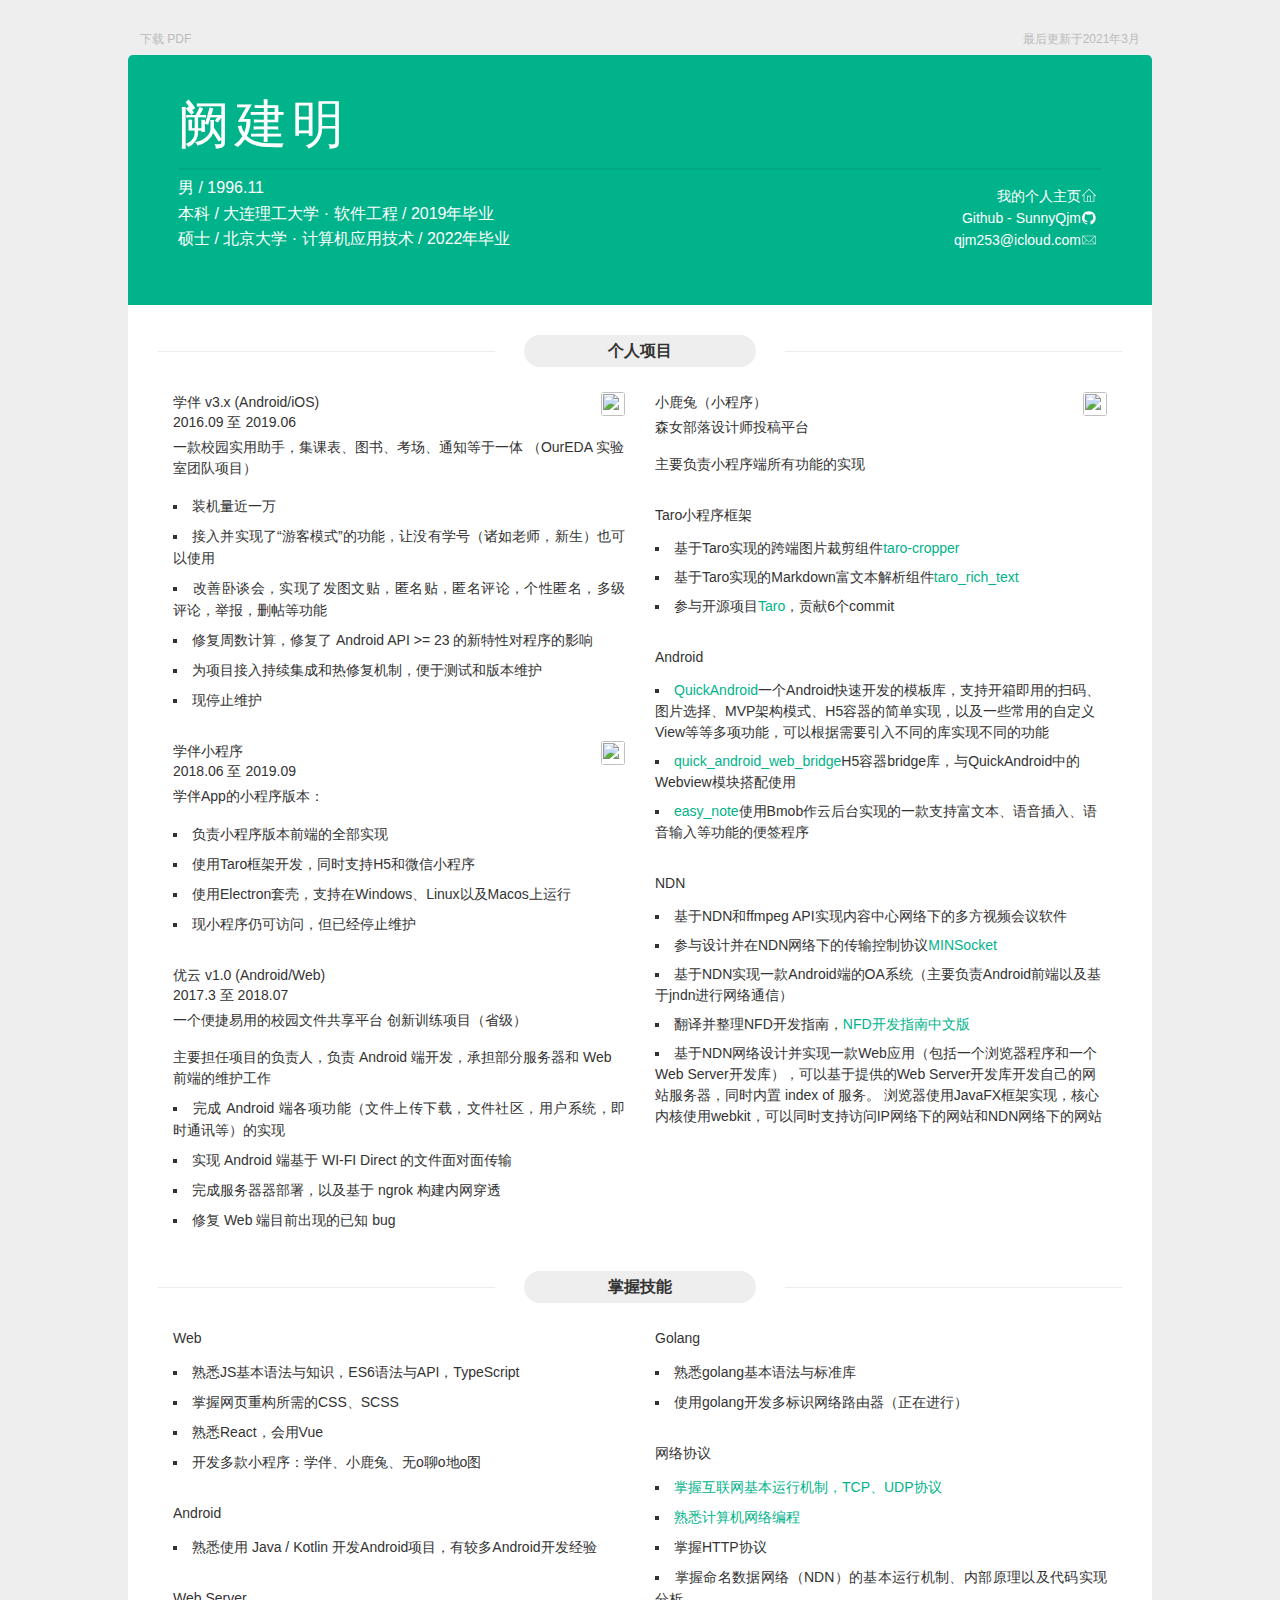
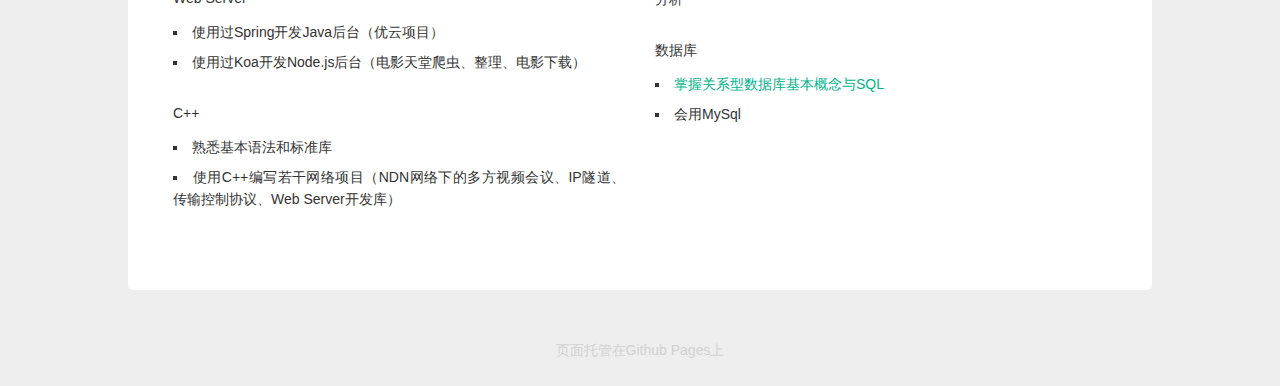
==== docs/index.html @ 73af2433 "update" ====
<!DOCTYPE html><html><head><meta charset="utf-8"><meta http-equiv="X-UA-Compatible" content="IE=edge"><meta name="viewport" content="width=device-width, initial-scale=1"><title>简历 | 阙建明</title><style rel="stylesheet">a,abbr,acronym,address,applet,article,aside,audio,b,big,blockquote,body,canvas,caption,center,cite,code,dd,del,details,dfn,div,dl,dt,em,embed,fieldset,figcaption,figure,footer,form,h1,h2,h3,h4,h5,h6,header,hgroup,html,i,iframe,img,ins,kbd,label,legend,li,mark,menu,nav,object,ol,output,p,pre,q,ruby,s,samp,section,small,span,strike,strong,sub,summary,sup,table,tbody,td,tfoot,th,thead,time,tr,tt,u,ul,var,video{margin:0;padding:0;border:0;font:inherit;font-size:100%;vertical-align:baseline}html{line-height:1}ol,ul{list-style:none}table{border-collapse:collapse;border-spacing:0}caption,td,th{text-align:left;font-weight:400;vertical-align:middle}blockquote,q{quotes:none}blockquote:after,blockquote:before,q:after,q:before{content:"";content:none}a img{border:none}elements-of-type(html5-block){display:block}*{-webkit-box-sizing:border-box;-moz-box-sizing:border-box;box-sizing:border-box;user-select:none}body{color:#333;font-size:14px;line-height:1.5;font-family:Helvetica Neue,Helvetica,Arial,Microsoft YaHei,sans-serif;-webkit-font-smoothing:antialiased;-webkit-text-size-adjust:none;background-color:#eee;overflow:auto;padding-top:5px}@media screen and (max-width:1024px){body{padding-top:0}}a{text-decoration:none;color:#00b38a;-webkit-transition:all .2s ease-in-out;-moz-transition:all .2s ease-in-out;-o-transition:all .2s ease-in-out;transition:all .2s ease-in-out}.last-modified{position:absolute;top:30px;left:50%;width:1000px;color:#bbb;margin-left:-500px;font-size:12px;text-align:right}@media screen and (max-width:1024px){.last-modified{display:none}}@media print{.last-modified{display:none}}.download-pdf{position:absolute;top:30px;left:50%;color:#bbb;margin-left:-500px;font-size:12px;text-align:right}@media screen and (max-width:1024px){.download-pdf{display:none}}@media print{.download-pdf{display:none}}.content{position:relative;width:1024px;margin:50px auto;-webkit-border-radius:5px;-moz-border-radius:5px;-ms-border-radius:5px;-o-border-radius:5px;border-radius:5px;background-color:#fff;overflow:hidden}@media screen and (max-width:1024px){.content{width:100%;margin:0;-webkit-border-radius:0;-moz-border-radius:0;-ms-border-radius:0;-o-border-radius:0;border-radius:0}}.content-hd{width:100%;padding:30px 50px;color:#fff;background-color:#00b38a;overflow:hidden}@media screen and (max-width:720px){.content-hd{padding:25px 30px}}@media print{.content-hd{color:#000;background-color:#fff}}.content-hd .title{width:100%;border-bottom:2px solid #00a982;font-size:52px;font-weight:300;overflow:hidden;padding-bottom:5px;margin-bottom:5px}.content-hd .contact,.content-hd .info,.content-hd .job,.content-hd .name{width:50%}@media screen and (max-width:720px){.content-hd .contact,.content-hd .info,.content-hd .job,.content-hd .name{width:100%;text-align:center}}.content-hd .name{float:left}.content-hd .name h1{font-family:Lucida Grande,Hiragino Sans GB,Hiragino Sans GB W3,Helvetica Neue,Helvetica,Arial,Microsoft YaHei,sans-serif;font-weight:500;letter-spacing:5px}@media screen and (max-width:720px){.content-hd .name h1{letter-spacing:0;line-height:1.25;margin-top:10px}}.content-hd .name h1 small{font-weight:400;letter-spacing:0;font-size:24px;padding-left:10px}@media screen and (max-width:720px){.content-hd .name h1 small{display:block;padding-left:0;font-size:20px;line-height:1}}.content-hd .job{float:right;text-align:right}@media screen and (max-width:720px){.content-hd .job{text-align:center}}.content-hd .job h2{display:inline-block;font-size:24px}@media screen and (max-width:720px){.content-hd .job h2{border-top:1px solid #00a982;margin:5px auto 0;padding:10px}}.content-hd .info{float:left;line-height:1.6;font-size:16px}.content-hd .contact{float:right;line-height:1.6;font-size:16px;text-align:right;padding-right:5px}.content-hd .contact ul{margin:8px 0 4px}@media screen and (max-width:720px){.content-hd .contact ul{text-align:center;margin:16px 0 0}}.content-hd .contact ul>li{height:22px}@media screen and (max-width:720px){.content-hd .contact ul>li{display:inline-block}}.content-hd .contact ul>li>a{color:#fff;font-family:Lucida Grande,Hiragino Sans GB,Hiragino Sans GB W3,Helvetica Neue,Helvetica,Arial,Microsoft YaHei,sans-serif;font-size:14px;line-height:22px}@media print{.content-hd .contact ul>li>a{color:#000}}.content-hd .contact ul>li>a:hover{color:#e8e8e8}@media screen and (max-width:720px){.content-hd .contact ul>li>a .contact-link{display:none}}.content-hd .contact ul>li>a .iconfont{fill:#fff;vertical-align:text-top}@media screen and (max-width:720px){.content-hd .contact ul>li>a .iconfont{margin:5px 8px}}.content-bd{width:100%;min-height:200px;padding:20px 30px 50px;overflow:hidden}@media screen and (max-width:720px){.content-bd{padding:20px 20px 50px}}.content-bd .content-left,.content-bd .content-right{width:50%}@media screen and (max-width:1024px){.content-bd .content-left,.content-bd .content-right{width:100%}}.content-bd .content-left{float:left}.content-bd .content-right{float:right}.content-bd section{overflow:hidden;padding:10px 15px}.content-bd .section-hd{position:relative;height:32px;margin:10px auto 5px;overflow:hidden}.content-bd .section-bd{overflow:hidden}.content-bd .section-bd ul li{margin-top:8px;list-style:square inside}.content-bd .section-bd .item{margin-bottom:20px}.content-bd .section-title-l,.content-bd .section-title-r{position:absolute;top:50%;display:inline-block;width:35%;height:0;vertical-align:middle;border-top:1px solid #ededed}.content-bd .section-title-l{left:0}.content-bd .section-title-r{right:0}.content-bd .section-title{position:relative;z-index:1;width:24%;min-width:100px;margin:0 auto;padding:4px 10px;-webkit-border-radius:32px;-moz-border-radius:32px;-ms-border-radius:32px;-o-border-radius:32px;border-radius:32px;font-size:16px;font-weight:700;text-align:center;background-color:#eee}.content-bd .section-list{padding:10px 0 5px}.content-bd .item-hd{position:relative;padding:10px 0 5px;line-height:20px;overflow:hidden;font-weight:500;min-height:30px}.content-bd .item-hd .item-time{display:inline-block;float:left;width:25%}@media screen and (max-width:720px){.content-bd .item-hd .item-time{width:100%;margin-bottom:5px}}.content-bd .item-hd .item-more{position:absolute;top:10px;right:0}.content-bd .item-hd .item-name{float:left}.content-bd .item-bd{margin-bottom:5px}.content-bd .item-des{margin-bottom:16px}.content-bd .section-content{text-align:justify;word-break:break-all;line-height:22px}.content-bd .section-content em{display:inline-block;font-family:Menlo,Helvetica Neue,Helvetica,Arial,Microsoft YaHei,sans-serif;font-size:12px;line-height:14px;border:1px solid #d1d1d1;-webkit-border-radius:3px;-moz-border-radius:3px;-ms-border-radius:3px;-o-border-radius:3px;border-radius:3px;margin:2px;padding:0 3px;background-color:#f7f7f7}.content-bd .section-content strong{font-family:Helvetica Neue,Helvetica,Arial,Microsoft YaHei,sans-serif;font-size:12px;line-height:14px;border:1px solid #f3f3f3;-webkit-border-radius:3px;-moz-border-radius:3px;-ms-border-radius:3px;-o-border-radius:3px;border-radius:3px;font-weight:500;color:#444;margin:2px;padding:0 3px;background-color:#f6f6f6}.content-bd .practice .item-time{width:100%}.btn{display:inline-block;padding:0 5px;border:1px solid #00b38a;border-radius:3px;color:#00b38a;font-family:Menlo,Helvetica Neue,Helvetica,Arial,Microsoft YaHei,sans-serif;font-size:14px;line-height:18px;text-align:center}.btn:hover{color:#fff;background-color:#00b38a}.github-footer{text-align:center}.github-footer .footer-link{display:inline-block;color:#d1d1d1;margin-bottom:25px}@media screen and (max-width:1024px){.github-footer .footer-link{margin-top:25px}}@media print{.github-footer{display:none}}.skill{width:100%;padding:0!important}.link-icon{display:inline-block;width:24px;height:24px;position:absolute;right:0;top:10px;border-radius:3px}.link-icon svg{width:100%;height:100%}</style><base target="_blank"></head><body><p class="last-modified">最后更新于2021年3月</p><a class="download-pdf" href="https://resume.qjm253.cn/resume.pdf">下载 PDF</a><main class="content"><header class="content-hd"><section class="title"><div class="name"><h1>阙建明</h1></div></section><section class="info"><ul><li>男 / 1996.11</li><li>本科 / 大连理工大学 · 软件工程 / 2019年毕业</li><li>硕士 / 北京大学 · 计算机应用技术 / 2022年毕业</li></ul></section><section class="contact"><ul><li><a href="https://qjm253.cn"><span class="contact-link">我的个人主页</span><span class="iconfont"><svg width="16px" height="16px" viewBox="0 0 1024 1024"><path d="M512 42.581333l-469.333333 469.333333 31.146667 31.146667L170.666667 446.250667l0 438.186667 682.666667 0L853.333333 446.208l96.853333 96.896 31.146667-31.146667L512 42.581333zM426.666667 841.770667l0-298.666667 170.666667 0 0 298.666667L426.666667 841.770667zM810.666667 841.770667l-170.666667 0 0-341.333333L384 500.437333l0 341.333333L213.333333 841.770667 213.333333 403.584l298.666667-298.666667 298.666667 298.666667L810.666667 841.770667z"></path></svg></span></a></li><li><a href="https://github.com/SunnyQjm"><span class="contact-link">Github - SunnyQjm</span><span class="iconfont"><svg width="16px" height="16px" viewBox="0 0 1024 1024"><path d="M941.714 512q0 143.433-83.712 258.011t-216.283 158.574q-15.433 2.853-22.565-3.986t-7.131-17.152v-120.576q0-55.442-29.696-81.152 32.585-3.438 58.587-10.277t53.723-22.272 46.299-37.998 30.281-60.014 11.703-86.016q0-69.157-45.129-117.723 21.138-52.005-4.571-116.553-16.018-5.157-46.299 6.29t-52.553 25.161l-21.723 13.714q-53.138-14.848-109.714-14.848t-109.714 14.848q-9.143-6.29-24.283-15.433t-47.726-22.016-49.152-7.717q-25.161 64.585-3.986 116.553-45.129 48.567-45.129 117.723 0 48.567 11.703 85.723t29.989 60.014 46.007 38.29 53.723 22.272 58.587 10.277q-22.857 20.553-28.014 58.843-11.995 5.705-25.71 8.558t-32.585 2.853-37.413-12.288-31.707-35.73q-10.862-18.286-27.721-29.696t-28.27-13.714l-11.447-1.719q-11.995 0-16.567 2.56t-2.853 6.583 5.157 8.009 7.424 6.839l3.986 2.853q12.581 5.705 24.869 21.723t17.993 29.147l5.705 13.129q7.424 21.723 25.161 35.145t38.29 17.152 39.717 3.986 31.707-2.011l13.129-2.304q0 21.723 0.293 50.871t0.293 30.866q0 10.277-7.424 17.152t-22.857 3.986q-132.571-43.995-216.283-158.574t-83.712-258.011q0-119.442 58.843-220.27t159.707-159.707 220.27-58.843 220.27 58.843 159.707 159.707 58.843 220.27z"></path></svg></span></a></li><li><a href="mailto:qjm253@icloud.com"><span class="contact-link">qjm253@icloud.com</span><span class="iconfont"><svg width="16px" height="16px" viewBox="0 0 1024 1024"><path d="M903.808 239.04l-818.304 0 0 545.92 852.992 0 0-545.92-34.688 0zM869.664 273.152l-329.536 329.536c-15.04 15.04-41.248 15.04-56.288 0l-329.6-329.536 715.392 0zM119.616 286.752l221.536 221.504-221.536 221.536 0-443.072zM146.848 750.848l218.464-218.432 94.432 94.4c13.952 13.952 32.512 21.664 52.256 21.664s38.304-7.712 52.256-21.664l94.432-94.432 218.432 218.432-730.304 0zM904.384 729.824l-221.536-221.568 221.536-221.568 0 443.136z"></path></svg></span></a></li><li></li></ul></section></header><div class="content-bd"><header class="section-hd"><span class="section-title-l"></span><h2 class="section-title">个人项目</h2><span class="section-title-r"></span></header><div class="content-left"><section class="practice"><div class="section-bd"><div class="item"><header class="item-hd"><h3 class="item-name">学伴 v3.x (Android/iOS)</h3><span class="item-time">2016.09 至 2019.06</span><img src="https://qjm253.cn/static/media/xueban_logo.59eda2dd.png" class="link-icon"></header><div class="item-bd"><p class="item-des">一款校园实用助手，集课表、图书、考场、通知等于一体 （OurEDA 实验室团队项目）</p><ul class="section-content"><li>装机量近一万</li><li>接入并实现了“游客模式”的功能，让没有学号（诸如老师，新生）也可以使用</li><li>改善卧谈会，实现了发图文贴，匿名贴，匿名评论，个性匿名，多级评论，举报，删帖等功能</li><li>修复周数计算，修复了 Android API &gt;= 23 的新特性对程序的影响</li><li>为项目接入持续集成和热修复机制，便于测试和版本维护</li><li>现停止维护</li></ul></div></div><div class="item"><header class="item-hd"><h3 class="item-name">学伴小程序</h3><span class="item-time">2018.06 至 2019.09</span><img src="https://qjm253.cn/static/media/xueban_logo.59eda2dd.png" class="link-icon"></header><div class="item-bd"><p class="item-des">学伴App的小程序版本：</p><ul class="section-content"><li>负责小程序版本前端的全部实现</li><li>使用Taro框架开发，同时支持H5和微信小程序</li><li>使用Electron套壳，支持在Windows、Linux以及Macos上运行</li><li>现小程序仍可访问，但已经停止维护</li></ul></div></div><div class="item"><header class="item-hd"><h3 class="item-name">优云 v1.0 (Android/Web)</h3><span class="item-time">2017.3 至 2018.07</span></header><div class="item-bd"><p class="item-des">一个便捷易用的校园文件共享平台 创新训练项目（省级）</p><p>主要担任项目的负责人，负责 Android 端开发，承担部分服务器和 Web 前端的维护工作</p><ul class="section-content"><li>完成 Android 端各项功能（文件上传下载，文件社区，用户系统，即时通讯等）的实现</li><li>实现 Android 端基于 WI-FI Direct 的文件面对面传输</li><li>完成服务器器部署，以及基于 ngrok 构建内网穿透</li><li>修复 Web 端目前出现的已知 bug</li></ul></div></div></div></section></div><div class="content-right"><section class="project"><div class="section-bd"><div class="item"><header class="item-hd"><h3 class="item-name">小鹿兔（小程序）</h3><img src="https://gitee.com/quejianming/pic-bed/raw/master/uPic/2021/03/02/logo-1614687604.png" class="link-icon"></header><div class="item-bd"><p class="item-des">森女部落设计师投稿平台</p><p>主要负责小程序端所有功能的实现</p></div></div><div class="item"><header class="item-hd"><span class="item-time">Taro小程序框架</span></header><div class="item-bd"><ul><li>基于Taro实现的跨端图片裁剪组件<a href="https://github.com/SunnyQjm/taro-cropper">taro-cropper</a></li><li>基于Taro实现的Markdown富文本解析组件<a href="https://github.com/SunnyQjm/taro_rich_text">taro_rich_text</a></li><li>参与开源项目<a href="https://github.com/NervJS/taro">Taro</a>，贡献6个commit</li></ul></div></div><div class="item"><header class="item-hd"><span class="item-time">Android</span></header><div class="item-bd"><ul><li><a href="https://github.com/SunnyQjm/quickandroid">QuickAndroid</a>一个Android快速开发的模板库，支持开箱即用的扫码、图片选择、MVP架构模式、H5容器的简单实现，以及一些常用的自定义View等等多项功能，可以根据需要引入不同的库实现不同的功能</li><li><a href="https://github.com/SunnyQjm/quick_android_web_bridge">quick_android_web_bridge</a>H5容器bridge库，与QuickAndroid中的Webview模块搭配使用</li><li><a href="https://github.com/SunnyQjm/easy_note">easy_note</a>使用Bmob作云后台实现的一款支持富文本、语音插入、语音输入等功能的便签程序</li></ul></div></div><div class="item"><header class="item-hd"><span class="item-time">NDN</span></header><div class="item-bd"><ul><li>基于NDN和ffmpeg API实现内容中心网络下的多方视频会议软件</li><li>参与设计并在NDN网络下的传输控制协议<a href="https://gitea.qjm253.cn/SunnyQjm/MINSocketStack_cpp">MINSocket</a></li><li>基于NDN实现一款Android端的OA系统（主要负责Android前端以及基于jndn进行网络通信）</li><li>翻译并整理NFD开发指南，<a href="https://sunnyqjm.github.io/nfd-developer-guide-zh/#/">NFD开发指南中文版</a></li><li>基于NDN网络设计并实现一款Web应用（包括一个浏览器程序和一个Web Server开发库），可以基于提供的Web Server开发库开发自己的网站服务器，同时内置 index of 服务。
                  浏览器使用JavaFX框架实现，核心内核使用webkit，可以同时支持访问IP网络下的网站和NDN网络下的网站</li></ul></div></div></div></section></div><section class="skill"><header class="section-hd"><span class="section-title-l"></span><h2 class="section-title">掌握技能</h2><span class="section-title-r"></span></header><div class="content-left"><section class="section-bd"><div class="item"><header class="item-hd"><span class="item-time">Web</span></header><div class="item-bd"><ul class="section-content"><li>熟悉JS基本语法与知识，ES6语法与API，TypeScript</li><li>掌握网页重构所需的CSS、SCSS</li><li>熟悉React，会用Vue</li><li>开发多款小程序：学伴、小鹿兔、无o聊o地o图</li></ul></div></div><div class="item"><header class="item-hd"><span class="item-time">Android</span></header><div class="item-bd"><ul class="section-content"><li>熟悉使用 Java / Kotlin 开发Android项目，有较多Android开发经验</li></ul></div></div><div class="item"><header class="item-hd"><span class="item-time">Web Server</span></header><div class="item-bd"><ul class="section-content"><li>使用过Spring开发Java后台（优云项目）</li><li>使用过Koa开发Node.js后台（电影天堂爬虫、整理、电影下载）</li></ul></div></div><div class="item"><header class="item-hd"><span class="item-time">C++</span></header><div class="item-bd"><ul class="section-content"><li>熟悉基本语法和标准库</li><li>使用C++编写若干网络项目（NDN网络下的多方视频会议、IP隧道、传输控制协议、Web Server开发库）</li></ul></div></div></section></div><div class="content-right"><section class="section-bd"><div class="item"><header class="item-hd"><span class="item-time">Golang</span></header><div class="item-bd"><ul class="section-content"><li>熟悉golang基本语法与标准库</li><li>使用golang开发多标识网络路由器（正在进行）</li></ul></div></div><div class="item"><header class="item-hd"><span class="item-time">网络协议</span></header><div class="item-bd"><ul class="section-content"><li><a href="https://sunnyqjm.github.io/tags/%E8%AE%A1%E7%AE%97%E6%9C%BA%E7%BD%91%E7%BB%9C/">掌握互联网基本运行机制，TCP、UDP协议</a></li><li><a href="https://sunnyqjm.github.io/tags/%E7%BD%91%E7%BB%9C%E7%BC%96%E7%A8%8B/">熟悉计算机网络编程</a></li><li>掌握HTTP协议</li><li>掌握命名数据网络（NDN）的基本运行机制、内部原理以及代码实现分析</li></ul></div></div><div class="item"><header class="item-hd"><span class="item-time">数据库</span></header><div class="item-bd"><ul class="section-content"><li><a href="https://sunnyqjm.github.io/tags/%E6%95%B0%E6%8D%AE%E5%BA%93/">掌握关系型数据库基本概念与SQL</a></li><li>会用MySql</li></ul></div></div></section></div></section></div></main><footer class="github-footer"><a class="footer-link" href="https://github.com/gwuhaolin/resume">页面托管在Github Pages上</a></footer></body></html>
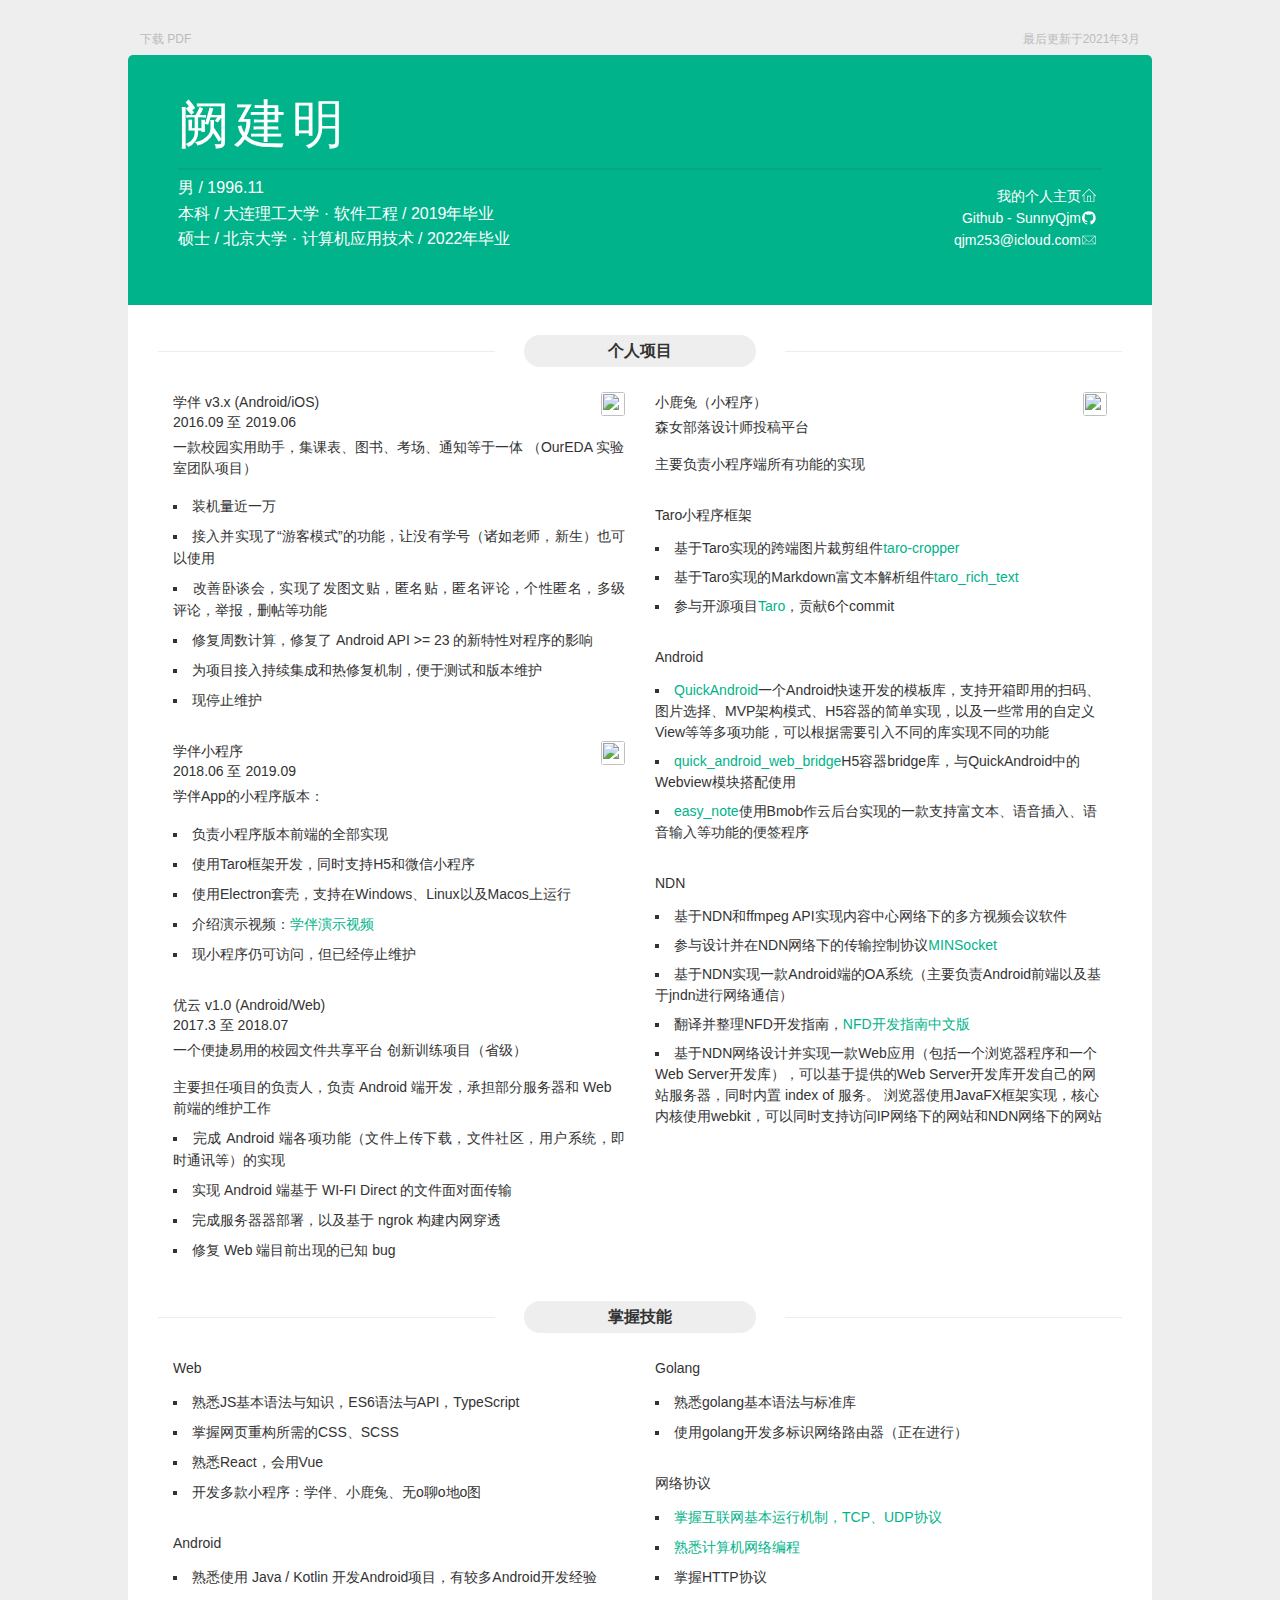
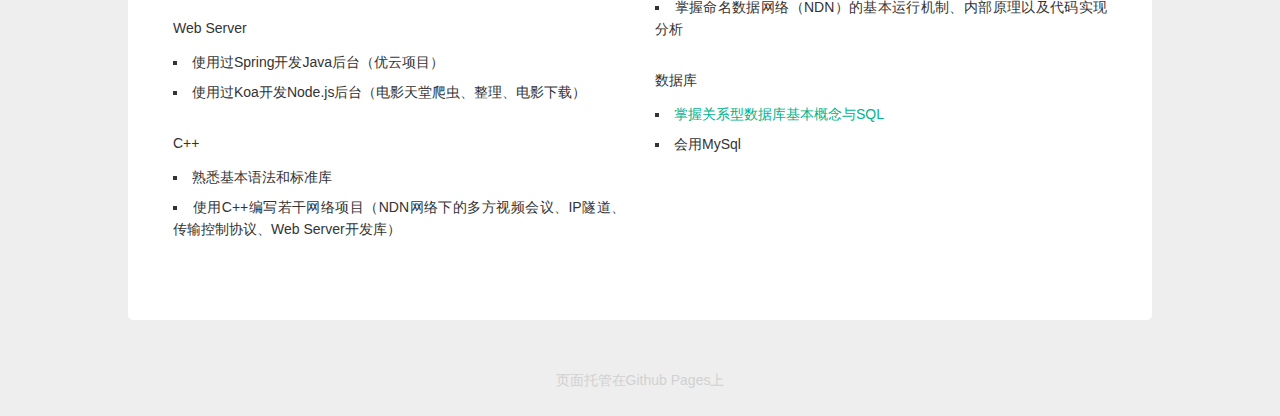
==== commit 82e34cd6: "update" ====
--- a/docs/index.html
+++ b/docs/index.html
@@ -1,2 +1,2 @@
-<!DOCTYPE html><html><head><meta charset="utf-8"><meta http-equiv="X-UA-Compatible" content="IE=edge"><meta name="viewport" content="width=device-width, initial-scale=1"><title>简历 | 阙建明</title><style rel="stylesheet">a,abbr,acronym,address,applet,article,aside,audio,b,big,blockquote,body,canvas,caption,center,cite,code,dd,del,details,dfn,div,dl,dt,em,embed,fieldset,figcaption,figure,footer,form,h1,h2,h3,h4,h5,h6,header,hgroup,html,i,iframe,img,ins,kbd,label,legend,li,mark,menu,nav,object,ol,output,p,pre,q,ruby,s,samp,section,small,span,strike,strong,sub,summary,sup,table,tbody,td,tfoot,th,thead,time,tr,tt,u,ul,var,video{margin:0;padding:0;border:0;font:inherit;font-size:100%;vertical-align:baseline}html{line-height:1}ol,ul{list-style:none}table{border-collapse:collapse;border-spacing:0}caption,td,th{text-align:left;font-weight:400;vertical-align:middle}blockquote,q{quotes:none}blockquote:after,blockquote:before,q:after,q:before{content:"";content:none}a img{border:none}elements-of-type(html5-block){display:block}*{-webkit-box-sizing:border-box;-moz-box-sizing:border-box;box-sizing:border-box;user-select:none}body{color:#333;font-size:14px;line-height:1.5;font-family:Helvetica Neue,Helvetica,Arial,Microsoft YaHei,sans-serif;-webkit-font-smoothing:antialiased;-webkit-text-size-adjust:none;background-color:#eee;overflow:auto;padding-top:5px}@media screen and (max-width:1024px){body{padding-top:0}}a{text-decoration:none;color:#00b38a;-webkit-transition:all .2s ease-in-out;-moz-transition:all .2s ease-in-out;-o-transition:all .2s ease-in-out;transition:all .2s ease-in-out}.last-modified{position:absolute;top:30px;left:50%;width:1000px;color:#bbb;margin-left:-500px;font-size:12px;text-align:right}@media screen and (max-width:1024px){.last-modified{display:none}}@media print{.last-modified{display:none}}.download-pdf{position:absolute;top:30px;left:50%;color:#bbb;margin-left:-500px;font-size:12px;text-align:right}@media screen and (max-width:1024px){.download-pdf{display:none}}@media print{.download-pdf{display:none}}.content{position:relative;width:1024px;margin:50px auto;-webkit-border-radius:5px;-moz-border-radius:5px;-ms-border-radius:5px;-o-border-radius:5px;border-radius:5px;background-color:#fff;overflow:hidden}@media screen and (max-width:1024px){.content{width:100%;margin:0;-webkit-border-radius:0;-moz-border-radius:0;-ms-border-radius:0;-o-border-radius:0;border-radius:0}}.content-hd{width:100%;padding:30px 50px;color:#fff;background-color:#00b38a;overflow:hidden}@media screen and (max-width:720px){.content-hd{padding:25px 30px}}@media print{.content-hd{color:#000;background-color:#fff}}.content-hd .title{width:100%;border-bottom:2px solid #00a982;font-size:52px;font-weight:300;overflow:hidden;padding-bottom:5px;margin-bottom:5px}.content-hd .contact,.content-hd .info,.content-hd .job,.content-hd .name{width:50%}@media screen and (max-width:720px){.content-hd .contact,.content-hd .info,.content-hd .job,.content-hd .name{width:100%;text-align:center}}.content-hd .name{float:left}.content-hd .name h1{font-family:Lucida Grande,Hiragino Sans GB,Hiragino Sans GB W3,Helvetica Neue,Helvetica,Arial,Microsoft YaHei,sans-serif;font-weight:500;letter-spacing:5px}@media screen and (max-width:720px){.content-hd .name h1{letter-spacing:0;line-height:1.25;margin-top:10px}}.content-hd .name h1 small{font-weight:400;letter-spacing:0;font-size:24px;padding-left:10px}@media screen and (max-width:720px){.content-hd .name h1 small{display:block;padding-left:0;font-size:20px;line-height:1}}.content-hd .job{float:right;text-align:right}@media screen and (max-width:720px){.content-hd .job{text-align:center}}.content-hd .job h2{display:inline-block;font-size:24px}@media screen and (max-width:720px){.content-hd .job h2{border-top:1px solid #00a982;margin:5px auto 0;padding:10px}}.content-hd .info{float:left;line-height:1.6;font-size:16px}.content-hd .contact{float:right;line-height:1.6;font-size:16px;text-align:right;padding-right:5px}.content-hd .contact ul{margin:8px 0 4px}@media screen and (max-width:720px){.content-hd .contact ul{text-align:center;margin:16px 0 0}}.content-hd .contact ul>li{height:22px}@media screen and (max-width:720px){.content-hd .contact ul>li{display:inline-block}}.content-hd .contact ul>li>a{color:#fff;font-family:Lucida Grande,Hiragino Sans GB,Hiragino Sans GB W3,Helvetica Neue,Helvetica,Arial,Microsoft YaHei,sans-serif;font-size:14px;line-height:22px}@media print{.content-hd .contact ul>li>a{color:#000}}.content-hd .contact ul>li>a:hover{color:#e8e8e8}@media screen and (max-width:720px){.content-hd .contact ul>li>a .contact-link{display:none}}.content-hd .contact ul>li>a .iconfont{fill:#fff;vertical-align:text-top}@media screen and (max-width:720px){.content-hd .contact ul>li>a .iconfont{margin:5px 8px}}.content-bd{width:100%;min-height:200px;padding:20px 30px 50px;overflow:hidden}@media screen and (max-width:720px){.content-bd{padding:20px 20px 50px}}.content-bd .content-left,.content-bd .content-right{width:50%}@media screen and (max-width:1024px){.content-bd .content-left,.content-bd .content-right{width:100%}}.content-bd .content-left{float:left}.content-bd .content-right{float:right}.content-bd section{overflow:hidden;padding:10px 15px}.content-bd .section-hd{position:relative;height:32px;margin:10px auto 5px;overflow:hidden}.content-bd .section-bd{overflow:hidden}.content-bd .section-bd ul li{margin-top:8px;list-style:square inside}.content-bd .section-bd .item{margin-bottom:20px}.content-bd .section-title-l,.content-bd .section-title-r{position:absolute;top:50%;display:inline-block;width:35%;height:0;vertical-align:middle;border-top:1px solid #ededed}.content-bd .section-title-l{left:0}.content-bd .section-title-r{right:0}.content-bd .section-title{position:relative;z-index:1;width:24%;min-width:100px;margin:0 auto;padding:4px 10px;-webkit-border-radius:32px;-moz-border-radius:32px;-ms-border-radius:32px;-o-border-radius:32px;border-radius:32px;font-size:16px;font-weight:700;text-align:center;background-color:#eee}.content-bd .section-list{padding:10px 0 5px}.content-bd .item-hd{position:relative;padding:10px 0 5px;line-height:20px;overflow:hidden;font-weight:500;min-height:30px}.content-bd .item-hd .item-time{display:inline-block;float:left;width:25%}@media screen and (max-width:720px){.content-bd .item-hd .item-time{width:100%;margin-bottom:5px}}.content-bd .item-hd .item-more{position:absolute;top:10px;right:0}.content-bd .item-hd .item-name{float:left}.content-bd .item-bd{margin-bottom:5px}.content-bd .item-des{margin-bottom:16px}.content-bd .section-content{text-align:justify;word-break:break-all;line-height:22px}.content-bd .section-content em{display:inline-block;font-family:Menlo,Helvetica Neue,Helvetica,Arial,Microsoft YaHei,sans-serif;font-size:12px;line-height:14px;border:1px solid #d1d1d1;-webkit-border-radius:3px;-moz-border-radius:3px;-ms-border-radius:3px;-o-border-radius:3px;border-radius:3px;margin:2px;padding:0 3px;background-color:#f7f7f7}.content-bd .section-content strong{font-family:Helvetica Neue,Helvetica,Arial,Microsoft YaHei,sans-serif;font-size:12px;line-height:14px;border:1px solid #f3f3f3;-webkit-border-radius:3px;-moz-border-radius:3px;-ms-border-radius:3px;-o-border-radius:3px;border-radius:3px;font-weight:500;color:#444;margin:2px;padding:0 3px;background-color:#f6f6f6}.content-bd .practice .item-time{width:100%}.btn{display:inline-block;padding:0 5px;border:1px solid #00b38a;border-radius:3px;color:#00b38a;font-family:Menlo,Helvetica Neue,Helvetica,Arial,Microsoft YaHei,sans-serif;font-size:14px;line-height:18px;text-align:center}.btn:hover{color:#fff;background-color:#00b38a}.github-footer{text-align:center}.github-footer .footer-link{display:inline-block;color:#d1d1d1;margin-bottom:25px}@media screen and (max-width:1024px){.github-footer .footer-link{margin-top:25px}}@media print{.github-footer{display:none}}.skill{width:100%;padding:0!important}.link-icon{display:inline-block;width:24px;height:24px;position:absolute;right:0;top:10px;border-radius:3px}.link-icon svg{width:100%;height:100%}</style><base target="_blank"></head><body><p class="last-modified">最后更新于2021年3月</p><a class="download-pdf" href="https://resume.qjm253.cn/resume.pdf">下载 PDF</a><main class="content"><header class="content-hd"><section class="title"><div class="name"><h1>阙建明</h1></div></section><section class="info"><ul><li>男 / 1996.11</li><li>本科 / 大连理工大学 · 软件工程 / 2019年毕业</li><li>硕士 / 北京大学 · 计算机应用技术 / 2022年毕业</li></ul></section><section class="contact"><ul><li><a href="https://qjm253.cn"><span class="contact-link">我的个人主页</span><span class="iconfont"><svg width="16px" height="16px" viewBox="0 0 1024 1024"><path d="M512 42.581333l-469.333333 469.333333 31.146667 31.146667L170.666667 446.250667l0 438.186667 682.666667 0L853.333333 446.208l96.853333 96.896 31.146667-31.146667L512 42.581333zM426.666667 841.770667l0-298.666667 170.666667 0 0 298.666667L426.666667 841.770667zM810.666667 841.770667l-170.666667 0 0-341.333333L384 500.437333l0 341.333333L213.333333 841.770667 213.333333 403.584l298.666667-298.666667 298.666667 298.666667L810.666667 841.770667z"></path></svg></span></a></li><li><a href="https://github.com/SunnyQjm"><span class="contact-link">Github - SunnyQjm</span><span class="iconfont"><svg width="16px" height="16px" viewBox="0 0 1024 1024"><path d="M941.714 512q0 143.433-83.712 258.011t-216.283 158.574q-15.433 2.853-22.565-3.986t-7.131-17.152v-120.576q0-55.442-29.696-81.152 32.585-3.438 58.587-10.277t53.723-22.272 46.299-37.998 30.281-60.014 11.703-86.016q0-69.157-45.129-117.723 21.138-52.005-4.571-116.553-16.018-5.157-46.299 6.29t-52.553 25.161l-21.723 13.714q-53.138-14.848-109.714-14.848t-109.714 14.848q-9.143-6.29-24.283-15.433t-47.726-22.016-49.152-7.717q-25.161 64.585-3.986 116.553-45.129 48.567-45.129 117.723 0 48.567 11.703 85.723t29.989 60.014 46.007 38.29 53.723 22.272 58.587 10.277q-22.857 20.553-28.014 58.843-11.995 5.705-25.71 8.558t-32.585 2.853-37.413-12.288-31.707-35.73q-10.862-18.286-27.721-29.696t-28.27-13.714l-11.447-1.719q-11.995 0-16.567 2.56t-2.853 6.583 5.157 8.009 7.424 6.839l3.986 2.853q12.581 5.705 24.869 21.723t17.993 29.147l5.705 13.129q7.424 21.723 25.161 35.145t38.29 17.152 39.717 3.986 31.707-2.011l13.129-2.304q0 21.723 0.293 50.871t0.293 30.866q0 10.277-7.424 17.152t-22.857 3.986q-132.571-43.995-216.283-158.574t-83.712-258.011q0-119.442 58.843-220.27t159.707-159.707 220.27-58.843 220.27 58.843 159.707 159.707 58.843 220.27z"></path></svg></span></a></li><li><a href="mailto:qjm253@icloud.com"><span class="contact-link">qjm253@icloud.com</span><span class="iconfont"><svg width="16px" height="16px" viewBox="0 0 1024 1024"><path d="M903.808 239.04l-818.304 0 0 545.92 852.992 0 0-545.92-34.688 0zM869.664 273.152l-329.536 329.536c-15.04 15.04-41.248 15.04-56.288 0l-329.6-329.536 715.392 0zM119.616 286.752l221.536 221.504-221.536 221.536 0-443.072zM146.848 750.848l218.464-218.432 94.432 94.4c13.952 13.952 32.512 21.664 52.256 21.664s38.304-7.712 52.256-21.664l94.432-94.432 218.432 218.432-730.304 0zM904.384 729.824l-221.536-221.568 221.536-221.568 0 443.136z"></path></svg></span></a></li><li></li></ul></section></header><div class="content-bd"><header class="section-hd"><span class="section-title-l"></span><h2 class="section-title">个人项目</h2><span class="section-title-r"></span></header><div class="content-left"><section class="practice"><div class="section-bd"><div class="item"><header class="item-hd"><h3 class="item-name">学伴 v3.x (Android/iOS)</h3><span class="item-time">2016.09 至 2019.06</span><img src="https://qjm253.cn/static/media/xueban_logo.59eda2dd.png" class="link-icon"></header><div class="item-bd"><p class="item-des">一款校园实用助手，集课表、图书、考场、通知等于一体 （OurEDA 实验室团队项目）</p><ul class="section-content"><li>装机量近一万</li><li>接入并实现了“游客模式”的功能，让没有学号（诸如老师，新生）也可以使用</li><li>改善卧谈会，实现了发图文贴，匿名贴，匿名评论，个性匿名，多级评论，举报，删帖等功能</li><li>修复周数计算，修复了 Android API &gt;= 23 的新特性对程序的影响</li><li>为项目接入持续集成和热修复机制，便于测试和版本维护</li><li>现停止维护</li></ul></div></div><div class="item"><header class="item-hd"><h3 class="item-name">学伴小程序</h3><span class="item-time">2018.06 至 2019.09</span><img src="https://qjm253.cn/static/media/xueban_logo.59eda2dd.png" class="link-icon"></header><div class="item-bd"><p class="item-des">学伴App的小程序版本：</p><ul class="section-content"><li>负责小程序版本前端的全部实现</li><li>使用Taro框架开发，同时支持H5和微信小程序</li><li>使用Electron套壳，支持在Windows、Linux以及Macos上运行</li><li>现小程序仍可访问，但已经停止维护</li></ul></div></div><div class="item"><header class="item-hd"><h3 class="item-name">优云 v1.0 (Android/Web)</h3><span class="item-time">2017.3 至 2018.07</span></header><div class="item-bd"><p class="item-des">一个便捷易用的校园文件共享平台 创新训练项目（省级）</p><p>主要担任项目的负责人，负责 Android 端开发，承担部分服务器和 Web 前端的维护工作</p><ul class="section-content"><li>完成 Android 端各项功能（文件上传下载，文件社区，用户系统，即时通讯等）的实现</li><li>实现 Android 端基于 WI-FI Direct 的文件面对面传输</li><li>完成服务器器部署，以及基于 ngrok 构建内网穿透</li><li>修复 Web 端目前出现的已知 bug</li></ul></div></div></div></section></div><div class="content-right"><section class="project"><div class="section-bd"><div class="item"><header class="item-hd"><h3 class="item-name">小鹿兔（小程序）</h3><img src="https://gitee.com/quejianming/pic-bed/raw/master/uPic/2021/03/02/logo-1614687604.png" class="link-icon"></header><div class="item-bd"><p class="item-des">森女部落设计师投稿平台</p><p>主要负责小程序端所有功能的实现</p></div></div><div class="item"><header class="item-hd"><span class="item-time">Taro小程序框架</span></header><div class="item-bd"><ul><li>基于Taro实现的跨端图片裁剪组件<a href="https://github.com/SunnyQjm/taro-cropper">taro-cropper</a></li><li>基于Taro实现的Markdown富文本解析组件<a href="https://github.com/SunnyQjm/taro_rich_text">taro_rich_text</a></li><li>参与开源项目<a href="https://github.com/NervJS/taro">Taro</a>，贡献6个commit</li></ul></div></div><div class="item"><header class="item-hd"><span class="item-time">Android</span></header><div class="item-bd"><ul><li><a href="https://github.com/SunnyQjm/quickandroid">QuickAndroid</a>一个Android快速开发的模板库，支持开箱即用的扫码、图片选择、MVP架构模式、H5容器的简单实现，以及一些常用的自定义View等等多项功能，可以根据需要引入不同的库实现不同的功能</li><li><a href="https://github.com/SunnyQjm/quick_android_web_bridge">quick_android_web_bridge</a>H5容器bridge库，与QuickAndroid中的Webview模块搭配使用</li><li><a href="https://github.com/SunnyQjm/easy_note">easy_note</a>使用Bmob作云后台实现的一款支持富文本、语音插入、语音输入等功能的便签程序</li></ul></div></div><div class="item"><header class="item-hd"><span class="item-time">NDN</span></header><div class="item-bd"><ul><li>基于NDN和ffmpeg API实现内容中心网络下的多方视频会议软件</li><li>参与设计并在NDN网络下的传输控制协议<a href="https://gitea.qjm253.cn/SunnyQjm/MINSocketStack_cpp">MINSocket</a></li><li>基于NDN实现一款Android端的OA系统（主要负责Android前端以及基于jndn进行网络通信）</li><li>翻译并整理NFD开发指南，<a href="https://sunnyqjm.github.io/nfd-developer-guide-zh/#/">NFD开发指南中文版</a></li><li>基于NDN网络设计并实现一款Web应用（包括一个浏览器程序和一个Web Server开发库），可以基于提供的Web Server开发库开发自己的网站服务器，同时内置 index of 服务。
+<!DOCTYPE html><html><head><meta charset="utf-8"><meta http-equiv="X-UA-Compatible" content="IE=edge"><meta name="viewport" content="width=device-width, initial-scale=1"><title>简历 | 阙建明</title><style rel="stylesheet">a,abbr,acronym,address,applet,article,aside,audio,b,big,blockquote,body,canvas,caption,center,cite,code,dd,del,details,dfn,div,dl,dt,em,embed,fieldset,figcaption,figure,footer,form,h1,h2,h3,h4,h5,h6,header,hgroup,html,i,iframe,img,ins,kbd,label,legend,li,mark,menu,nav,object,ol,output,p,pre,q,ruby,s,samp,section,small,span,strike,strong,sub,summary,sup,table,tbody,td,tfoot,th,thead,time,tr,tt,u,ul,var,video{margin:0;padding:0;border:0;font:inherit;font-size:100%;vertical-align:baseline}html{line-height:1}ol,ul{list-style:none}table{border-collapse:collapse;border-spacing:0}caption,td,th{text-align:left;font-weight:400;vertical-align:middle}blockquote,q{quotes:none}blockquote:after,blockquote:before,q:after,q:before{content:"";content:none}a img{border:none}elements-of-type(html5-block){display:block}*{-webkit-box-sizing:border-box;-moz-box-sizing:border-box;box-sizing:border-box;user-select:none}body{color:#333;font-size:14px;line-height:1.5;font-family:Helvetica Neue,Helvetica,Arial,Microsoft YaHei,sans-serif;-webkit-font-smoothing:antialiased;-webkit-text-size-adjust:none;background-color:#eee;overflow:auto;padding-top:5px}@media screen and (max-width:1024px){body{padding-top:0}}a{text-decoration:none;color:#00b38a;-webkit-transition:all .2s ease-in-out;-moz-transition:all .2s ease-in-out;-o-transition:all .2s ease-in-out;transition:all .2s ease-in-out}.last-modified{position:absolute;top:30px;left:50%;width:1000px;color:#bbb;margin-left:-500px;font-size:12px;text-align:right}@media screen and (max-width:1024px){.last-modified{display:none}}@media print{.last-modified{display:none}}.download-pdf{position:absolute;top:30px;left:50%;color:#bbb;margin-left:-500px;font-size:12px;text-align:right}@media screen and (max-width:1024px){.download-pdf{display:none}}@media print{.download-pdf{display:none}}.content{position:relative;width:1024px;margin:50px auto;-webkit-border-radius:5px;-moz-border-radius:5px;-ms-border-radius:5px;-o-border-radius:5px;border-radius:5px;background-color:#fff;overflow:hidden}@media screen and (max-width:1024px){.content{width:100%;margin:0;-webkit-border-radius:0;-moz-border-radius:0;-ms-border-radius:0;-o-border-radius:0;border-radius:0}}.content-hd{width:100%;padding:30px 50px;color:#fff;background-color:#00b38a;overflow:hidden}@media screen and (max-width:720px){.content-hd{padding:25px 30px}}@media print{.content-hd{color:#000;background-color:#fff}}.content-hd .title{width:100%;border-bottom:2px solid #00a982;font-size:52px;font-weight:300;overflow:hidden;padding-bottom:5px;margin-bottom:5px}.content-hd .contact,.content-hd .info,.content-hd .job,.content-hd .name{width:50%}@media screen and (max-width:720px){.content-hd .contact,.content-hd .info,.content-hd .job,.content-hd .name{width:100%;text-align:center}}.content-hd .name{float:left}.content-hd .name h1{font-family:Lucida Grande,Hiragino Sans GB,Hiragino Sans GB W3,Helvetica Neue,Helvetica,Arial,Microsoft YaHei,sans-serif;font-weight:500;letter-spacing:5px}@media screen and (max-width:720px){.content-hd .name h1{letter-spacing:0;line-height:1.25;margin-top:10px}}.content-hd .name h1 small{font-weight:400;letter-spacing:0;font-size:24px;padding-left:10px}@media screen and (max-width:720px){.content-hd .name h1 small{display:block;padding-left:0;font-size:20px;line-height:1}}.content-hd .job{float:right;text-align:right}@media screen and (max-width:720px){.content-hd .job{text-align:center}}.content-hd .job h2{display:inline-block;font-size:24px}@media screen and (max-width:720px){.content-hd .job h2{border-top:1px solid #00a982;margin:5px auto 0;padding:10px}}.content-hd .info{float:left;line-height:1.6;font-size:16px}.content-hd .contact{float:right;line-height:1.6;font-size:16px;text-align:right;padding-right:5px}.content-hd .contact ul{margin:8px 0 4px}@media screen and (max-width:720px){.content-hd .contact ul{text-align:center;margin:16px 0 0}}.content-hd .contact ul>li{height:22px}@media screen and (max-width:720px){.content-hd .contact ul>li{display:inline-block}}.content-hd .contact ul>li>a{color:#fff;font-family:Lucida Grande,Hiragino Sans GB,Hiragino Sans GB W3,Helvetica Neue,Helvetica,Arial,Microsoft YaHei,sans-serif;font-size:14px;line-height:22px}@media print{.content-hd .contact ul>li>a{color:#000}}.content-hd .contact ul>li>a:hover{color:#e8e8e8}@media screen and (max-width:720px){.content-hd .contact ul>li>a .contact-link{display:none}}.content-hd .contact ul>li>a .iconfont{fill:#fff;vertical-align:text-top}@media screen and (max-width:720px){.content-hd .contact ul>li>a .iconfont{margin:5px 8px}}.content-bd{width:100%;min-height:200px;padding:20px 30px 50px;overflow:hidden}@media screen and (max-width:720px){.content-bd{padding:20px 20px 50px}}.content-bd .content-left,.content-bd .content-right{width:50%}@media screen and (max-width:1024px){.content-bd .content-left,.content-bd .content-right{width:100%}}.content-bd .content-left{float:left}.content-bd .content-right{float:right}.content-bd section{overflow:hidden;padding:10px 15px}.content-bd .section-hd{position:relative;height:32px;margin:10px auto 5px;overflow:hidden}.content-bd .section-bd{overflow:hidden}.content-bd .section-bd ul li{margin-top:8px;list-style:square inside}.content-bd .section-bd .item{margin-bottom:20px}.content-bd .section-title-l,.content-bd .section-title-r{position:absolute;top:50%;display:inline-block;width:35%;height:0;vertical-align:middle;border-top:1px solid #ededed}.content-bd .section-title-l{left:0}.content-bd .section-title-r{right:0}.content-bd .section-title{position:relative;z-index:1;width:24%;min-width:100px;margin:0 auto;padding:4px 10px;-webkit-border-radius:32px;-moz-border-radius:32px;-ms-border-radius:32px;-o-border-radius:32px;border-radius:32px;font-size:16px;font-weight:700;text-align:center;background-color:#eee}.content-bd .section-list{padding:10px 0 5px}.content-bd .item-hd{position:relative;padding:10px 0 5px;line-height:20px;overflow:hidden;font-weight:500;min-height:30px}.content-bd .item-hd .item-time{display:inline-block;float:left;width:25%}@media screen and (max-width:720px){.content-bd .item-hd .item-time{width:100%;margin-bottom:5px}}.content-bd .item-hd .item-more{position:absolute;top:10px;right:0}.content-bd .item-hd .item-name{float:left}.content-bd .item-bd{margin-bottom:5px}.content-bd .item-des{margin-bottom:16px}.content-bd .section-content{text-align:justify;word-break:break-all;line-height:22px}.content-bd .section-content em{display:inline-block;font-family:Menlo,Helvetica Neue,Helvetica,Arial,Microsoft YaHei,sans-serif;font-size:12px;line-height:14px;border:1px solid #d1d1d1;-webkit-border-radius:3px;-moz-border-radius:3px;-ms-border-radius:3px;-o-border-radius:3px;border-radius:3px;margin:2px;padding:0 3px;background-color:#f7f7f7}.content-bd .section-content strong{font-family:Helvetica Neue,Helvetica,Arial,Microsoft YaHei,sans-serif;font-size:12px;line-height:14px;border:1px solid #f3f3f3;-webkit-border-radius:3px;-moz-border-radius:3px;-ms-border-radius:3px;-o-border-radius:3px;border-radius:3px;font-weight:500;color:#444;margin:2px;padding:0 3px;background-color:#f6f6f6}.content-bd .practice .item-time{width:100%}.btn{display:inline-block;padding:0 5px;border:1px solid #00b38a;border-radius:3px;color:#00b38a;font-family:Menlo,Helvetica Neue,Helvetica,Arial,Microsoft YaHei,sans-serif;font-size:14px;line-height:18px;text-align:center}.btn:hover{color:#fff;background-color:#00b38a}.github-footer{text-align:center}.github-footer .footer-link{display:inline-block;color:#d1d1d1;margin-bottom:25px}@media screen and (max-width:1024px){.github-footer .footer-link{margin-top:25px}}@media print{.github-footer{display:none}}.skill{width:100%;padding:0!important}.link-icon{display:inline-block;width:24px;height:24px;position:absolute;right:0;top:10px;border-radius:3px}.link-icon svg{width:100%;height:100%}</style><base target="_blank"></head><body><p class="last-modified">最后更新于2021年3月</p><a class="download-pdf" href="https://resume.qjm253.cn/resume.pdf">下载 PDF</a><main class="content"><header class="content-hd"><section class="title"><div class="name"><h1>阙建明</h1></div></section><section class="info"><ul><li>男 / 1996.11</li><li>本科 / 大连理工大学 · 软件工程 / 2019年毕业</li><li>硕士 / 北京大学 · 计算机应用技术 / 2022年毕业</li></ul></section><section class="contact"><ul><li><a href="https://qjm253.cn"><span class="contact-link">我的个人主页</span><span class="iconfont"><svg width="16px" height="16px" viewBox="0 0 1024 1024"><path d="M512 42.581333l-469.333333 469.333333 31.146667 31.146667L170.666667 446.250667l0 438.186667 682.666667 0L853.333333 446.208l96.853333 96.896 31.146667-31.146667L512 42.581333zM426.666667 841.770667l0-298.666667 170.666667 0 0 298.666667L426.666667 841.770667zM810.666667 841.770667l-170.666667 0 0-341.333333L384 500.437333l0 341.333333L213.333333 841.770667 213.333333 403.584l298.666667-298.666667 298.666667 298.666667L810.666667 841.770667z"></path></svg></span></a></li><li><a href="https://github.com/SunnyQjm"><span class="contact-link">Github - SunnyQjm</span><span class="iconfont"><svg width="16px" height="16px" viewBox="0 0 1024 1024"><path d="M941.714 512q0 143.433-83.712 258.011t-216.283 158.574q-15.433 2.853-22.565-3.986t-7.131-17.152v-120.576q0-55.442-29.696-81.152 32.585-3.438 58.587-10.277t53.723-22.272 46.299-37.998 30.281-60.014 11.703-86.016q0-69.157-45.129-117.723 21.138-52.005-4.571-116.553-16.018-5.157-46.299 6.29t-52.553 25.161l-21.723 13.714q-53.138-14.848-109.714-14.848t-109.714 14.848q-9.143-6.29-24.283-15.433t-47.726-22.016-49.152-7.717q-25.161 64.585-3.986 116.553-45.129 48.567-45.129 117.723 0 48.567 11.703 85.723t29.989 60.014 46.007 38.29 53.723 22.272 58.587 10.277q-22.857 20.553-28.014 58.843-11.995 5.705-25.71 8.558t-32.585 2.853-37.413-12.288-31.707-35.73q-10.862-18.286-27.721-29.696t-28.27-13.714l-11.447-1.719q-11.995 0-16.567 2.56t-2.853 6.583 5.157 8.009 7.424 6.839l3.986 2.853q12.581 5.705 24.869 21.723t17.993 29.147l5.705 13.129q7.424 21.723 25.161 35.145t38.29 17.152 39.717 3.986 31.707-2.011l13.129-2.304q0 21.723 0.293 50.871t0.293 30.866q0 10.277-7.424 17.152t-22.857 3.986q-132.571-43.995-216.283-158.574t-83.712-258.011q0-119.442 58.843-220.27t159.707-159.707 220.27-58.843 220.27 58.843 159.707 159.707 58.843 220.27z"></path></svg></span></a></li><li><a href="mailto:qjm253@icloud.com"><span class="contact-link">qjm253@icloud.com</span><span class="iconfont"><svg width="16px" height="16px" viewBox="0 0 1024 1024"><path d="M903.808 239.04l-818.304 0 0 545.92 852.992 0 0-545.92-34.688 0zM869.664 273.152l-329.536 329.536c-15.04 15.04-41.248 15.04-56.288 0l-329.6-329.536 715.392 0zM119.616 286.752l221.536 221.504-221.536 221.536 0-443.072zM146.848 750.848l218.464-218.432 94.432 94.4c13.952 13.952 32.512 21.664 52.256 21.664s38.304-7.712 52.256-21.664l94.432-94.432 218.432 218.432-730.304 0zM904.384 729.824l-221.536-221.568 221.536-221.568 0 443.136z"></path></svg></span></a></li><li></li></ul></section></header><div class="content-bd"><header class="section-hd"><span class="section-title-l"></span><h2 class="section-title">个人项目</h2><span class="section-title-r"></span></header><div class="content-left"><section class="practice"><div class="section-bd"><div class="item"><header class="item-hd"><h3 class="item-name">学伴 v3.x (Android/iOS)</h3><span class="item-time">2016.09 至 2019.06</span><img src="https://qjm253.cn/static/media/xueban_logo.59eda2dd.png" class="link-icon"></header><div class="item-bd"><p class="item-des">一款校园实用助手，集课表、图书、考场、通知等于一体 （OurEDA 实验室团队项目）</p><ul class="section-content"><li>装机量近一万</li><li>接入并实现了“游客模式”的功能，让没有学号（诸如老师，新生）也可以使用</li><li>改善卧谈会，实现了发图文贴，匿名贴，匿名评论，个性匿名，多级评论，举报，删帖等功能</li><li>修复周数计算，修复了 Android API &gt;= 23 的新特性对程序的影响</li><li>为项目接入持续集成和热修复机制，便于测试和版本维护</li><li>现停止维护</li></ul></div></div><div class="item"><header class="item-hd"><h3 class="item-name">学伴小程序</h3><span class="item-time">2018.06 至 2019.09</span><img src="https://qjm253.cn/static/media/xueban_logo.59eda2dd.png" class="link-icon"></header><div class="item-bd"><p class="item-des">学伴App的小程序版本：</p><ul class="section-content"><li>负责小程序版本前端的全部实现</li><li>使用Taro框架开发，同时支持H5和微信小程序</li><li>使用Electron套壳，支持在Windows、Linux以及Macos上运行</li><li>介绍演示视频：<a href="https://www.bilibili.com/video/BV1nv411h7uP/">学伴演示视频</a></li><li>现小程序仍可访问，但已经停止维护</li></ul></div></div><div class="item"><header class="item-hd"><h3 class="item-name">优云 v1.0 (Android/Web)</h3><span class="item-time">2017.3 至 2018.07</span></header><div class="item-bd"><p class="item-des">一个便捷易用的校园文件共享平台 创新训练项目（省级）</p><p>主要担任项目的负责人，负责 Android 端开发，承担部分服务器和 Web 前端的维护工作</p><ul class="section-content"><li>完成 Android 端各项功能（文件上传下载，文件社区，用户系统，即时通讯等）的实现</li><li>实现 Android 端基于 WI-FI Direct 的文件面对面传输</li><li>完成服务器器部署，以及基于 ngrok 构建内网穿透</li><li>修复 Web 端目前出现的已知 bug</li></ul></div></div></div></section></div><div class="content-right"><section class="project"><div class="section-bd"><div class="item"><header class="item-hd"><h3 class="item-name">小鹿兔（小程序）</h3><img src="https://gitee.com/quejianming/pic-bed/raw/master/uPic/2021/03/02/logo-1614687604.png" class="link-icon"></header><div class="item-bd"><p class="item-des">森女部落设计师投稿平台</p><p>主要负责小程序端所有功能的实现</p></div></div><div class="item"><header class="item-hd"><span class="item-time">Taro小程序框架</span></header><div class="item-bd"><ul><li>基于Taro实现的跨端图片裁剪组件<a href="https://github.com/SunnyQjm/taro-cropper">taro-cropper</a></li><li>基于Taro实现的Markdown富文本解析组件<a href="https://github.com/SunnyQjm/taro_rich_text">taro_rich_text</a></li><li>参与开源项目<a href="https://github.com/NervJS/taro">Taro</a>，贡献6个commit</li></ul></div></div><div class="item"><header class="item-hd"><span class="item-time">Android</span></header><div class="item-bd"><ul><li><a href="https://github.com/SunnyQjm/quickandroid">QuickAndroid</a>一个Android快速开发的模板库，支持开箱即用的扫码、图片选择、MVP架构模式、H5容器的简单实现，以及一些常用的自定义View等等多项功能，可以根据需要引入不同的库实现不同的功能</li><li><a href="https://github.com/SunnyQjm/quick_android_web_bridge">quick_android_web_bridge</a>H5容器bridge库，与QuickAndroid中的Webview模块搭配使用</li><li><a href="https://github.com/SunnyQjm/easy_note">easy_note</a>使用Bmob作云后台实现的一款支持富文本、语音插入、语音输入等功能的便签程序</li></ul></div></div><div class="item"><header class="item-hd"><span class="item-time">NDN</span></header><div class="item-bd"><ul><li>基于NDN和ffmpeg API实现内容中心网络下的多方视频会议软件</li><li>参与设计并在NDN网络下的传输控制协议<a href="https://gitea.qjm253.cn/SunnyQjm/MINSocketStack_cpp">MINSocket</a></li><li>基于NDN实现一款Android端的OA系统（主要负责Android前端以及基于jndn进行网络通信）</li><li>翻译并整理NFD开发指南，<a href="https://sunnyqjm.github.io/nfd-developer-guide-zh/#/">NFD开发指南中文版</a></li><li>基于NDN网络设计并实现一款Web应用（包括一个浏览器程序和一个Web Server开发库），可以基于提供的Web Server开发库开发自己的网站服务器，同时内置 index of 服务。
                   浏览器使用JavaFX框架实现，核心内核使用webkit，可以同时支持访问IP网络下的网站和NDN网络下的网站</li></ul></div></div></div></section></div><section class="skill"><header class="section-hd"><span class="section-title-l"></span><h2 class="section-title">掌握技能</h2><span class="section-title-r"></span></header><div class="content-left"><section class="section-bd"><div class="item"><header class="item-hd"><span class="item-time">Web</span></header><div class="item-bd"><ul class="section-content"><li>熟悉JS基本语法与知识，ES6语法与API，TypeScript</li><li>掌握网页重构所需的CSS、SCSS</li><li>熟悉React，会用Vue</li><li>开发多款小程序：学伴、小鹿兔、无o聊o地o图</li></ul></div></div><div class="item"><header class="item-hd"><span class="item-time">Android</span></header><div class="item-bd"><ul class="section-content"><li>熟悉使用 Java / Kotlin 开发Android项目，有较多Android开发经验</li></ul></div></div><div class="item"><header class="item-hd"><span class="item-time">Web Server</span></header><div class="item-bd"><ul class="section-content"><li>使用过Spring开发Java后台（优云项目）</li><li>使用过Koa开发Node.js后台（电影天堂爬虫、整理、电影下载）</li></ul></div></div><div class="item"><header class="item-hd"><span class="item-time">C++</span></header><div class="item-bd"><ul class="section-content"><li>熟悉基本语法和标准库</li><li>使用C++编写若干网络项目（NDN网络下的多方视频会议、IP隧道、传输控制协议、Web Server开发库）</li></ul></div></div></section></div><div class="content-right"><section class="section-bd"><div class="item"><header class="item-hd"><span class="item-time">Golang</span></header><div class="item-bd"><ul class="section-content"><li>熟悉golang基本语法与标准库</li><li>使用golang开发多标识网络路由器（正在进行）</li></ul></div></div><div class="item"><header class="item-hd"><span class="item-time">网络协议</span></header><div class="item-bd"><ul class="section-content"><li><a href="https://sunnyqjm.github.io/tags/%E8%AE%A1%E7%AE%97%E6%9C%BA%E7%BD%91%E7%BB%9C/">掌握互联网基本运行机制，TCP、UDP协议</a></li><li><a href="https://sunnyqjm.github.io/tags/%E7%BD%91%E7%BB%9C%E7%BC%96%E7%A8%8B/">熟悉计算机网络编程</a></li><li>掌握HTTP协议</li><li>掌握命名数据网络（NDN）的基本运行机制、内部原理以及代码实现分析</li></ul></div></div><div class="item"><header class="item-hd"><span class="item-time">数据库</span></header><div class="item-bd"><ul class="section-content"><li><a href="https://sunnyqjm.github.io/tags/%E6%95%B0%E6%8D%AE%E5%BA%93/">掌握关系型数据库基本概念与SQL</a></li><li>会用MySql</li></ul></div></div></section></div></section></div></main><footer class="github-footer"><a class="footer-link" href="https://github.com/gwuhaolin/resume">页面托管在Github Pages上</a></footer></body></html>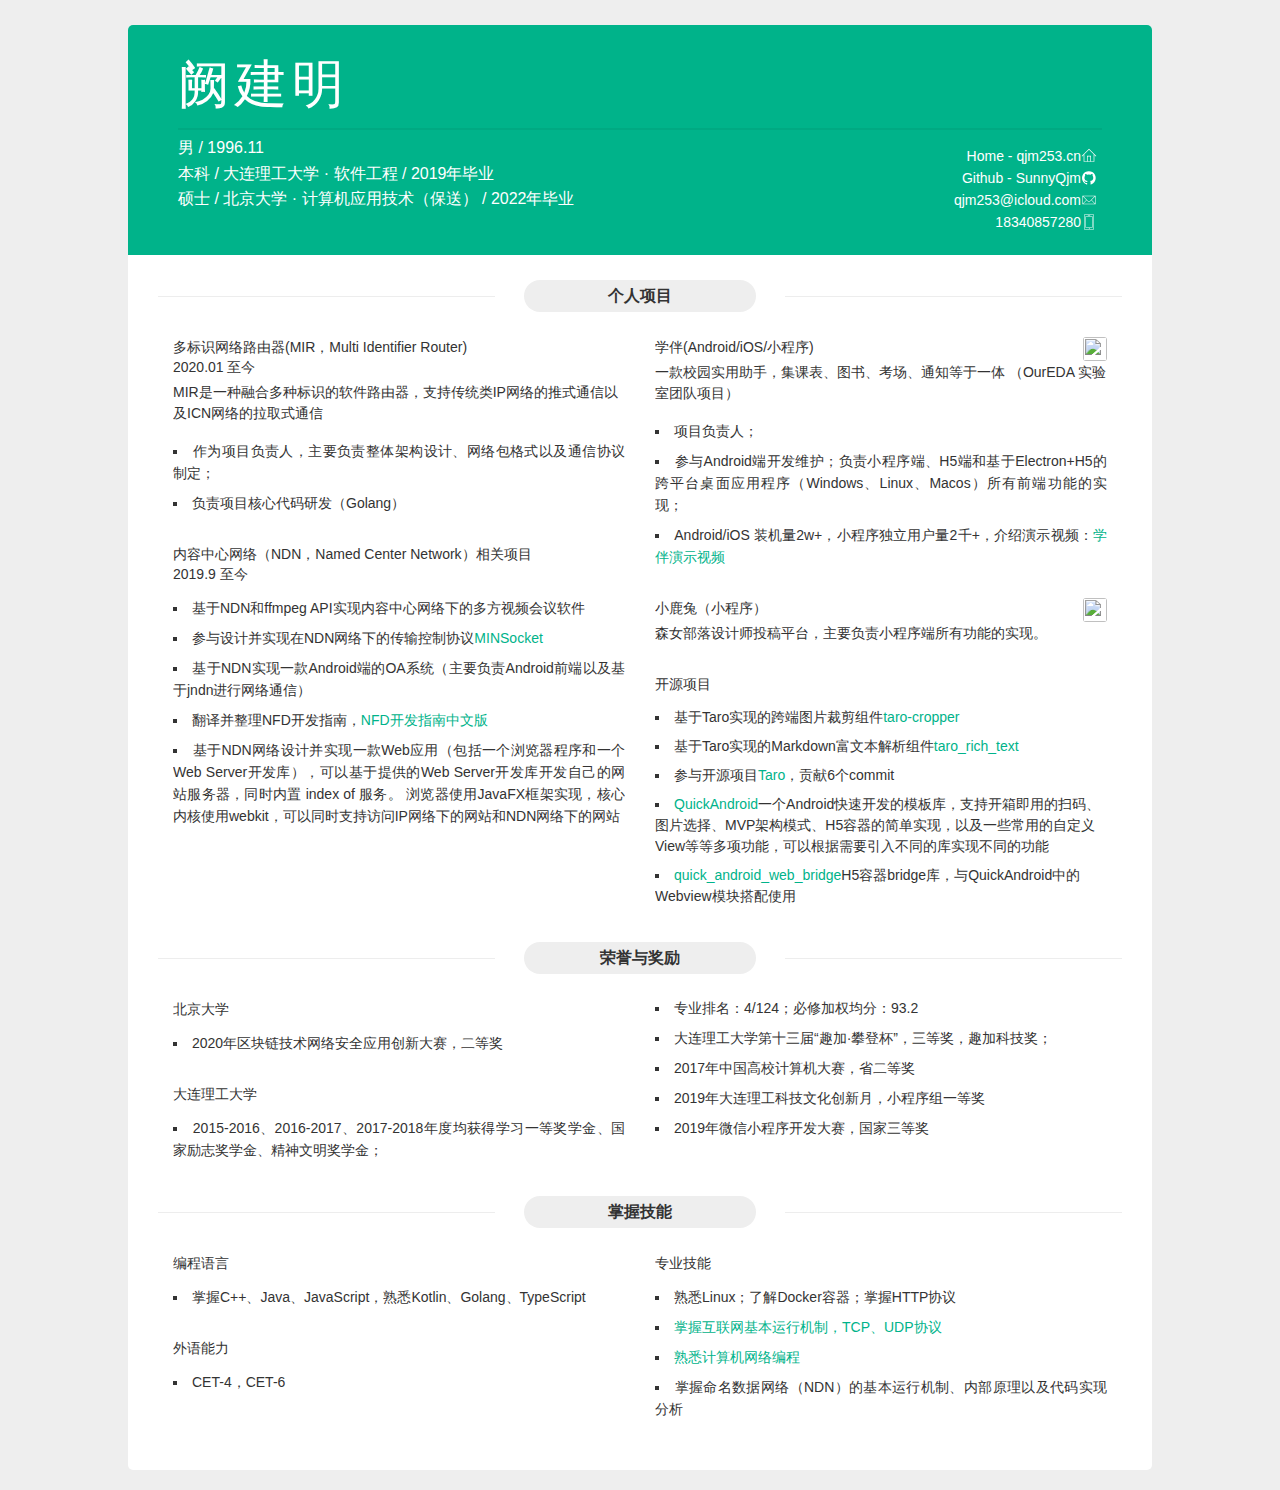
==== commit f7c5ddc9: "modify: 修改简历" ====
--- a/docs/index.html
+++ b/docs/index.html
@@ -1,2 +1,2 @@
-<!DOCTYPE html><html><head><meta charset="utf-8"><meta http-equiv="X-UA-Compatible" content="IE=edge"><meta name="viewport" content="width=device-width, initial-scale=1"><title>简历 | 阙建明</title><style rel="stylesheet">a,abbr,acronym,address,applet,article,aside,audio,b,big,blockquote,body,canvas,caption,center,cite,code,dd,del,details,dfn,div,dl,dt,em,embed,fieldset,figcaption,figure,footer,form,h1,h2,h3,h4,h5,h6,header,hgroup,html,i,iframe,img,ins,kbd,label,legend,li,mark,menu,nav,object,ol,output,p,pre,q,ruby,s,samp,section,small,span,strike,strong,sub,summary,sup,table,tbody,td,tfoot,th,thead,time,tr,tt,u,ul,var,video{margin:0;padding:0;border:0;font:inherit;font-size:100%;vertical-align:baseline}html{line-height:1}ol,ul{list-style:none}table{border-collapse:collapse;border-spacing:0}caption,td,th{text-align:left;font-weight:400;vertical-align:middle}blockquote,q{quotes:none}blockquote:after,blockquote:before,q:after,q:before{content:"";content:none}a img{border:none}elements-of-type(html5-block){display:block}*{-webkit-box-sizing:border-box;-moz-box-sizing:border-box;box-sizing:border-box;user-select:none}body{color:#333;font-size:14px;line-height:1.5;font-family:Helvetica Neue,Helvetica,Arial,Microsoft YaHei,sans-serif;-webkit-font-smoothing:antialiased;-webkit-text-size-adjust:none;background-color:#eee;overflow:auto;padding-top:5px}@media screen and (max-width:1024px){body{padding-top:0}}a{text-decoration:none;color:#00b38a;-webkit-transition:all .2s ease-in-out;-moz-transition:all .2s ease-in-out;-o-transition:all .2s ease-in-out;transition:all .2s ease-in-out}.last-modified{position:absolute;top:30px;left:50%;width:1000px;color:#bbb;margin-left:-500px;font-size:12px;text-align:right}@media screen and (max-width:1024px){.last-modified{display:none}}@media print{.last-modified{display:none}}.download-pdf{position:absolute;top:30px;left:50%;color:#bbb;margin-left:-500px;font-size:12px;text-align:right}@media screen and (max-width:1024px){.download-pdf{display:none}}@media print{.download-pdf{display:none}}.content{position:relative;width:1024px;margin:50px auto;-webkit-border-radius:5px;-moz-border-radius:5px;-ms-border-radius:5px;-o-border-radius:5px;border-radius:5px;background-color:#fff;overflow:hidden}@media screen and (max-width:1024px){.content{width:100%;margin:0;-webkit-border-radius:0;-moz-border-radius:0;-ms-border-radius:0;-o-border-radius:0;border-radius:0}}.content-hd{width:100%;padding:30px 50px;color:#fff;background-color:#00b38a;overflow:hidden}@media screen and (max-width:720px){.content-hd{padding:25px 30px}}@media print{.content-hd{color:#000;background-color:#fff}}.content-hd .title{width:100%;border-bottom:2px solid #00a982;font-size:52px;font-weight:300;overflow:hidden;padding-bottom:5px;margin-bottom:5px}.content-hd .contact,.content-hd .info,.content-hd .job,.content-hd .name{width:50%}@media screen and (max-width:720px){.content-hd .contact,.content-hd .info,.content-hd .job,.content-hd .name{width:100%;text-align:center}}.content-hd .name{float:left}.content-hd .name h1{font-family:Lucida Grande,Hiragino Sans GB,Hiragino Sans GB W3,Helvetica Neue,Helvetica,Arial,Microsoft YaHei,sans-serif;font-weight:500;letter-spacing:5px}@media screen and (max-width:720px){.content-hd .name h1{letter-spacing:0;line-height:1.25;margin-top:10px}}.content-hd .name h1 small{font-weight:400;letter-spacing:0;font-size:24px;padding-left:10px}@media screen and (max-width:720px){.content-hd .name h1 small{display:block;padding-left:0;font-size:20px;line-height:1}}.content-hd .job{float:right;text-align:right}@media screen and (max-width:720px){.content-hd .job{text-align:center}}.content-hd .job h2{display:inline-block;font-size:24px}@media screen and (max-width:720px){.content-hd .job h2{border-top:1px solid #00a982;margin:5px auto 0;padding:10px}}.content-hd .info{float:left;line-height:1.6;font-size:16px}.content-hd .contact{float:right;line-height:1.6;font-size:16px;text-align:right;padding-right:5px}.content-hd .contact ul{margin:8px 0 4px}@media screen and (max-width:720px){.content-hd .contact ul{text-align:center;margin:16px 0 0}}.content-hd .contact ul>li{height:22px}@media screen and (max-width:720px){.content-hd .contact ul>li{display:inline-block}}.content-hd .contact ul>li>a{color:#fff;font-family:Lucida Grande,Hiragino Sans GB,Hiragino Sans GB W3,Helvetica Neue,Helvetica,Arial,Microsoft YaHei,sans-serif;font-size:14px;line-height:22px}@media print{.content-hd .contact ul>li>a{color:#000}}.content-hd .contact ul>li>a:hover{color:#e8e8e8}@media screen and (max-width:720px){.content-hd .contact ul>li>a .contact-link{display:none}}.content-hd .contact ul>li>a .iconfont{fill:#fff;vertical-align:text-top}@media screen and (max-width:720px){.content-hd .contact ul>li>a .iconfont{margin:5px 8px}}.content-bd{width:100%;min-height:200px;padding:20px 30px 50px;overflow:hidden}@media screen and (max-width:720px){.content-bd{padding:20px 20px 50px}}.content-bd .content-left,.content-bd .content-right{width:50%}@media screen and (max-width:1024px){.content-bd .content-left,.content-bd .content-right{width:100%}}.content-bd .content-left{float:left}.content-bd .content-right{float:right}.content-bd section{overflow:hidden;padding:10px 15px}.content-bd .section-hd{position:relative;height:32px;margin:10px auto 5px;overflow:hidden}.content-bd .section-bd{overflow:hidden}.content-bd .section-bd ul li{margin-top:8px;list-style:square inside}.content-bd .section-bd .item{margin-bottom:20px}.content-bd .section-title-l,.content-bd .section-title-r{position:absolute;top:50%;display:inline-block;width:35%;height:0;vertical-align:middle;border-top:1px solid #ededed}.content-bd .section-title-l{left:0}.content-bd .section-title-r{right:0}.content-bd .section-title{position:relative;z-index:1;width:24%;min-width:100px;margin:0 auto;padding:4px 10px;-webkit-border-radius:32px;-moz-border-radius:32px;-ms-border-radius:32px;-o-border-radius:32px;border-radius:32px;font-size:16px;font-weight:700;text-align:center;background-color:#eee}.content-bd .section-list{padding:10px 0 5px}.content-bd .item-hd{position:relative;padding:10px 0 5px;line-height:20px;overflow:hidden;font-weight:500;min-height:30px}.content-bd .item-hd .item-time{display:inline-block;float:left;width:25%}@media screen and (max-width:720px){.content-bd .item-hd .item-time{width:100%;margin-bottom:5px}}.content-bd .item-hd .item-more{position:absolute;top:10px;right:0}.content-bd .item-hd .item-name{float:left}.content-bd .item-bd{margin-bottom:5px}.content-bd .item-des{margin-bottom:16px}.content-bd .section-content{text-align:justify;word-break:break-all;line-height:22px}.content-bd .section-content em{display:inline-block;font-family:Menlo,Helvetica Neue,Helvetica,Arial,Microsoft YaHei,sans-serif;font-size:12px;line-height:14px;border:1px solid #d1d1d1;-webkit-border-radius:3px;-moz-border-radius:3px;-ms-border-radius:3px;-o-border-radius:3px;border-radius:3px;margin:2px;padding:0 3px;background-color:#f7f7f7}.content-bd .section-content strong{font-family:Helvetica Neue,Helvetica,Arial,Microsoft YaHei,sans-serif;font-size:12px;line-height:14px;border:1px solid #f3f3f3;-webkit-border-radius:3px;-moz-border-radius:3px;-ms-border-radius:3px;-o-border-radius:3px;border-radius:3px;font-weight:500;color:#444;margin:2px;padding:0 3px;background-color:#f6f6f6}.content-bd .practice .item-time{width:100%}.btn{display:inline-block;padding:0 5px;border:1px solid #00b38a;border-radius:3px;color:#00b38a;font-family:Menlo,Helvetica Neue,Helvetica,Arial,Microsoft YaHei,sans-serif;font-size:14px;line-height:18px;text-align:center}.btn:hover{color:#fff;background-color:#00b38a}.github-footer{text-align:center}.github-footer .footer-link{display:inline-block;color:#d1d1d1;margin-bottom:25px}@media screen and (max-width:1024px){.github-footer .footer-link{margin-top:25px}}@media print{.github-footer{display:none}}.skill{width:100%;padding:0!important}.link-icon{display:inline-block;width:24px;height:24px;position:absolute;right:0;top:10px;border-radius:3px}.link-icon svg{width:100%;height:100%}</style><base target="_blank"></head><body><p class="last-modified">最后更新于2021年3月</p><a class="download-pdf" href="https://resume.qjm253.cn/resume.pdf">下载 PDF</a><main class="content"><header class="content-hd"><section class="title"><div class="name"><h1>阙建明</h1></div></section><section class="info"><ul><li>男 / 1996.11</li><li>本科 / 大连理工大学 · 软件工程 / 2019年毕业</li><li>硕士 / 北京大学 · 计算机应用技术 / 2022年毕业</li></ul></section><section class="contact"><ul><li><a href="https://qjm253.cn"><span class="contact-link">我的个人主页</span><span class="iconfont"><svg width="16px" height="16px" viewBox="0 0 1024 1024"><path d="M512 42.581333l-469.333333 469.333333 31.146667 31.146667L170.666667 446.250667l0 438.186667 682.666667 0L853.333333 446.208l96.853333 96.896 31.146667-31.146667L512 42.581333zM426.666667 841.770667l0-298.666667 170.666667 0 0 298.666667L426.666667 841.770667zM810.666667 841.770667l-170.666667 0 0-341.333333L384 500.437333l0 341.333333L213.333333 841.770667 213.333333 403.584l298.666667-298.666667 298.666667 298.666667L810.666667 841.770667z"></path></svg></span></a></li><li><a href="https://github.com/SunnyQjm"><span class="contact-link">Github - SunnyQjm</span><span class="iconfont"><svg width="16px" height="16px" viewBox="0 0 1024 1024"><path d="M941.714 512q0 143.433-83.712 258.011t-216.283 158.574q-15.433 2.853-22.565-3.986t-7.131-17.152v-120.576q0-55.442-29.696-81.152 32.585-3.438 58.587-10.277t53.723-22.272 46.299-37.998 30.281-60.014 11.703-86.016q0-69.157-45.129-117.723 21.138-52.005-4.571-116.553-16.018-5.157-46.299 6.29t-52.553 25.161l-21.723 13.714q-53.138-14.848-109.714-14.848t-109.714 14.848q-9.143-6.29-24.283-15.433t-47.726-22.016-49.152-7.717q-25.161 64.585-3.986 116.553-45.129 48.567-45.129 117.723 0 48.567 11.703 85.723t29.989 60.014 46.007 38.29 53.723 22.272 58.587 10.277q-22.857 20.553-28.014 58.843-11.995 5.705-25.71 8.558t-32.585 2.853-37.413-12.288-31.707-35.73q-10.862-18.286-27.721-29.696t-28.27-13.714l-11.447-1.719q-11.995 0-16.567 2.56t-2.853 6.583 5.157 8.009 7.424 6.839l3.986 2.853q12.581 5.705 24.869 21.723t17.993 29.147l5.705 13.129q7.424 21.723 25.161 35.145t38.29 17.152 39.717 3.986 31.707-2.011l13.129-2.304q0 21.723 0.293 50.871t0.293 30.866q0 10.277-7.424 17.152t-22.857 3.986q-132.571-43.995-216.283-158.574t-83.712-258.011q0-119.442 58.843-220.27t159.707-159.707 220.27-58.843 220.27 58.843 159.707 159.707 58.843 220.27z"></path></svg></span></a></li><li><a href="mailto:qjm253@icloud.com"><span class="contact-link">qjm253@icloud.com</span><span class="iconfont"><svg width="16px" height="16px" viewBox="0 0 1024 1024"><path d="M903.808 239.04l-818.304 0 0 545.92 852.992 0 0-545.92-34.688 0zM869.664 273.152l-329.536 329.536c-15.04 15.04-41.248 15.04-56.288 0l-329.6-329.536 715.392 0zM119.616 286.752l221.536 221.504-221.536 221.536 0-443.072zM146.848 750.848l218.464-218.432 94.432 94.4c13.952 13.952 32.512 21.664 52.256 21.664s38.304-7.712 52.256-21.664l94.432-94.432 218.432 218.432-730.304 0zM904.384 729.824l-221.536-221.568 221.536-221.568 0 443.136z"></path></svg></span></a></li><li></li></ul></section></header><div class="content-bd"><header class="section-hd"><span class="section-title-l"></span><h2 class="section-title">个人项目</h2><span class="section-title-r"></span></header><div class="content-left"><section class="practice"><div class="section-bd"><div class="item"><header class="item-hd"><h3 class="item-name">学伴 v3.x (Android/iOS)</h3><span class="item-time">2016.09 至 2019.06</span><img src="https://qjm253.cn/static/media/xueban_logo.59eda2dd.png" class="link-icon"></header><div class="item-bd"><p class="item-des">一款校园实用助手，集课表、图书、考场、通知等于一体 （OurEDA 实验室团队项目）</p><ul class="section-content"><li>装机量近一万</li><li>接入并实现了“游客模式”的功能，让没有学号（诸如老师，新生）也可以使用</li><li>改善卧谈会，实现了发图文贴，匿名贴，匿名评论，个性匿名，多级评论，举报，删帖等功能</li><li>修复周数计算，修复了 Android API &gt;= 23 的新特性对程序的影响</li><li>为项目接入持续集成和热修复机制，便于测试和版本维护</li><li>现停止维护</li></ul></div></div><div class="item"><header class="item-hd"><h3 class="item-name">学伴小程序</h3><span class="item-time">2018.06 至 2019.09</span><img src="https://qjm253.cn/static/media/xueban_logo.59eda2dd.png" class="link-icon"></header><div class="item-bd"><p class="item-des">学伴App的小程序版本：</p><ul class="section-content"><li>负责小程序版本前端的全部实现</li><li>使用Taro框架开发，同时支持H5和微信小程序</li><li>使用Electron套壳，支持在Windows、Linux以及Macos上运行</li><li>介绍演示视频：<a href="https://www.bilibili.com/video/BV1nv411h7uP/">学伴演示视频</a></li><li>现小程序仍可访问，但已经停止维护</li></ul></div></div><div class="item"><header class="item-hd"><h3 class="item-name">优云 v1.0 (Android/Web)</h3><span class="item-time">2017.3 至 2018.07</span></header><div class="item-bd"><p class="item-des">一个便捷易用的校园文件共享平台 创新训练项目（省级）</p><p>主要担任项目的负责人，负责 Android 端开发，承担部分服务器和 Web 前端的维护工作</p><ul class="section-content"><li>完成 Android 端各项功能（文件上传下载，文件社区，用户系统，即时通讯等）的实现</li><li>实现 Android 端基于 WI-FI Direct 的文件面对面传输</li><li>完成服务器器部署，以及基于 ngrok 构建内网穿透</li><li>修复 Web 端目前出现的已知 bug</li></ul></div></div></div></section></div><div class="content-right"><section class="project"><div class="section-bd"><div class="item"><header class="item-hd"><h3 class="item-name">小鹿兔（小程序）</h3><img src="https://gitee.com/quejianming/pic-bed/raw/master/uPic/2021/03/02/logo-1614687604.png" class="link-icon"></header><div class="item-bd"><p class="item-des">森女部落设计师投稿平台</p><p>主要负责小程序端所有功能的实现</p></div></div><div class="item"><header class="item-hd"><span class="item-time">Taro小程序框架</span></header><div class="item-bd"><ul><li>基于Taro实现的跨端图片裁剪组件<a href="https://github.com/SunnyQjm/taro-cropper">taro-cropper</a></li><li>基于Taro实现的Markdown富文本解析组件<a href="https://github.com/SunnyQjm/taro_rich_text">taro_rich_text</a></li><li>参与开源项目<a href="https://github.com/NervJS/taro">Taro</a>，贡献6个commit</li></ul></div></div><div class="item"><header class="item-hd"><span class="item-time">Android</span></header><div class="item-bd"><ul><li><a href="https://github.com/SunnyQjm/quickandroid">QuickAndroid</a>一个Android快速开发的模板库，支持开箱即用的扫码、图片选择、MVP架构模式、H5容器的简单实现，以及一些常用的自定义View等等多项功能，可以根据需要引入不同的库实现不同的功能</li><li><a href="https://github.com/SunnyQjm/quick_android_web_bridge">quick_android_web_bridge</a>H5容器bridge库，与QuickAndroid中的Webview模块搭配使用</li><li><a href="https://github.com/SunnyQjm/easy_note">easy_note</a>使用Bmob作云后台实现的一款支持富文本、语音插入、语音输入等功能的便签程序</li></ul></div></div><div class="item"><header class="item-hd"><span class="item-time">NDN</span></header><div class="item-bd"><ul><li>基于NDN和ffmpeg API实现内容中心网络下的多方视频会议软件</li><li>参与设计并在NDN网络下的传输控制协议<a href="https://gitea.qjm253.cn/SunnyQjm/MINSocketStack_cpp">MINSocket</a></li><li>基于NDN实现一款Android端的OA系统（主要负责Android前端以及基于jndn进行网络通信）</li><li>翻译并整理NFD开发指南，<a href="https://sunnyqjm.github.io/nfd-developer-guide-zh/#/">NFD开发指南中文版</a></li><li>基于NDN网络设计并实现一款Web应用（包括一个浏览器程序和一个Web Server开发库），可以基于提供的Web Server开发库开发自己的网站服务器，同时内置 index of 服务。
-                  浏览器使用JavaFX框架实现，核心内核使用webkit，可以同时支持访问IP网络下的网站和NDN网络下的网站</li></ul></div></div></div></section></div><section class="skill"><header class="section-hd"><span class="section-title-l"></span><h2 class="section-title">掌握技能</h2><span class="section-title-r"></span></header><div class="content-left"><section class="section-bd"><div class="item"><header class="item-hd"><span class="item-time">Web</span></header><div class="item-bd"><ul class="section-content"><li>熟悉JS基本语法与知识，ES6语法与API，TypeScript</li><li>掌握网页重构所需的CSS、SCSS</li><li>熟悉React，会用Vue</li><li>开发多款小程序：学伴、小鹿兔、无o聊o地o图</li></ul></div></div><div class="item"><header class="item-hd"><span class="item-time">Android</span></header><div class="item-bd"><ul class="section-content"><li>熟悉使用 Java / Kotlin 开发Android项目，有较多Android开发经验</li></ul></div></div><div class="item"><header class="item-hd"><span class="item-time">Web Server</span></header><div class="item-bd"><ul class="section-content"><li>使用过Spring开发Java后台（优云项目）</li><li>使用过Koa开发Node.js后台（电影天堂爬虫、整理、电影下载）</li></ul></div></div><div class="item"><header class="item-hd"><span class="item-time">C++</span></header><div class="item-bd"><ul class="section-content"><li>熟悉基本语法和标准库</li><li>使用C++编写若干网络项目（NDN网络下的多方视频会议、IP隧道、传输控制协议、Web Server开发库）</li></ul></div></div></section></div><div class="content-right"><section class="section-bd"><div class="item"><header class="item-hd"><span class="item-time">Golang</span></header><div class="item-bd"><ul class="section-content"><li>熟悉golang基本语法与标准库</li><li>使用golang开发多标识网络路由器（正在进行）</li></ul></div></div><div class="item"><header class="item-hd"><span class="item-time">网络协议</span></header><div class="item-bd"><ul class="section-content"><li><a href="https://sunnyqjm.github.io/tags/%E8%AE%A1%E7%AE%97%E6%9C%BA%E7%BD%91%E7%BB%9C/">掌握互联网基本运行机制，TCP、UDP协议</a></li><li><a href="https://sunnyqjm.github.io/tags/%E7%BD%91%E7%BB%9C%E7%BC%96%E7%A8%8B/">熟悉计算机网络编程</a></li><li>掌握HTTP协议</li><li>掌握命名数据网络（NDN）的基本运行机制、内部原理以及代码实现分析</li></ul></div></div><div class="item"><header class="item-hd"><span class="item-time">数据库</span></header><div class="item-bd"><ul class="section-content"><li><a href="https://sunnyqjm.github.io/tags/%E6%95%B0%E6%8D%AE%E5%BA%93/">掌握关系型数据库基本概念与SQL</a></li><li>会用MySql</li></ul></div></div></section></div></section></div></main><footer class="github-footer"><a class="footer-link" href="https://github.com/gwuhaolin/resume">页面托管在Github Pages上</a></footer></body></html>+<!DOCTYPE html><html><head><meta charset="utf-8"><meta http-equiv="X-UA-Compatible" content="IE=edge"><meta name="viewport" content="width=device-width, initial-scale=1"><title>简历 | 阙建明</title><style rel="stylesheet">a,abbr,acronym,address,applet,article,aside,audio,b,big,blockquote,body,canvas,caption,center,cite,code,dd,del,details,dfn,div,dl,dt,em,embed,fieldset,figcaption,figure,footer,form,h1,h2,h3,h4,h5,h6,header,hgroup,html,i,iframe,img,ins,kbd,label,legend,li,mark,menu,nav,object,ol,output,p,pre,q,ruby,s,samp,section,small,span,strike,strong,sub,summary,sup,table,tbody,td,tfoot,th,thead,time,tr,tt,u,ul,var,video{margin:0;padding:0;border:0;font:inherit;font-size:100%;vertical-align:baseline}html{line-height:1}ol,ul{list-style:none}table{border-collapse:collapse;border-spacing:0}caption,td,th{text-align:left;font-weight:400;vertical-align:middle}blockquote,q{quotes:none}blockquote:after,blockquote:before,q:after,q:before{content:"";content:none}a img{border:none}elements-of-type(html5-block){display:block}*{-webkit-box-sizing:border-box;-moz-box-sizing:border-box;box-sizing:border-box;user-select:none}body{color:#333;font-size:14px;line-height:1.5;font-family:Helvetica Neue,Helvetica,Arial,Microsoft YaHei,sans-serif;-webkit-font-smoothing:antialiased;-webkit-text-size-adjust:none;background-color:#eee;overflow:auto;padding-top:5px}@media screen and (max-width:1024px){body{padding-top:0}}a{text-decoration:none;color:#00b38a;-webkit-transition:all .2s ease-in-out;-moz-transition:all .2s ease-in-out;-o-transition:all .2s ease-in-out;transition:all .2s ease-in-out}.last-modified{position:absolute;top:30px;left:50%;width:1000px;color:#bbb;margin-left:-500px;font-size:12px;text-align:right}@media screen and (max-width:1024px){.last-modified{display:none}}@media print{.last-modified{display:none}}.download-pdf{position:absolute;top:30px;left:50%;color:#bbb;margin-left:-500px;font-size:12px;text-align:right}@media screen and (max-width:1024px){.download-pdf{display:none}}@media print{.download-pdf{display:none}}.content{position:relative;width:1024px;margin:20px auto;-webkit-border-radius:5px;-moz-border-radius:5px;-ms-border-radius:5px;-o-border-radius:5px;border-radius:5px;background-color:#fff;overflow:hidden}@media screen and (max-width:1024px){.content{width:100%;margin:0;-webkit-border-radius:0;-moz-border-radius:0;-ms-border-radius:0;-o-border-radius:0;border-radius:0}}.content-hd{width:100%;padding:20px 50px;color:#fff;background-color:#00b38a;overflow:hidden}@media screen and (max-width:720px){.content-hd{padding:25px 30px}}@media print{.content-hd{color:#000;background-color:#fff}}.content-hd .title{width:100%;border-bottom:2px solid #00a982;font-size:52px;font-weight:300;overflow:hidden;padding-bottom:5px;margin-bottom:5px}.content-hd .contact,.content-hd .info,.content-hd .job,.content-hd .name{width:50%}@media screen and (max-width:720px){.content-hd .contact,.content-hd .info,.content-hd .job,.content-hd .name{width:100%;text-align:center}}.content-hd .name{float:left}.content-hd .name h1{font-family:Lucida Grande,Hiragino Sans GB,Hiragino Sans GB W3,Helvetica Neue,Helvetica,Arial,Microsoft YaHei,sans-serif;font-weight:500;letter-spacing:5px}@media screen and (max-width:720px){.content-hd .name h1{letter-spacing:0;line-height:1.25;margin-top:10px}}.content-hd .name h1 small{font-weight:400;letter-spacing:0;font-size:24px;padding-left:10px}@media screen and (max-width:720px){.content-hd .name h1 small{display:block;padding-left:0;font-size:20px;line-height:1}}.content-hd .job{float:right;text-align:right}@media screen and (max-width:720px){.content-hd .job{text-align:center}}.content-hd .job h2{display:inline-block;font-size:24px}@media screen and (max-width:720px){.content-hd .job h2{border-top:1px solid #00a982;margin:5px auto 0;padding:10px}}.content-hd .info{float:left;line-height:1.6;font-size:16px}.content-hd .contact{float:right;line-height:1.6;font-size:16px;text-align:right;padding-right:5px}.content-hd .contact ul{margin:8px 0 4px}@media screen and (max-width:720px){.content-hd .contact ul{text-align:center;margin:16px 0 0}}.content-hd .contact ul>li{height:22px}@media screen and (max-width:720px){.content-hd .contact ul>li{display:inline-block}}.content-hd .contact ul>li>a{color:#fff;font-family:Lucida Grande,Hiragino Sans GB,Hiragino Sans GB W3,Helvetica Neue,Helvetica,Arial,Microsoft YaHei,sans-serif;font-size:14px;line-height:22px}@media print{.content-hd .contact ul>li>a{color:#000}}.content-hd .contact ul>li>a:hover{color:#e8e8e8}@media screen and (max-width:720px){.content-hd .contact ul>li>a .contact-link{display:none}}.content-hd .contact ul>li>a .iconfont{fill:#fff;vertical-align:text-top}@media screen and (max-width:720px){.content-hd .contact ul>li>a .iconfont{margin:5px 8px}}.content-bd{width:100%;min-height:200px;padding:20px 30px;overflow:hidden}@media screen and (max-width:720px){.content-bd{padding:20px 20px 50px}}.content-bd .content-left,.content-bd .content-right{width:50%}@media screen and (max-width:1024px){.content-bd .content-left,.content-bd .content-right{width:100%}}.content-bd .content-left{float:left}.content-bd .content-right{float:right}.content-bd section{overflow:hidden;padding:10px 15px}.content-bd .section-hd{position:relative;height:32px;margin:5px auto;overflow:hidden}.content-bd .section-bd{overflow:hidden}.content-bd .section-bd ul li{margin-top:8px;list-style:square inside}.content-bd .section-bd .item{margin-bottom:20px}.content-bd .section-title-l,.content-bd .section-title-r{position:absolute;top:50%;display:inline-block;width:35%;height:0;vertical-align:middle;border-top:1px solid #ededed}.content-bd .section-title-l{left:0}.content-bd .section-title-r{right:0}.content-bd .section-title{position:relative;z-index:1;width:24%;min-width:100px;margin:0 auto;padding:4px 10px;-webkit-border-radius:32px;-moz-border-radius:32px;-ms-border-radius:32px;-o-border-radius:32px;border-radius:32px;font-size:16px;font-weight:700;text-align:center;background-color:#eee}.content-bd .section-list{padding:10px 0 5px}.content-bd .item-hd{position:relative;padding:10px 0 5px;line-height:20px;overflow:hidden;font-weight:500;min-height:30px}.content-bd .item-hd .item-time{display:inline-block;float:left;width:25%}@media screen and (max-width:720px){.content-bd .item-hd .item-time{width:100%;margin-bottom:5px}}.content-bd .item-hd .item-more{position:absolute;top:10px;right:0}.content-bd .item-hd .item-name{float:left}.content-bd .item-bd{margin-bottom:5px}.content-bd .item-des{margin-bottom:16px}.content-bd .section-content{text-align:justify;word-break:break-all;line-height:22px}.content-bd .section-content em{display:inline-block;font-family:Menlo,Helvetica Neue,Helvetica,Arial,Microsoft YaHei,sans-serif;font-size:12px;line-height:14px;border:1px solid #d1d1d1;-webkit-border-radius:3px;-moz-border-radius:3px;-ms-border-radius:3px;-o-border-radius:3px;border-radius:3px;margin:2px;padding:0 3px;background-color:#f7f7f7}.content-bd .section-content strong{font-family:Helvetica Neue,Helvetica,Arial,Microsoft YaHei,sans-serif;font-size:12px;line-height:14px;border:1px solid #f3f3f3;-webkit-border-radius:3px;-moz-border-radius:3px;-ms-border-radius:3px;-o-border-radius:3px;border-radius:3px;font-weight:500;color:#444;margin:2px;padding:0 3px;background-color:#f6f6f6}.content-bd .practice .item-time{width:100%}.btn{display:inline-block;padding:0 5px;border:1px solid #00b38a;border-radius:3px;color:#00b38a;font-family:Menlo,Helvetica Neue,Helvetica,Arial,Microsoft YaHei,sans-serif;font-size:14px;line-height:18px;text-align:center}.btn:hover{color:#fff;background-color:#00b38a}.github-footer{text-align:center}.github-footer .footer-link{display:inline-block;color:#d1d1d1;margin-bottom:25px}@media screen and (max-width:1024px){.github-footer .footer-link{margin-top:25px}}@media print{.github-footer{display:none}}.skill{width:100%;padding:0!important}.link-icon{display:inline-block;width:24px;height:24px;position:absolute;right:0;top:10px;border-radius:3px}.link-icon svg{width:100%;height:100%}</style><base target="_blank"></head><body><p class="last-modified">最后更新于2021年3月</p><a class="download-pdf" href="https://resume.qjm253.cn/resume.pdf">下载 PDF</a><main class="content"><header class="content-hd"><section class="title"><div class="name"><h1>阙建明</h1></div></section><section class="info"><ul><li>男 / 1996.11</li><li>本科 / 大连理工大学 · 软件工程 / 2019年毕业</li><li>硕士 / 北京大学 · 计算机应用技术（保送） / 2022年毕业</li></ul></section><section class="contact"><ul><li><a href="https://qjm253.cn"><span class="contact-link">Home - qjm253.cn</span><span class="iconfont"><svg width="16px" height="16px" viewBox="0 0 1024 1024"><path d="M512 42.581333l-469.333333 469.333333 31.146667 31.146667L170.666667 446.250667l0 438.186667 682.666667 0L853.333333 446.208l96.853333 96.896 31.146667-31.146667L512 42.581333zM426.666667 841.770667l0-298.666667 170.666667 0 0 298.666667L426.666667 841.770667zM810.666667 841.770667l-170.666667 0 0-341.333333L384 500.437333l0 341.333333L213.333333 841.770667 213.333333 403.584l298.666667-298.666667 298.666667 298.666667L810.666667 841.770667z"></path></svg></span></a></li><li><a href="https://github.com/SunnyQjm"><span class="contact-link">Github - SunnyQjm</span><span class="iconfont"><svg width="16px" height="16px" viewBox="0 0 1024 1024"><path d="M941.714 512q0 143.433-83.712 258.011t-216.283 158.574q-15.433 2.853-22.565-3.986t-7.131-17.152v-120.576q0-55.442-29.696-81.152 32.585-3.438 58.587-10.277t53.723-22.272 46.299-37.998 30.281-60.014 11.703-86.016q0-69.157-45.129-117.723 21.138-52.005-4.571-116.553-16.018-5.157-46.299 6.29t-52.553 25.161l-21.723 13.714q-53.138-14.848-109.714-14.848t-109.714 14.848q-9.143-6.29-24.283-15.433t-47.726-22.016-49.152-7.717q-25.161 64.585-3.986 116.553-45.129 48.567-45.129 117.723 0 48.567 11.703 85.723t29.989 60.014 46.007 38.29 53.723 22.272 58.587 10.277q-22.857 20.553-28.014 58.843-11.995 5.705-25.71 8.558t-32.585 2.853-37.413-12.288-31.707-35.73q-10.862-18.286-27.721-29.696t-28.27-13.714l-11.447-1.719q-11.995 0-16.567 2.56t-2.853 6.583 5.157 8.009 7.424 6.839l3.986 2.853q12.581 5.705 24.869 21.723t17.993 29.147l5.705 13.129q7.424 21.723 25.161 35.145t38.29 17.152 39.717 3.986 31.707-2.011l13.129-2.304q0 21.723 0.293 50.871t0.293 30.866q0 10.277-7.424 17.152t-22.857 3.986q-132.571-43.995-216.283-158.574t-83.712-258.011q0-119.442 58.843-220.27t159.707-159.707 220.27-58.843 220.27 58.843 159.707 159.707 58.843 220.27z"></path></svg></span></a></li><li><a href="mailto:qjm253@icloud.com"><span class="contact-link">qjm253@icloud.com</span><span class="iconfont"><svg width="16px" height="16px" viewBox="0 0 1024 1024"><path d="M903.808 239.04l-818.304 0 0 545.92 852.992 0 0-545.92-34.688 0zM869.664 273.152l-329.536 329.536c-15.04 15.04-41.248 15.04-56.288 0l-329.6-329.536 715.392 0zM119.616 286.752l221.536 221.504-221.536 221.536 0-443.072zM146.848 750.848l218.464-218.432 94.432 94.4c13.952 13.952 32.512 21.664 52.256 21.664s38.304-7.712 52.256-21.664l94.432-94.432 218.432 218.432-730.304 0zM904.384 729.824l-221.536-221.568 221.536-221.568 0 443.136z"></path></svg></span></a></li><li><a href=""><span class="contact-link">18340857280</span><span class="iconfont"><svg width="16px" height="16px" viewBox="0 0 1024 1024"><path d="M256 1024l512 0c26.464 0 48-21.536 48-48l0-928c0-26.464-21.536-48-48-48l-512 0c-26.464 0-48 21.536-48 48l0 928c0 26.464 21.536 48 48 48zM240 48c0-8.832 7.168-16 16-16l512 0c8.832 0 16 7.168 16 16l0 928c0 8.832-7.168 16-16 16l-512 0c-8.832 0-16-7.168-16-16l0-928zM288 864l448 0c8.832 0 16-7.168 16-16l0-672c0-8.832-7.168-16-16-16l-448 0c-8.832 0-16 7.168-16 16l0 672c0 8.832 7.168 16 16 16zM304 192l416 0 0 640-416 0 0-640zM496 928c0 17.664 14.336 32 32 32s32-14.336 32-32c0-17.664-14.336-32-32-32-17.664 0-32 14.336-32 32zM448 128l128 0c8.832 0 16-7.168 16-16s-7.168-16-16-16l-128 0c-8.832 0-16 7.168-16 16s7.168 16 16 16z"></path></svg></span></a></li></ul></section></header><div class="content-bd"><header class="section-hd"><span class="section-title-l"></span><h2 class="section-title">个人项目</h2><span class="section-title-r"></span></header><div class="content-left"><section class="practice"><div class="section-bd"><div class="item"><header class="item-hd"><h3 class="item-name">多标识网络路由器(MIR，Multi Identifier Router)</h3><span class="item-time">2020.01 至今</span></header><div class="item-bd"><p class="item-des">MIR是一种融合多种标识的软件路由器，支持传统类IP网络的推式通信以及ICN网络的拉取式通信</p><ul class="section-content"><li>作为项目负责人，主要负责整体架构设计、网络包格式以及通信协议制定；</li><li>负责项目核心代码研发（Golang）</li></ul></div></div><div class="item"><header class="item-hd"><h3 class="item-name">内容中心网络（NDN，Named Center Network）相关项目</h3><span class="item-time">2019.9 至今</span></header><div class="item-bd"><ul class="section-content"><li>基于NDN和ffmpeg API实现内容中心网络下的多方视频会议软件</li><li>参与设计并实现在NDN网络下的传输控制协议<a href="https://gitea.qjm253.cn/SunnyQjm/MINSocketStack_cpp">MINSocket</a></li><li>基于NDN实现一款Android端的OA系统（主要负责Android前端以及基于jndn进行网络通信）</li><li>翻译并整理NFD开发指南，<a href="https://sunnyqjm.github.io/nfd-developer-guide-zh/#/">NFD开发指南中文版</a></li><li>基于NDN网络设计并实现一款Web应用（包括一个浏览器程序和一个Web Server开发库），可以基于提供的Web Server开发库开发自己的网站服务器，同时内置 index of 服务。
+                  浏览器使用JavaFX框架实现，核心内核使用webkit，可以同时支持访问IP网络下的网站和NDN网络下的网站</li></ul></div></div></div></section></div><div class="content-right"><section class="project"><div class="section-bd"><div class="item"><header class="item-hd"><h3 class="item-name">学伴(Android/iOS/小程序)</h3><img src="https://qjm253.cn/static/media/xueban_logo.59eda2dd.png" class="link-icon"></header><div class="item-bd"><p class="item-des">一款校园实用助手，集课表、图书、考场、通知等于一体 （OurEDA 实验室团队项目）</p><ul class="section-content"><li>项目负责人；</li><li>参与Android端开发维护；负责小程序端、H5端和基于Electron+H5的跨平台桌面应用程序（Windows、Linux、Macos）所有前端功能的实现；</li><li>Android/iOS 装机量2w+，小程序独立用户量2千+，介绍演示视频：<a href="https://www.bilibili.com/video/BV1nv411h7uP/">学伴演示视频</a></li></ul></div></div><div class="item"><header class="item-hd"><h3 class="item-name">小鹿兔（小程序）</h3><img src="https://gitee.com/quejianming/pic-bed/raw/master/uPic/2021/03/02/logo-1614687604.png" class="link-icon"></header><div class="item-bd"><p class="item-des">森女部落设计师投稿平台，主要负责小程序端所有功能的实现。</p></div></div><div class="item"><header class="item-hd"><h3>开源项目</h3></header><div class="item-bd"><ul><li>基于Taro实现的跨端图片裁剪组件<a href="https://github.com/SunnyQjm/taro-cropper">taro-cropper</a></li><li>基于Taro实现的Markdown富文本解析组件<a href="https://github.com/SunnyQjm/taro_rich_text">taro_rich_text</a></li><li>参与开源项目<a href="https://github.com/NervJS/taro">Taro</a>，贡献6个commit</li><li><a href="https://github.com/SunnyQjm/quickandroid">QuickAndroid</a>一个Android快速开发的模板库，支持开箱即用的扫码、图片选择、MVP架构模式、H5容器的简单实现，以及一些常用的自定义View等等多项功能，可以根据需要引入不同的库实现不同的功能</li><li><a href="https://github.com/SunnyQjm/quick_android_web_bridge">quick_android_web_bridge</a>H5容器bridge库，与QuickAndroid中的Webview模块搭配使用</li></ul></div></div></div></section></div><section class="skill"><header class="section-hd"><span class="section-title-l"></span><h2 class="section-title">荣誉与奖励</h2><span class="section-title-r"></span></header><div class="content-left"><section class="section-bd"><div class="item"><header class="item-hd"><span class="item-time">北京大学</span></header><div class="item-bd"><ul class="section-content"><li>2020年区块链技术网络安全应用创新大赛，二等奖</li></ul></div></div><div class="item"><header class="item-hd"><span class="item-time">大连理工大学</span></header><div class="item-bd"><ul class="section-content"><li>2015-2016、2016-2017、2017-2018年度均获得学习一等奖学金、国家励志奖学金、精神文明奖学金；</li></ul></div></div></section></div><div class="content-right"><section class="section-bd"><div class="item"><div class="item-bd"><ul class="section-content"><li>专业排名：4/124；必修加权均分：93.2</li><li>大连理工大学第十三届“趣加·攀登杯”，三等奖，趣加科技奖；</li><li>2017年中国高校计算机大赛，省二等奖</li><li>2019年大连理工科技文化创新月，小程序组一等奖</li><li>2019年微信小程序开发大赛，国家三等奖</li></ul></div></div></section></div></section><section class="skill"><header class="section-hd"><span class="section-title-l"></span><h2 class="section-title">掌握技能</h2><span class="section-title-r"></span></header><div class="content-left"><section class="section-bd"><div class="item"><header class="item-hd"><span class="item-time">编程语言</span></header><div class="item-bd"><ul class="section-content"><li>掌握C++、Java、JavaScript，熟悉Kotlin、Golang、TypeScript</li></ul></div></div><div class="item"><header class="item-hd"><span class="item-time">外语能力</span></header><div class="item-bd"><ul class="section-content"><li>CET-4，CET-6</li></ul></div></div></section></div><div class="content-right"><section class="section-bd"><div class="item"><header class="item-hd"><span class="item-time">专业技能</span></header><div class="item-bd"><ul class="section-content"><li>熟悉Linux；了解Docker容器；掌握HTTP协议</li><li><a href="https://sunnyqjm.github.io/tags/%E8%AE%A1%E7%AE%97%E6%9C%BA%E7%BD%91%E7%BB%9C/">掌握互联网基本运行机制，TCP、UDP协议</a></li><li><a href="https://sunnyqjm.github.io/tags/%E7%BD%91%E7%BB%9C%E7%BC%96%E7%A8%8B/">熟悉计算机网络编程</a></li><li>掌握命名数据网络（NDN）的基本运行机制、内部原理以及代码实现分析</li></ul></div></div></section></div></section></div></main></body></html>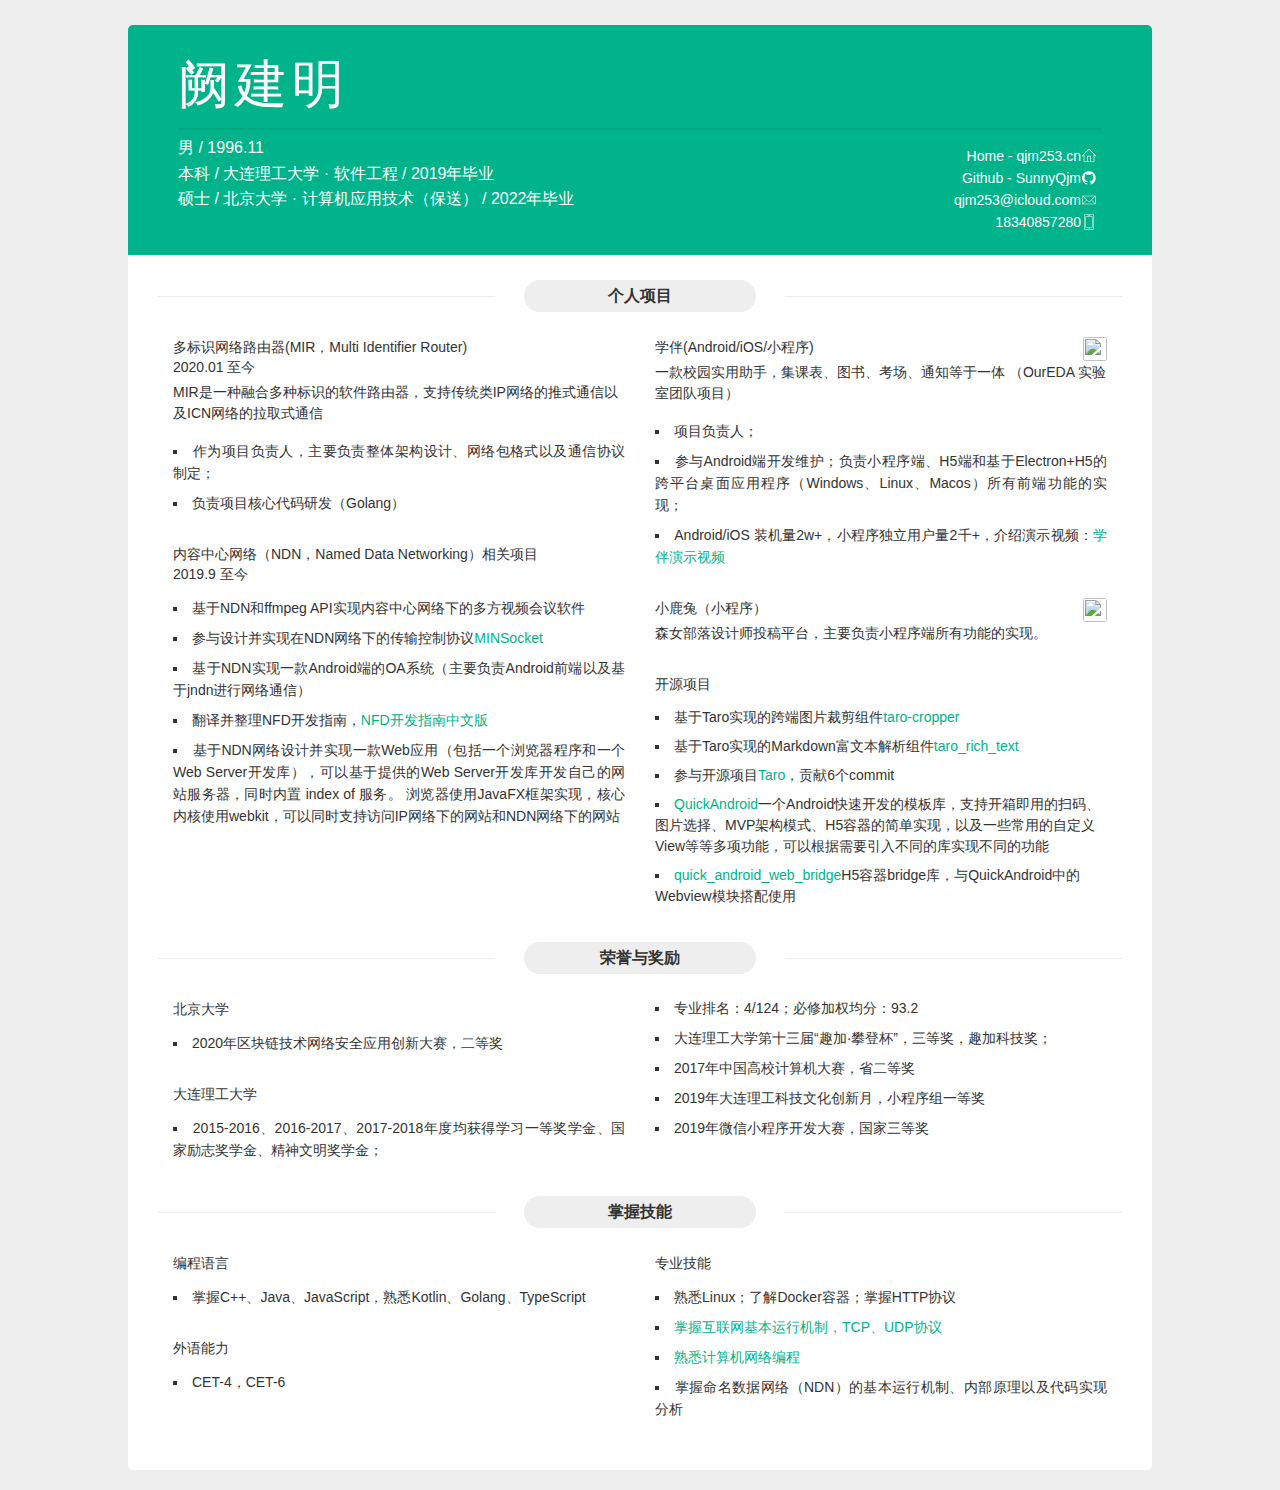
==== commit 3790e537: "modify: 修改简历" ====
--- a/docs/index.html
+++ b/docs/index.html
@@ -1,2 +1,2 @@
-<!DOCTYPE html><html><head><meta charset="utf-8"><meta http-equiv="X-UA-Compatible" content="IE=edge"><meta name="viewport" content="width=device-width, initial-scale=1"><title>简历 | 阙建明</title><style rel="stylesheet">a,abbr,acronym,address,applet,article,aside,audio,b,big,blockquote,body,canvas,caption,center,cite,code,dd,del,details,dfn,div,dl,dt,em,embed,fieldset,figcaption,figure,footer,form,h1,h2,h3,h4,h5,h6,header,hgroup,html,i,iframe,img,ins,kbd,label,legend,li,mark,menu,nav,object,ol,output,p,pre,q,ruby,s,samp,section,small,span,strike,strong,sub,summary,sup,table,tbody,td,tfoot,th,thead,time,tr,tt,u,ul,var,video{margin:0;padding:0;border:0;font:inherit;font-size:100%;vertical-align:baseline}html{line-height:1}ol,ul{list-style:none}table{border-collapse:collapse;border-spacing:0}caption,td,th{text-align:left;font-weight:400;vertical-align:middle}blockquote,q{quotes:none}blockquote:after,blockquote:before,q:after,q:before{content:"";content:none}a img{border:none}elements-of-type(html5-block){display:block}*{-webkit-box-sizing:border-box;-moz-box-sizing:border-box;box-sizing:border-box;user-select:none}body{color:#333;font-size:14px;line-height:1.5;font-family:Helvetica Neue,Helvetica,Arial,Microsoft YaHei,sans-serif;-webkit-font-smoothing:antialiased;-webkit-text-size-adjust:none;background-color:#eee;overflow:auto;padding-top:5px}@media screen and (max-width:1024px){body{padding-top:0}}a{text-decoration:none;color:#00b38a;-webkit-transition:all .2s ease-in-out;-moz-transition:all .2s ease-in-out;-o-transition:all .2s ease-in-out;transition:all .2s ease-in-out}.last-modified{position:absolute;top:30px;left:50%;width:1000px;color:#bbb;margin-left:-500px;font-size:12px;text-align:right}@media screen and (max-width:1024px){.last-modified{display:none}}@media print{.last-modified{display:none}}.download-pdf{position:absolute;top:30px;left:50%;color:#bbb;margin-left:-500px;font-size:12px;text-align:right}@media screen and (max-width:1024px){.download-pdf{display:none}}@media print{.download-pdf{display:none}}.content{position:relative;width:1024px;margin:20px auto;-webkit-border-radius:5px;-moz-border-radius:5px;-ms-border-radius:5px;-o-border-radius:5px;border-radius:5px;background-color:#fff;overflow:hidden}@media screen and (max-width:1024px){.content{width:100%;margin:0;-webkit-border-radius:0;-moz-border-radius:0;-ms-border-radius:0;-o-border-radius:0;border-radius:0}}.content-hd{width:100%;padding:20px 50px;color:#fff;background-color:#00b38a;overflow:hidden}@media screen and (max-width:720px){.content-hd{padding:25px 30px}}@media print{.content-hd{color:#000;background-color:#fff}}.content-hd .title{width:100%;border-bottom:2px solid #00a982;font-size:52px;font-weight:300;overflow:hidden;padding-bottom:5px;margin-bottom:5px}.content-hd .contact,.content-hd .info,.content-hd .job,.content-hd .name{width:50%}@media screen and (max-width:720px){.content-hd .contact,.content-hd .info,.content-hd .job,.content-hd .name{width:100%;text-align:center}}.content-hd .name{float:left}.content-hd .name h1{font-family:Lucida Grande,Hiragino Sans GB,Hiragino Sans GB W3,Helvetica Neue,Helvetica,Arial,Microsoft YaHei,sans-serif;font-weight:500;letter-spacing:5px}@media screen and (max-width:720px){.content-hd .name h1{letter-spacing:0;line-height:1.25;margin-top:10px}}.content-hd .name h1 small{font-weight:400;letter-spacing:0;font-size:24px;padding-left:10px}@media screen and (max-width:720px){.content-hd .name h1 small{display:block;padding-left:0;font-size:20px;line-height:1}}.content-hd .job{float:right;text-align:right}@media screen and (max-width:720px){.content-hd .job{text-align:center}}.content-hd .job h2{display:inline-block;font-size:24px}@media screen and (max-width:720px){.content-hd .job h2{border-top:1px solid #00a982;margin:5px auto 0;padding:10px}}.content-hd .info{float:left;line-height:1.6;font-size:16px}.content-hd .contact{float:right;line-height:1.6;font-size:16px;text-align:right;padding-right:5px}.content-hd .contact ul{margin:8px 0 4px}@media screen and (max-width:720px){.content-hd .contact ul{text-align:center;margin:16px 0 0}}.content-hd .contact ul>li{height:22px}@media screen and (max-width:720px){.content-hd .contact ul>li{display:inline-block}}.content-hd .contact ul>li>a{color:#fff;font-family:Lucida Grande,Hiragino Sans GB,Hiragino Sans GB W3,Helvetica Neue,Helvetica,Arial,Microsoft YaHei,sans-serif;font-size:14px;line-height:22px}@media print{.content-hd .contact ul>li>a{color:#000}}.content-hd .contact ul>li>a:hover{color:#e8e8e8}@media screen and (max-width:720px){.content-hd .contact ul>li>a .contact-link{display:none}}.content-hd .contact ul>li>a .iconfont{fill:#fff;vertical-align:text-top}@media screen and (max-width:720px){.content-hd .contact ul>li>a .iconfont{margin:5px 8px}}.content-bd{width:100%;min-height:200px;padding:20px 30px;overflow:hidden}@media screen and (max-width:720px){.content-bd{padding:20px 20px 50px}}.content-bd .content-left,.content-bd .content-right{width:50%}@media screen and (max-width:1024px){.content-bd .content-left,.content-bd .content-right{width:100%}}.content-bd .content-left{float:left}.content-bd .content-right{float:right}.content-bd section{overflow:hidden;padding:10px 15px}.content-bd .section-hd{position:relative;height:32px;margin:5px auto;overflow:hidden}.content-bd .section-bd{overflow:hidden}.content-bd .section-bd ul li{margin-top:8px;list-style:square inside}.content-bd .section-bd .item{margin-bottom:20px}.content-bd .section-title-l,.content-bd .section-title-r{position:absolute;top:50%;display:inline-block;width:35%;height:0;vertical-align:middle;border-top:1px solid #ededed}.content-bd .section-title-l{left:0}.content-bd .section-title-r{right:0}.content-bd .section-title{position:relative;z-index:1;width:24%;min-width:100px;margin:0 auto;padding:4px 10px;-webkit-border-radius:32px;-moz-border-radius:32px;-ms-border-radius:32px;-o-border-radius:32px;border-radius:32px;font-size:16px;font-weight:700;text-align:center;background-color:#eee}.content-bd .section-list{padding:10px 0 5px}.content-bd .item-hd{position:relative;padding:10px 0 5px;line-height:20px;overflow:hidden;font-weight:500;min-height:30px}.content-bd .item-hd .item-time{display:inline-block;float:left;width:25%}@media screen and (max-width:720px){.content-bd .item-hd .item-time{width:100%;margin-bottom:5px}}.content-bd .item-hd .item-more{position:absolute;top:10px;right:0}.content-bd .item-hd .item-name{float:left}.content-bd .item-bd{margin-bottom:5px}.content-bd .item-des{margin-bottom:16px}.content-bd .section-content{text-align:justify;word-break:break-all;line-height:22px}.content-bd .section-content em{display:inline-block;font-family:Menlo,Helvetica Neue,Helvetica,Arial,Microsoft YaHei,sans-serif;font-size:12px;line-height:14px;border:1px solid #d1d1d1;-webkit-border-radius:3px;-moz-border-radius:3px;-ms-border-radius:3px;-o-border-radius:3px;border-radius:3px;margin:2px;padding:0 3px;background-color:#f7f7f7}.content-bd .section-content strong{font-family:Helvetica Neue,Helvetica,Arial,Microsoft YaHei,sans-serif;font-size:12px;line-height:14px;border:1px solid #f3f3f3;-webkit-border-radius:3px;-moz-border-radius:3px;-ms-border-radius:3px;-o-border-radius:3px;border-radius:3px;font-weight:500;color:#444;margin:2px;padding:0 3px;background-color:#f6f6f6}.content-bd .practice .item-time{width:100%}.btn{display:inline-block;padding:0 5px;border:1px solid #00b38a;border-radius:3px;color:#00b38a;font-family:Menlo,Helvetica Neue,Helvetica,Arial,Microsoft YaHei,sans-serif;font-size:14px;line-height:18px;text-align:center}.btn:hover{color:#fff;background-color:#00b38a}.github-footer{text-align:center}.github-footer .footer-link{display:inline-block;color:#d1d1d1;margin-bottom:25px}@media screen and (max-width:1024px){.github-footer .footer-link{margin-top:25px}}@media print{.github-footer{display:none}}.skill{width:100%;padding:0!important}.link-icon{display:inline-block;width:24px;height:24px;position:absolute;right:0;top:10px;border-radius:3px}.link-icon svg{width:100%;height:100%}</style><base target="_blank"></head><body><p class="last-modified">最后更新于2021年3月</p><a class="download-pdf" href="https://resume.qjm253.cn/resume.pdf">下载 PDF</a><main class="content"><header class="content-hd"><section class="title"><div class="name"><h1>阙建明</h1></div></section><section class="info"><ul><li>男 / 1996.11</li><li>本科 / 大连理工大学 · 软件工程 / 2019年毕业</li><li>硕士 / 北京大学 · 计算机应用技术（保送） / 2022年毕业</li></ul></section><section class="contact"><ul><li><a href="https://qjm253.cn"><span class="contact-link">Home - qjm253.cn</span><span class="iconfont"><svg width="16px" height="16px" viewBox="0 0 1024 1024"><path d="M512 42.581333l-469.333333 469.333333 31.146667 31.146667L170.666667 446.250667l0 438.186667 682.666667 0L853.333333 446.208l96.853333 96.896 31.146667-31.146667L512 42.581333zM426.666667 841.770667l0-298.666667 170.666667 0 0 298.666667L426.666667 841.770667zM810.666667 841.770667l-170.666667 0 0-341.333333L384 500.437333l0 341.333333L213.333333 841.770667 213.333333 403.584l298.666667-298.666667 298.666667 298.666667L810.666667 841.770667z"></path></svg></span></a></li><li><a href="https://github.com/SunnyQjm"><span class="contact-link">Github - SunnyQjm</span><span class="iconfont"><svg width="16px" height="16px" viewBox="0 0 1024 1024"><path d="M941.714 512q0 143.433-83.712 258.011t-216.283 158.574q-15.433 2.853-22.565-3.986t-7.131-17.152v-120.576q0-55.442-29.696-81.152 32.585-3.438 58.587-10.277t53.723-22.272 46.299-37.998 30.281-60.014 11.703-86.016q0-69.157-45.129-117.723 21.138-52.005-4.571-116.553-16.018-5.157-46.299 6.29t-52.553 25.161l-21.723 13.714q-53.138-14.848-109.714-14.848t-109.714 14.848q-9.143-6.29-24.283-15.433t-47.726-22.016-49.152-7.717q-25.161 64.585-3.986 116.553-45.129 48.567-45.129 117.723 0 48.567 11.703 85.723t29.989 60.014 46.007 38.29 53.723 22.272 58.587 10.277q-22.857 20.553-28.014 58.843-11.995 5.705-25.71 8.558t-32.585 2.853-37.413-12.288-31.707-35.73q-10.862-18.286-27.721-29.696t-28.27-13.714l-11.447-1.719q-11.995 0-16.567 2.56t-2.853 6.583 5.157 8.009 7.424 6.839l3.986 2.853q12.581 5.705 24.869 21.723t17.993 29.147l5.705 13.129q7.424 21.723 25.161 35.145t38.29 17.152 39.717 3.986 31.707-2.011l13.129-2.304q0 21.723 0.293 50.871t0.293 30.866q0 10.277-7.424 17.152t-22.857 3.986q-132.571-43.995-216.283-158.574t-83.712-258.011q0-119.442 58.843-220.27t159.707-159.707 220.27-58.843 220.27 58.843 159.707 159.707 58.843 220.27z"></path></svg></span></a></li><li><a href="mailto:qjm253@icloud.com"><span class="contact-link">qjm253@icloud.com</span><span class="iconfont"><svg width="16px" height="16px" viewBox="0 0 1024 1024"><path d="M903.808 239.04l-818.304 0 0 545.92 852.992 0 0-545.92-34.688 0zM869.664 273.152l-329.536 329.536c-15.04 15.04-41.248 15.04-56.288 0l-329.6-329.536 715.392 0zM119.616 286.752l221.536 221.504-221.536 221.536 0-443.072zM146.848 750.848l218.464-218.432 94.432 94.4c13.952 13.952 32.512 21.664 52.256 21.664s38.304-7.712 52.256-21.664l94.432-94.432 218.432 218.432-730.304 0zM904.384 729.824l-221.536-221.568 221.536-221.568 0 443.136z"></path></svg></span></a></li><li><a href=""><span class="contact-link">18340857280</span><span class="iconfont"><svg width="16px" height="16px" viewBox="0 0 1024 1024"><path d="M256 1024l512 0c26.464 0 48-21.536 48-48l0-928c0-26.464-21.536-48-48-48l-512 0c-26.464 0-48 21.536-48 48l0 928c0 26.464 21.536 48 48 48zM240 48c0-8.832 7.168-16 16-16l512 0c8.832 0 16 7.168 16 16l0 928c0 8.832-7.168 16-16 16l-512 0c-8.832 0-16-7.168-16-16l0-928zM288 864l448 0c8.832 0 16-7.168 16-16l0-672c0-8.832-7.168-16-16-16l-448 0c-8.832 0-16 7.168-16 16l0 672c0 8.832 7.168 16 16 16zM304 192l416 0 0 640-416 0 0-640zM496 928c0 17.664 14.336 32 32 32s32-14.336 32-32c0-17.664-14.336-32-32-32-17.664 0-32 14.336-32 32zM448 128l128 0c8.832 0 16-7.168 16-16s-7.168-16-16-16l-128 0c-8.832 0-16 7.168-16 16s7.168 16 16 16z"></path></svg></span></a></li></ul></section></header><div class="content-bd"><header class="section-hd"><span class="section-title-l"></span><h2 class="section-title">个人项目</h2><span class="section-title-r"></span></header><div class="content-left"><section class="practice"><div class="section-bd"><div class="item"><header class="item-hd"><h3 class="item-name">多标识网络路由器(MIR，Multi Identifier Router)</h3><span class="item-time">2020.01 至今</span></header><div class="item-bd"><p class="item-des">MIR是一种融合多种标识的软件路由器，支持传统类IP网络的推式通信以及ICN网络的拉取式通信</p><ul class="section-content"><li>作为项目负责人，主要负责整体架构设计、网络包格式以及通信协议制定；</li><li>负责项目核心代码研发（Golang）</li></ul></div></div><div class="item"><header class="item-hd"><h3 class="item-name">内容中心网络（NDN，Named Center Network）相关项目</h3><span class="item-time">2019.9 至今</span></header><div class="item-bd"><ul class="section-content"><li>基于NDN和ffmpeg API实现内容中心网络下的多方视频会议软件</li><li>参与设计并实现在NDN网络下的传输控制协议<a href="https://gitea.qjm253.cn/SunnyQjm/MINSocketStack_cpp">MINSocket</a></li><li>基于NDN实现一款Android端的OA系统（主要负责Android前端以及基于jndn进行网络通信）</li><li>翻译并整理NFD开发指南，<a href="https://sunnyqjm.github.io/nfd-developer-guide-zh/#/">NFD开发指南中文版</a></li><li>基于NDN网络设计并实现一款Web应用（包括一个浏览器程序和一个Web Server开发库），可以基于提供的Web Server开发库开发自己的网站服务器，同时内置 index of 服务。
+<!DOCTYPE html><html><head><meta charset="utf-8"><meta http-equiv="X-UA-Compatible" content="IE=edge"><meta name="viewport" content="width=device-width, initial-scale=1"><title>简历 | 阙建明</title><style rel="stylesheet">a,abbr,acronym,address,applet,article,aside,audio,b,big,blockquote,body,canvas,caption,center,cite,code,dd,del,details,dfn,div,dl,dt,em,embed,fieldset,figcaption,figure,footer,form,h1,h2,h3,h4,h5,h6,header,hgroup,html,i,iframe,img,ins,kbd,label,legend,li,mark,menu,nav,object,ol,output,p,pre,q,ruby,s,samp,section,small,span,strike,strong,sub,summary,sup,table,tbody,td,tfoot,th,thead,time,tr,tt,u,ul,var,video{margin:0;padding:0;border:0;font:inherit;font-size:100%;vertical-align:baseline}html{line-height:1}ol,ul{list-style:none}table{border-collapse:collapse;border-spacing:0}caption,td,th{text-align:left;font-weight:400;vertical-align:middle}blockquote,q{quotes:none}blockquote:after,blockquote:before,q:after,q:before{content:"";content:none}a img{border:none}elements-of-type(html5-block){display:block}*{-webkit-box-sizing:border-box;-moz-box-sizing:border-box;box-sizing:border-box;user-select:none}body{color:#333;font-size:14px;line-height:1.5;font-family:Helvetica Neue,Helvetica,Arial,Microsoft YaHei,sans-serif;-webkit-font-smoothing:antialiased;-webkit-text-size-adjust:none;background-color:#eee;overflow:auto;padding-top:5px}@media screen and (max-width:1024px){body{padding-top:0}}a{text-decoration:none;color:#00b38a;-webkit-transition:all .2s ease-in-out;-moz-transition:all .2s ease-in-out;-o-transition:all .2s ease-in-out;transition:all .2s ease-in-out}.last-modified{position:absolute;top:30px;left:50%;width:1000px;color:#bbb;margin-left:-500px;font-size:12px;text-align:right}@media screen and (max-width:1024px){.last-modified{display:none}}@media print{.last-modified{display:none}}.download-pdf{position:absolute;top:30px;left:50%;color:#bbb;margin-left:-500px;font-size:12px;text-align:right}@media screen and (max-width:1024px){.download-pdf{display:none}}@media print{.download-pdf{display:none}}.content{position:relative;width:1024px;margin:20px auto;-webkit-border-radius:5px;-moz-border-radius:5px;-ms-border-radius:5px;-o-border-radius:5px;border-radius:5px;background-color:#fff;overflow:hidden}@media screen and (max-width:1024px){.content{width:100%;margin:0;-webkit-border-radius:0;-moz-border-radius:0;-ms-border-radius:0;-o-border-radius:0;border-radius:0}}.content-hd{width:100%;padding:20px 50px;color:#fff;background-color:#00b38a;overflow:hidden}@media screen and (max-width:720px){.content-hd{padding:25px 30px}}@media print{.content-hd{color:#000;background-color:#fff}}.content-hd .title{width:100%;border-bottom:2px solid #00a982;font-size:52px;font-weight:300;overflow:hidden;padding-bottom:5px;margin-bottom:5px}.content-hd .contact,.content-hd .info,.content-hd .job,.content-hd .name{width:50%}@media screen and (max-width:720px){.content-hd .contact,.content-hd .info,.content-hd .job,.content-hd .name{width:100%;text-align:center}}.content-hd .name{float:left}.content-hd .name h1{font-family:Lucida Grande,Hiragino Sans GB,Hiragino Sans GB W3,Helvetica Neue,Helvetica,Arial,Microsoft YaHei,sans-serif;font-weight:500;letter-spacing:5px}@media screen and (max-width:720px){.content-hd .name h1{letter-spacing:0;line-height:1.25;margin-top:10px}}.content-hd .name h1 small{font-weight:400;letter-spacing:0;font-size:24px;padding-left:10px}@media screen and (max-width:720px){.content-hd .name h1 small{display:block;padding-left:0;font-size:20px;line-height:1}}.content-hd .job{float:right;text-align:right}@media screen and (max-width:720px){.content-hd .job{text-align:center}}.content-hd .job h2{display:inline-block;font-size:24px}@media screen and (max-width:720px){.content-hd .job h2{border-top:1px solid #00a982;margin:5px auto 0;padding:10px}}.content-hd .info{float:left;line-height:1.6;font-size:16px}.content-hd .contact{float:right;line-height:1.6;font-size:16px;text-align:right;padding-right:5px}.content-hd .contact ul{margin:8px 0 4px}@media screen and (max-width:720px){.content-hd .contact ul{text-align:center;margin:16px 0 0}}.content-hd .contact ul>li{height:22px}@media screen and (max-width:720px){.content-hd .contact ul>li{display:inline-block}}.content-hd .contact ul>li>a{color:#fff;font-family:Lucida Grande,Hiragino Sans GB,Hiragino Sans GB W3,Helvetica Neue,Helvetica,Arial,Microsoft YaHei,sans-serif;font-size:14px;line-height:22px}@media print{.content-hd .contact ul>li>a{color:#000}}.content-hd .contact ul>li>a:hover{color:#e8e8e8}@media screen and (max-width:720px){.content-hd .contact ul>li>a .contact-link{display:none}}.content-hd .contact ul>li>a .iconfont{fill:#fff;vertical-align:text-top}@media screen and (max-width:720px){.content-hd .contact ul>li>a .iconfont{margin:5px 8px}}.content-bd{width:100%;min-height:200px;padding:20px 30px;overflow:hidden}@media screen and (max-width:720px){.content-bd{padding:20px 20px 50px}}.content-bd .content-left,.content-bd .content-right{width:50%}@media screen and (max-width:1024px){.content-bd .content-left,.content-bd .content-right{width:100%}}.content-bd .content-left{float:left}.content-bd .content-right{float:right}.content-bd section{overflow:hidden;padding:10px 15px}.content-bd .section-hd{position:relative;height:32px;margin:5px auto;overflow:hidden}.content-bd .section-bd{overflow:hidden}.content-bd .section-bd ul li{margin-top:8px;list-style:square inside}.content-bd .section-bd .item{margin-bottom:20px}.content-bd .section-title-l,.content-bd .section-title-r{position:absolute;top:50%;display:inline-block;width:35%;height:0;vertical-align:middle;border-top:1px solid #ededed}.content-bd .section-title-l{left:0}.content-bd .section-title-r{right:0}.content-bd .section-title{position:relative;z-index:1;width:24%;min-width:100px;margin:0 auto;padding:4px 10px;-webkit-border-radius:32px;-moz-border-radius:32px;-ms-border-radius:32px;-o-border-radius:32px;border-radius:32px;font-size:16px;font-weight:700;text-align:center;background-color:#eee}.content-bd .section-list{padding:10px 0 5px}.content-bd .item-hd{position:relative;padding:10px 0 5px;line-height:20px;overflow:hidden;font-weight:500;min-height:30px}.content-bd .item-hd .item-time{display:inline-block;float:left;width:25%}@media screen and (max-width:720px){.content-bd .item-hd .item-time{width:100%;margin-bottom:5px}}.content-bd .item-hd .item-more{position:absolute;top:10px;right:0}.content-bd .item-hd .item-name{float:left}.content-bd .item-bd{margin-bottom:5px}.content-bd .item-des{margin-bottom:16px}.content-bd .section-content{text-align:justify;word-break:break-all;line-height:22px}.content-bd .section-content em{display:inline-block;font-family:Menlo,Helvetica Neue,Helvetica,Arial,Microsoft YaHei,sans-serif;font-size:12px;line-height:14px;border:1px solid #d1d1d1;-webkit-border-radius:3px;-moz-border-radius:3px;-ms-border-radius:3px;-o-border-radius:3px;border-radius:3px;margin:2px;padding:0 3px;background-color:#f7f7f7}.content-bd .section-content strong{font-family:Helvetica Neue,Helvetica,Arial,Microsoft YaHei,sans-serif;font-size:12px;line-height:14px;border:1px solid #f3f3f3;-webkit-border-radius:3px;-moz-border-radius:3px;-ms-border-radius:3px;-o-border-radius:3px;border-radius:3px;font-weight:500;color:#444;margin:2px;padding:0 3px;background-color:#f6f6f6}.content-bd .practice .item-time{width:100%}.btn{display:inline-block;padding:0 5px;border:1px solid #00b38a;border-radius:3px;color:#00b38a;font-family:Menlo,Helvetica Neue,Helvetica,Arial,Microsoft YaHei,sans-serif;font-size:14px;line-height:18px;text-align:center}.btn:hover{color:#fff;background-color:#00b38a}.github-footer{text-align:center}.github-footer .footer-link{display:inline-block;color:#d1d1d1;margin-bottom:25px}@media screen and (max-width:1024px){.github-footer .footer-link{margin-top:25px}}@media print{.github-footer{display:none}}.skill{width:100%;padding:0!important}.link-icon{display:inline-block;width:24px;height:24px;position:absolute;right:0;top:10px;border-radius:3px}.link-icon svg{width:100%;height:100%}</style><base target="_blank"></head><body><p class="last-modified">最后更新于2021年3月</p><a class="download-pdf" href="https://resume.qjm253.cn/resume.pdf">下载 PDF</a><main class="content"><header class="content-hd"><section class="title"><div class="name"><h1>阙建明</h1></div></section><section class="info"><ul><li>男 / 1996.11</li><li>本科 / 大连理工大学 · 软件工程 / 2019年毕业</li><li>硕士 / 北京大学 · 计算机应用技术（保送） / 2022年毕业</li></ul></section><section class="contact"><ul><li><a href="https://qjm253.cn"><span class="contact-link">Home - qjm253.cn</span><span class="iconfont"><svg width="16px" height="16px" viewBox="0 0 1024 1024"><path d="M512 42.581333l-469.333333 469.333333 31.146667 31.146667L170.666667 446.250667l0 438.186667 682.666667 0L853.333333 446.208l96.853333 96.896 31.146667-31.146667L512 42.581333zM426.666667 841.770667l0-298.666667 170.666667 0 0 298.666667L426.666667 841.770667zM810.666667 841.770667l-170.666667 0 0-341.333333L384 500.437333l0 341.333333L213.333333 841.770667 213.333333 403.584l298.666667-298.666667 298.666667 298.666667L810.666667 841.770667z"></path></svg></span></a></li><li><a href="https://github.com/SunnyQjm"><span class="contact-link">Github - SunnyQjm</span><span class="iconfont"><svg width="16px" height="16px" viewBox="0 0 1024 1024"><path d="M941.714 512q0 143.433-83.712 258.011t-216.283 158.574q-15.433 2.853-22.565-3.986t-7.131-17.152v-120.576q0-55.442-29.696-81.152 32.585-3.438 58.587-10.277t53.723-22.272 46.299-37.998 30.281-60.014 11.703-86.016q0-69.157-45.129-117.723 21.138-52.005-4.571-116.553-16.018-5.157-46.299 6.29t-52.553 25.161l-21.723 13.714q-53.138-14.848-109.714-14.848t-109.714 14.848q-9.143-6.29-24.283-15.433t-47.726-22.016-49.152-7.717q-25.161 64.585-3.986 116.553-45.129 48.567-45.129 117.723 0 48.567 11.703 85.723t29.989 60.014 46.007 38.29 53.723 22.272 58.587 10.277q-22.857 20.553-28.014 58.843-11.995 5.705-25.71 8.558t-32.585 2.853-37.413-12.288-31.707-35.73q-10.862-18.286-27.721-29.696t-28.27-13.714l-11.447-1.719q-11.995 0-16.567 2.56t-2.853 6.583 5.157 8.009 7.424 6.839l3.986 2.853q12.581 5.705 24.869 21.723t17.993 29.147l5.705 13.129q7.424 21.723 25.161 35.145t38.29 17.152 39.717 3.986 31.707-2.011l13.129-2.304q0 21.723 0.293 50.871t0.293 30.866q0 10.277-7.424 17.152t-22.857 3.986q-132.571-43.995-216.283-158.574t-83.712-258.011q0-119.442 58.843-220.27t159.707-159.707 220.27-58.843 220.27 58.843 159.707 159.707 58.843 220.27z"></path></svg></span></a></li><li><a href="mailto:qjm253@icloud.com"><span class="contact-link">qjm253@icloud.com</span><span class="iconfont"><svg width="16px" height="16px" viewBox="0 0 1024 1024"><path d="M903.808 239.04l-818.304 0 0 545.92 852.992 0 0-545.92-34.688 0zM869.664 273.152l-329.536 329.536c-15.04 15.04-41.248 15.04-56.288 0l-329.6-329.536 715.392 0zM119.616 286.752l221.536 221.504-221.536 221.536 0-443.072zM146.848 750.848l218.464-218.432 94.432 94.4c13.952 13.952 32.512 21.664 52.256 21.664s38.304-7.712 52.256-21.664l94.432-94.432 218.432 218.432-730.304 0zM904.384 729.824l-221.536-221.568 221.536-221.568 0 443.136z"></path></svg></span></a></li><li><a href=""><span class="contact-link">18340857280</span><span class="iconfont"><svg width="16px" height="16px" viewBox="0 0 1024 1024"><path d="M256 1024l512 0c26.464 0 48-21.536 48-48l0-928c0-26.464-21.536-48-48-48l-512 0c-26.464 0-48 21.536-48 48l0 928c0 26.464 21.536 48 48 48zM240 48c0-8.832 7.168-16 16-16l512 0c8.832 0 16 7.168 16 16l0 928c0 8.832-7.168 16-16 16l-512 0c-8.832 0-16-7.168-16-16l0-928zM288 864l448 0c8.832 0 16-7.168 16-16l0-672c0-8.832-7.168-16-16-16l-448 0c-8.832 0-16 7.168-16 16l0 672c0 8.832 7.168 16 16 16zM304 192l416 0 0 640-416 0 0-640zM496 928c0 17.664 14.336 32 32 32s32-14.336 32-32c0-17.664-14.336-32-32-32-17.664 0-32 14.336-32 32zM448 128l128 0c8.832 0 16-7.168 16-16s-7.168-16-16-16l-128 0c-8.832 0-16 7.168-16 16s7.168 16 16 16z"></path></svg></span></a></li></ul></section></header><div class="content-bd"><header class="section-hd"><span class="section-title-l"></span><h2 class="section-title">个人项目</h2><span class="section-title-r"></span></header><div class="content-left"><section class="practice"><div class="section-bd"><div class="item"><header class="item-hd"><h3 class="item-name">多标识网络路由器(MIR，Multi Identifier Router)</h3><span class="item-time">2020.01 至今</span></header><div class="item-bd"><p class="item-des">MIR是一种融合多种标识的软件路由器，支持传统类IP网络的推式通信以及ICN网络的拉取式通信</p><ul class="section-content"><li>作为项目负责人，主要负责整体架构设计、网络包格式以及通信协议制定；</li><li>负责项目核心代码研发（Golang）</li></ul></div></div><div class="item"><header class="item-hd"><h3 class="item-name">内容中心网络（NDN，Named Data Networking）相关项目</h3><span class="item-time">2019.9 至今</span></header><div class="item-bd"><ul class="section-content"><li>基于NDN和ffmpeg API实现内容中心网络下的多方视频会议软件</li><li>参与设计并实现在NDN网络下的传输控制协议<a href="https://gitea.qjm253.cn/SunnyQjm/MINSocketStack_cpp">MINSocket</a></li><li>基于NDN实现一款Android端的OA系统（主要负责Android前端以及基于jndn进行网络通信）</li><li>翻译并整理NFD开发指南，<a href="https://sunnyqjm.github.io/nfd-developer-guide-zh/#/">NFD开发指南中文版</a></li><li>基于NDN网络设计并实现一款Web应用（包括一个浏览器程序和一个Web Server开发库），可以基于提供的Web Server开发库开发自己的网站服务器，同时内置 index of 服务。
                   浏览器使用JavaFX框架实现，核心内核使用webkit，可以同时支持访问IP网络下的网站和NDN网络下的网站</li></ul></div></div></div></section></div><div class="content-right"><section class="project"><div class="section-bd"><div class="item"><header class="item-hd"><h3 class="item-name">学伴(Android/iOS/小程序)</h3><img src="https://qjm253.cn/static/media/xueban_logo.59eda2dd.png" class="link-icon"></header><div class="item-bd"><p class="item-des">一款校园实用助手，集课表、图书、考场、通知等于一体 （OurEDA 实验室团队项目）</p><ul class="section-content"><li>项目负责人；</li><li>参与Android端开发维护；负责小程序端、H5端和基于Electron+H5的跨平台桌面应用程序（Windows、Linux、Macos）所有前端功能的实现；</li><li>Android/iOS 装机量2w+，小程序独立用户量2千+，介绍演示视频：<a href="https://www.bilibili.com/video/BV1nv411h7uP/">学伴演示视频</a></li></ul></div></div><div class="item"><header class="item-hd"><h3 class="item-name">小鹿兔（小程序）</h3><img src="https://gitee.com/quejianming/pic-bed/raw/master/uPic/2021/03/02/logo-1614687604.png" class="link-icon"></header><div class="item-bd"><p class="item-des">森女部落设计师投稿平台，主要负责小程序端所有功能的实现。</p></div></div><div class="item"><header class="item-hd"><h3>开源项目</h3></header><div class="item-bd"><ul><li>基于Taro实现的跨端图片裁剪组件<a href="https://github.com/SunnyQjm/taro-cropper">taro-cropper</a></li><li>基于Taro实现的Markdown富文本解析组件<a href="https://github.com/SunnyQjm/taro_rich_text">taro_rich_text</a></li><li>参与开源项目<a href="https://github.com/NervJS/taro">Taro</a>，贡献6个commit</li><li><a href="https://github.com/SunnyQjm/quickandroid">QuickAndroid</a>一个Android快速开发的模板库，支持开箱即用的扫码、图片选择、MVP架构模式、H5容器的简单实现，以及一些常用的自定义View等等多项功能，可以根据需要引入不同的库实现不同的功能</li><li><a href="https://github.com/SunnyQjm/quick_android_web_bridge">quick_android_web_bridge</a>H5容器bridge库，与QuickAndroid中的Webview模块搭配使用</li></ul></div></div></div></section></div><section class="skill"><header class="section-hd"><span class="section-title-l"></span><h2 class="section-title">荣誉与奖励</h2><span class="section-title-r"></span></header><div class="content-left"><section class="section-bd"><div class="item"><header class="item-hd"><span class="item-time">北京大学</span></header><div class="item-bd"><ul class="section-content"><li>2020年区块链技术网络安全应用创新大赛，二等奖</li></ul></div></div><div class="item"><header class="item-hd"><span class="item-time">大连理工大学</span></header><div class="item-bd"><ul class="section-content"><li>2015-2016、2016-2017、2017-2018年度均获得学习一等奖学金、国家励志奖学金、精神文明奖学金；</li></ul></div></div></section></div><div class="content-right"><section class="section-bd"><div class="item"><div class="item-bd"><ul class="section-content"><li>专业排名：4/124；必修加权均分：93.2</li><li>大连理工大学第十三届“趣加·攀登杯”，三等奖，趣加科技奖；</li><li>2017年中国高校计算机大赛，省二等奖</li><li>2019年大连理工科技文化创新月，小程序组一等奖</li><li>2019年微信小程序开发大赛，国家三等奖</li></ul></div></div></section></div></section><section class="skill"><header class="section-hd"><span class="section-title-l"></span><h2 class="section-title">掌握技能</h2><span class="section-title-r"></span></header><div class="content-left"><section class="section-bd"><div class="item"><header class="item-hd"><span class="item-time">编程语言</span></header><div class="item-bd"><ul class="section-content"><li>掌握C++、Java、JavaScript，熟悉Kotlin、Golang、TypeScript</li></ul></div></div><div class="item"><header class="item-hd"><span class="item-time">外语能力</span></header><div class="item-bd"><ul class="section-content"><li>CET-4，CET-6</li></ul></div></div></section></div><div class="content-right"><section class="section-bd"><div class="item"><header class="item-hd"><span class="item-time">专业技能</span></header><div class="item-bd"><ul class="section-content"><li>熟悉Linux；了解Docker容器；掌握HTTP协议</li><li><a href="https://sunnyqjm.github.io/tags/%E8%AE%A1%E7%AE%97%E6%9C%BA%E7%BD%91%E7%BB%9C/">掌握互联网基本运行机制，TCP、UDP协议</a></li><li><a href="https://sunnyqjm.github.io/tags/%E7%BD%91%E7%BB%9C%E7%BC%96%E7%A8%8B/">熟悉计算机网络编程</a></li><li>掌握命名数据网络（NDN）的基本运行机制、内部原理以及代码实现分析</li></ul></div></div></section></div></section></div></main></body></html>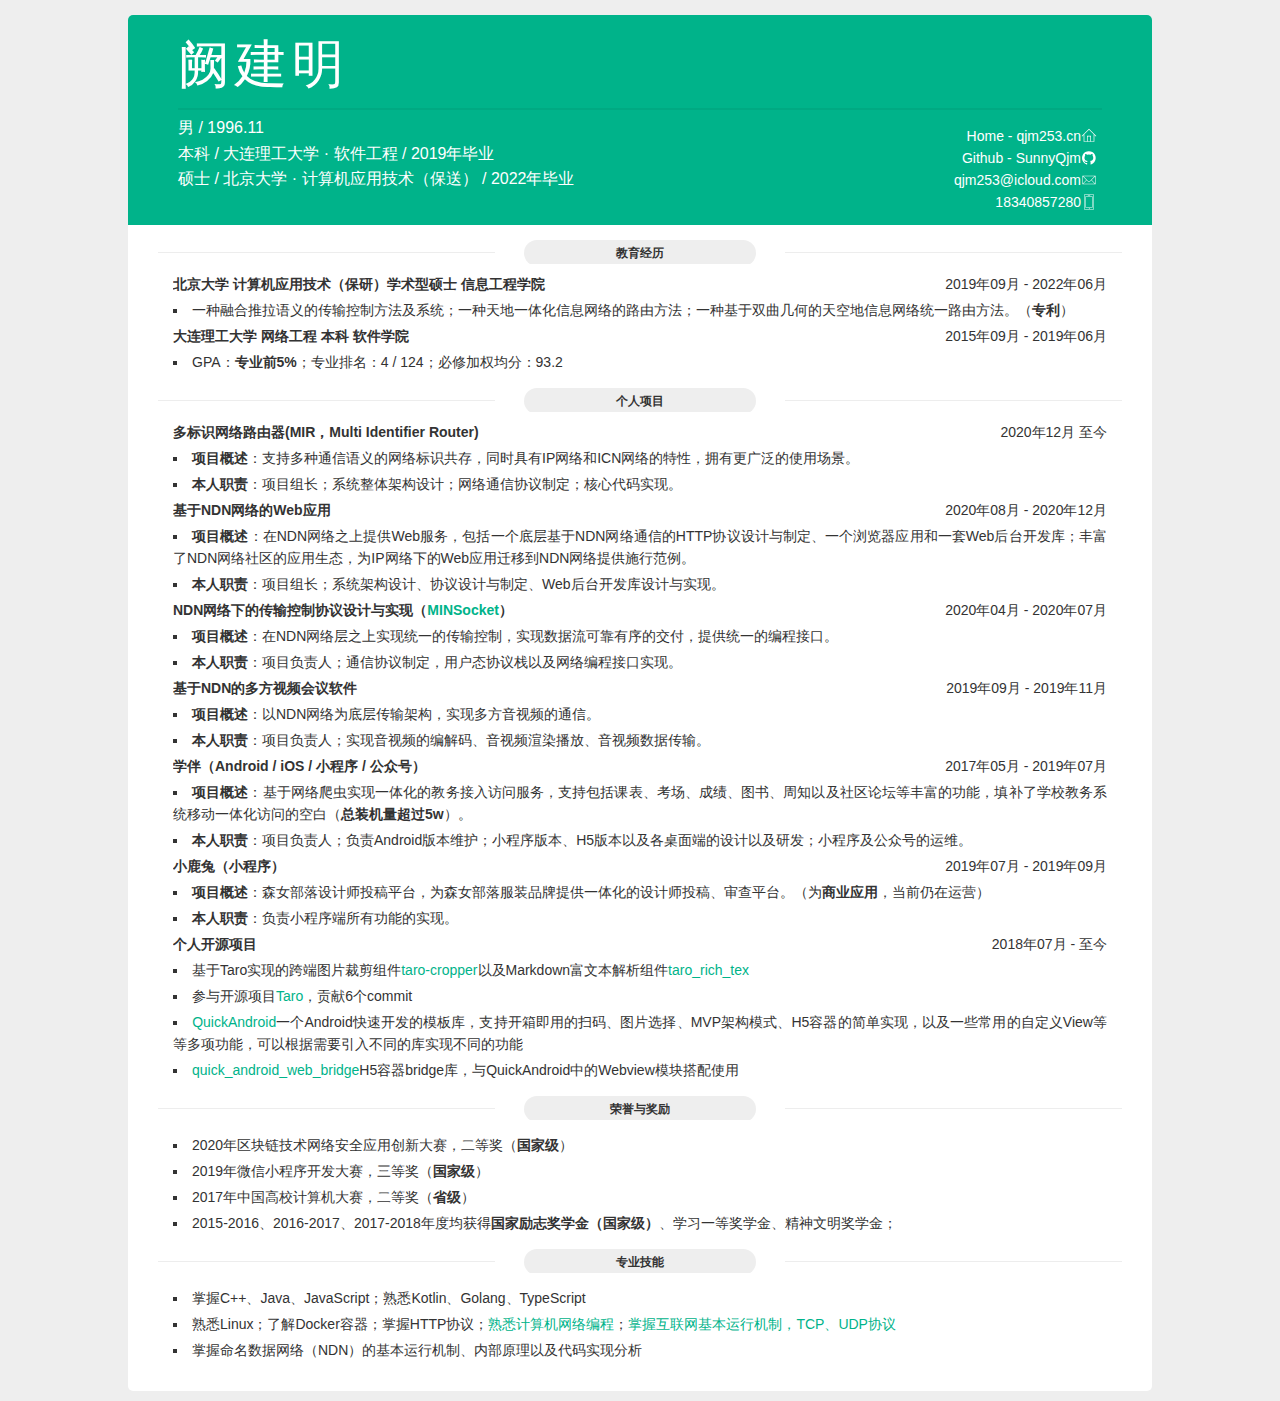
==== commit 55f41df7: "modify: 修改简历" ====
--- a/docs/index.html
+++ b/docs/index.html
@@ -1,2 +1 @@
-<!DOCTYPE html><html><head><meta charset="utf-8"><meta http-equiv="X-UA-Compatible" content="IE=edge"><meta name="viewport" content="width=device-width, initial-scale=1"><title>简历 | 阙建明</title><style rel="stylesheet">a,abbr,acronym,address,applet,article,aside,audio,b,big,blockquote,body,canvas,caption,center,cite,code,dd,del,details,dfn,div,dl,dt,em,embed,fieldset,figcaption,figure,footer,form,h1,h2,h3,h4,h5,h6,header,hgroup,html,i,iframe,img,ins,kbd,label,legend,li,mark,menu,nav,object,ol,output,p,pre,q,ruby,s,samp,section,small,span,strike,strong,sub,summary,sup,table,tbody,td,tfoot,th,thead,time,tr,tt,u,ul,var,video{margin:0;padding:0;border:0;font:inherit;font-size:100%;vertical-align:baseline}html{line-height:1}ol,ul{list-style:none}table{border-collapse:collapse;border-spacing:0}caption,td,th{text-align:left;font-weight:400;vertical-align:middle}blockquote,q{quotes:none}blockquote:after,blockquote:before,q:after,q:before{content:"";content:none}a img{border:none}elements-of-type(html5-block){display:block}*{-webkit-box-sizing:border-box;-moz-box-sizing:border-box;box-sizing:border-box;user-select:none}body{color:#333;font-size:14px;line-height:1.5;font-family:Helvetica Neue,Helvetica,Arial,Microsoft YaHei,sans-serif;-webkit-font-smoothing:antialiased;-webkit-text-size-adjust:none;background-color:#eee;overflow:auto;padding-top:5px}@media screen and (max-width:1024px){body{padding-top:0}}a{text-decoration:none;color:#00b38a;-webkit-transition:all .2s ease-in-out;-moz-transition:all .2s ease-in-out;-o-transition:all .2s ease-in-out;transition:all .2s ease-in-out}.last-modified{position:absolute;top:30px;left:50%;width:1000px;color:#bbb;margin-left:-500px;font-size:12px;text-align:right}@media screen and (max-width:1024px){.last-modified{display:none}}@media print{.last-modified{display:none}}.download-pdf{position:absolute;top:30px;left:50%;color:#bbb;margin-left:-500px;font-size:12px;text-align:right}@media screen and (max-width:1024px){.download-pdf{display:none}}@media print{.download-pdf{display:none}}.content{position:relative;width:1024px;margin:20px auto;-webkit-border-radius:5px;-moz-border-radius:5px;-ms-border-radius:5px;-o-border-radius:5px;border-radius:5px;background-color:#fff;overflow:hidden}@media screen and (max-width:1024px){.content{width:100%;margin:0;-webkit-border-radius:0;-moz-border-radius:0;-ms-border-radius:0;-o-border-radius:0;border-radius:0}}.content-hd{width:100%;padding:20px 50px;color:#fff;background-color:#00b38a;overflow:hidden}@media screen and (max-width:720px){.content-hd{padding:25px 30px}}@media print{.content-hd{color:#000;background-color:#fff}}.content-hd .title{width:100%;border-bottom:2px solid #00a982;font-size:52px;font-weight:300;overflow:hidden;padding-bottom:5px;margin-bottom:5px}.content-hd .contact,.content-hd .info,.content-hd .job,.content-hd .name{width:50%}@media screen and (max-width:720px){.content-hd .contact,.content-hd .info,.content-hd .job,.content-hd .name{width:100%;text-align:center}}.content-hd .name{float:left}.content-hd .name h1{font-family:Lucida Grande,Hiragino Sans GB,Hiragino Sans GB W3,Helvetica Neue,Helvetica,Arial,Microsoft YaHei,sans-serif;font-weight:500;letter-spacing:5px}@media screen and (max-width:720px){.content-hd .name h1{letter-spacing:0;line-height:1.25;margin-top:10px}}.content-hd .name h1 small{font-weight:400;letter-spacing:0;font-size:24px;padding-left:10px}@media screen and (max-width:720px){.content-hd .name h1 small{display:block;padding-left:0;font-size:20px;line-height:1}}.content-hd .job{float:right;text-align:right}@media screen and (max-width:720px){.content-hd .job{text-align:center}}.content-hd .job h2{display:inline-block;font-size:24px}@media screen and (max-width:720px){.content-hd .job h2{border-top:1px solid #00a982;margin:5px auto 0;padding:10px}}.content-hd .info{float:left;line-height:1.6;font-size:16px}.content-hd .contact{float:right;line-height:1.6;font-size:16px;text-align:right;padding-right:5px}.content-hd .contact ul{margin:8px 0 4px}@media screen and (max-width:720px){.content-hd .contact ul{text-align:center;margin:16px 0 0}}.content-hd .contact ul>li{height:22px}@media screen and (max-width:720px){.content-hd .contact ul>li{display:inline-block}}.content-hd .contact ul>li>a{color:#fff;font-family:Lucida Grande,Hiragino Sans GB,Hiragino Sans GB W3,Helvetica Neue,Helvetica,Arial,Microsoft YaHei,sans-serif;font-size:14px;line-height:22px}@media print{.content-hd .contact ul>li>a{color:#000}}.content-hd .contact ul>li>a:hover{color:#e8e8e8}@media screen and (max-width:720px){.content-hd .contact ul>li>a .contact-link{display:none}}.content-hd .contact ul>li>a .iconfont{fill:#fff;vertical-align:text-top}@media screen and (max-width:720px){.content-hd .contact ul>li>a .iconfont{margin:5px 8px}}.content-bd{width:100%;min-height:200px;padding:20px 30px;overflow:hidden}@media screen and (max-width:720px){.content-bd{padding:20px 20px 50px}}.content-bd .content-left,.content-bd .content-right{width:50%}@media screen and (max-width:1024px){.content-bd .content-left,.content-bd .content-right{width:100%}}.content-bd .content-left{float:left}.content-bd .content-right{float:right}.content-bd section{overflow:hidden;padding:10px 15px}.content-bd .section-hd{position:relative;height:32px;margin:5px auto;overflow:hidden}.content-bd .section-bd{overflow:hidden}.content-bd .section-bd ul li{margin-top:8px;list-style:square inside}.content-bd .section-bd .item{margin-bottom:20px}.content-bd .section-title-l,.content-bd .section-title-r{position:absolute;top:50%;display:inline-block;width:35%;height:0;vertical-align:middle;border-top:1px solid #ededed}.content-bd .section-title-l{left:0}.content-bd .section-title-r{right:0}.content-bd .section-title{position:relative;z-index:1;width:24%;min-width:100px;margin:0 auto;padding:4px 10px;-webkit-border-radius:32px;-moz-border-radius:32px;-ms-border-radius:32px;-o-border-radius:32px;border-radius:32px;font-size:16px;font-weight:700;text-align:center;background-color:#eee}.content-bd .section-list{padding:10px 0 5px}.content-bd .item-hd{position:relative;padding:10px 0 5px;line-height:20px;overflow:hidden;font-weight:500;min-height:30px}.content-bd .item-hd .item-time{display:inline-block;float:left;width:25%}@media screen and (max-width:720px){.content-bd .item-hd .item-time{width:100%;margin-bottom:5px}}.content-bd .item-hd .item-more{position:absolute;top:10px;right:0}.content-bd .item-hd .item-name{float:left}.content-bd .item-bd{margin-bottom:5px}.content-bd .item-des{margin-bottom:16px}.content-bd .section-content{text-align:justify;word-break:break-all;line-height:22px}.content-bd .section-content em{display:inline-block;font-family:Menlo,Helvetica Neue,Helvetica,Arial,Microsoft YaHei,sans-serif;font-size:12px;line-height:14px;border:1px solid #d1d1d1;-webkit-border-radius:3px;-moz-border-radius:3px;-ms-border-radius:3px;-o-border-radius:3px;border-radius:3px;margin:2px;padding:0 3px;background-color:#f7f7f7}.content-bd .section-content strong{font-family:Helvetica Neue,Helvetica,Arial,Microsoft YaHei,sans-serif;font-size:12px;line-height:14px;border:1px solid #f3f3f3;-webkit-border-radius:3px;-moz-border-radius:3px;-ms-border-radius:3px;-o-border-radius:3px;border-radius:3px;font-weight:500;color:#444;margin:2px;padding:0 3px;background-color:#f6f6f6}.content-bd .practice .item-time{width:100%}.btn{display:inline-block;padding:0 5px;border:1px solid #00b38a;border-radius:3px;color:#00b38a;font-family:Menlo,Helvetica Neue,Helvetica,Arial,Microsoft YaHei,sans-serif;font-size:14px;line-height:18px;text-align:center}.btn:hover{color:#fff;background-color:#00b38a}.github-footer{text-align:center}.github-footer .footer-link{display:inline-block;color:#d1d1d1;margin-bottom:25px}@media screen and (max-width:1024px){.github-footer .footer-link{margin-top:25px}}@media print{.github-footer{display:none}}.skill{width:100%;padding:0!important}.link-icon{display:inline-block;width:24px;height:24px;position:absolute;right:0;top:10px;border-radius:3px}.link-icon svg{width:100%;height:100%}</style><base target="_blank"></head><body><p class="last-modified">最后更新于2021年3月</p><a class="download-pdf" href="https://resume.qjm253.cn/resume.pdf">下载 PDF</a><main class="content"><header class="content-hd"><section class="title"><div class="name"><h1>阙建明</h1></div></section><section class="info"><ul><li>男 / 1996.11</li><li>本科 / 大连理工大学 · 软件工程 / 2019年毕业</li><li>硕士 / 北京大学 · 计算机应用技术（保送） / 2022年毕业</li></ul></section><section class="contact"><ul><li><a href="https://qjm253.cn"><span class="contact-link">Home - qjm253.cn</span><span class="iconfont"><svg width="16px" height="16px" viewBox="0 0 1024 1024"><path d="M512 42.581333l-469.333333 469.333333 31.146667 31.146667L170.666667 446.250667l0 438.186667 682.666667 0L853.333333 446.208l96.853333 96.896 31.146667-31.146667L512 42.581333zM426.666667 841.770667l0-298.666667 170.666667 0 0 298.666667L426.666667 841.770667zM810.666667 841.770667l-170.666667 0 0-341.333333L384 500.437333l0 341.333333L213.333333 841.770667 213.333333 403.584l298.666667-298.666667 298.666667 298.666667L810.666667 841.770667z"></path></svg></span></a></li><li><a href="https://github.com/SunnyQjm"><span class="contact-link">Github - SunnyQjm</span><span class="iconfont"><svg width="16px" height="16px" viewBox="0 0 1024 1024"><path d="M941.714 512q0 143.433-83.712 258.011t-216.283 158.574q-15.433 2.853-22.565-3.986t-7.131-17.152v-120.576q0-55.442-29.696-81.152 32.585-3.438 58.587-10.277t53.723-22.272 46.299-37.998 30.281-60.014 11.703-86.016q0-69.157-45.129-117.723 21.138-52.005-4.571-116.553-16.018-5.157-46.299 6.29t-52.553 25.161l-21.723 13.714q-53.138-14.848-109.714-14.848t-109.714 14.848q-9.143-6.29-24.283-15.433t-47.726-22.016-49.152-7.717q-25.161 64.585-3.986 116.553-45.129 48.567-45.129 117.723 0 48.567 11.703 85.723t29.989 60.014 46.007 38.29 53.723 22.272 58.587 10.277q-22.857 20.553-28.014 58.843-11.995 5.705-25.71 8.558t-32.585 2.853-37.413-12.288-31.707-35.73q-10.862-18.286-27.721-29.696t-28.27-13.714l-11.447-1.719q-11.995 0-16.567 2.56t-2.853 6.583 5.157 8.009 7.424 6.839l3.986 2.853q12.581 5.705 24.869 21.723t17.993 29.147l5.705 13.129q7.424 21.723 25.161 35.145t38.29 17.152 39.717 3.986 31.707-2.011l13.129-2.304q0 21.723 0.293 50.871t0.293 30.866q0 10.277-7.424 17.152t-22.857 3.986q-132.571-43.995-216.283-158.574t-83.712-258.011q0-119.442 58.843-220.27t159.707-159.707 220.27-58.843 220.27 58.843 159.707 159.707 58.843 220.27z"></path></svg></span></a></li><li><a href="mailto:qjm253@icloud.com"><span class="contact-link">qjm253@icloud.com</span><span class="iconfont"><svg width="16px" height="16px" viewBox="0 0 1024 1024"><path d="M903.808 239.04l-818.304 0 0 545.92 852.992 0 0-545.92-34.688 0zM869.664 273.152l-329.536 329.536c-15.04 15.04-41.248 15.04-56.288 0l-329.6-329.536 715.392 0zM119.616 286.752l221.536 221.504-221.536 221.536 0-443.072zM146.848 750.848l218.464-218.432 94.432 94.4c13.952 13.952 32.512 21.664 52.256 21.664s38.304-7.712 52.256-21.664l94.432-94.432 218.432 218.432-730.304 0zM904.384 729.824l-221.536-221.568 221.536-221.568 0 443.136z"></path></svg></span></a></li><li><a href=""><span class="contact-link">18340857280</span><span class="iconfont"><svg width="16px" height="16px" viewBox="0 0 1024 1024"><path d="M256 1024l512 0c26.464 0 48-21.536 48-48l0-928c0-26.464-21.536-48-48-48l-512 0c-26.464 0-48 21.536-48 48l0 928c0 26.464 21.536 48 48 48zM240 48c0-8.832 7.168-16 16-16l512 0c8.832 0 16 7.168 16 16l0 928c0 8.832-7.168 16-16 16l-512 0c-8.832 0-16-7.168-16-16l0-928zM288 864l448 0c8.832 0 16-7.168 16-16l0-672c0-8.832-7.168-16-16-16l-448 0c-8.832 0-16 7.168-16 16l0 672c0 8.832 7.168 16 16 16zM304 192l416 0 0 640-416 0 0-640zM496 928c0 17.664 14.336 32 32 32s32-14.336 32-32c0-17.664-14.336-32-32-32-17.664 0-32 14.336-32 32zM448 128l128 0c8.832 0 16-7.168 16-16s-7.168-16-16-16l-128 0c-8.832 0-16 7.168-16 16s7.168 16 16 16z"></path></svg></span></a></li></ul></section></header><div class="content-bd"><header class="section-hd"><span class="section-title-l"></span><h2 class="section-title">个人项目</h2><span class="section-title-r"></span></header><div class="content-left"><section class="practice"><div class="section-bd"><div class="item"><header class="item-hd"><h3 class="item-name">多标识网络路由器(MIR，Multi Identifier Router)</h3><span class="item-time">2020.01 至今</span></header><div class="item-bd"><p class="item-des">MIR是一种融合多种标识的软件路由器，支持传统类IP网络的推式通信以及ICN网络的拉取式通信</p><ul class="section-content"><li>作为项目负责人，主要负责整体架构设计、网络包格式以及通信协议制定；</li><li>负责项目核心代码研发（Golang）</li></ul></div></div><div class="item"><header class="item-hd"><h3 class="item-name">内容中心网络（NDN，Named Data Networking）相关项目</h3><span class="item-time">2019.9 至今</span></header><div class="item-bd"><ul class="section-content"><li>基于NDN和ffmpeg API实现内容中心网络下的多方视频会议软件</li><li>参与设计并实现在NDN网络下的传输控制协议<a href="https://gitea.qjm253.cn/SunnyQjm/MINSocketStack_cpp">MINSocket</a></li><li>基于NDN实现一款Android端的OA系统（主要负责Android前端以及基于jndn进行网络通信）</li><li>翻译并整理NFD开发指南，<a href="https://sunnyqjm.github.io/nfd-developer-guide-zh/#/">NFD开发指南中文版</a></li><li>基于NDN网络设计并实现一款Web应用（包括一个浏览器程序和一个Web Server开发库），可以基于提供的Web Server开发库开发自己的网站服务器，同时内置 index of 服务。
-                  浏览器使用JavaFX框架实现，核心内核使用webkit，可以同时支持访问IP网络下的网站和NDN网络下的网站</li></ul></div></div></div></section></div><div class="content-right"><section class="project"><div class="section-bd"><div class="item"><header class="item-hd"><h3 class="item-name">学伴(Android/iOS/小程序)</h3><img src="https://qjm253.cn/static/media/xueban_logo.59eda2dd.png" class="link-icon"></header><div class="item-bd"><p class="item-des">一款校园实用助手，集课表、图书、考场、通知等于一体 （OurEDA 实验室团队项目）</p><ul class="section-content"><li>项目负责人；</li><li>参与Android端开发维护；负责小程序端、H5端和基于Electron+H5的跨平台桌面应用程序（Windows、Linux、Macos）所有前端功能的实现；</li><li>Android/iOS 装机量2w+，小程序独立用户量2千+，介绍演示视频：<a href="https://www.bilibili.com/video/BV1nv411h7uP/">学伴演示视频</a></li></ul></div></div><div class="item"><header class="item-hd"><h3 class="item-name">小鹿兔（小程序）</h3><img src="https://gitee.com/quejianming/pic-bed/raw/master/uPic/2021/03/02/logo-1614687604.png" class="link-icon"></header><div class="item-bd"><p class="item-des">森女部落设计师投稿平台，主要负责小程序端所有功能的实现。</p></div></div><div class="item"><header class="item-hd"><h3>开源项目</h3></header><div class="item-bd"><ul><li>基于Taro实现的跨端图片裁剪组件<a href="https://github.com/SunnyQjm/taro-cropper">taro-cropper</a></li><li>基于Taro实现的Markdown富文本解析组件<a href="https://github.com/SunnyQjm/taro_rich_text">taro_rich_text</a></li><li>参与开源项目<a href="https://github.com/NervJS/taro">Taro</a>，贡献6个commit</li><li><a href="https://github.com/SunnyQjm/quickandroid">QuickAndroid</a>一个Android快速开发的模板库，支持开箱即用的扫码、图片选择、MVP架构模式、H5容器的简单实现，以及一些常用的自定义View等等多项功能，可以根据需要引入不同的库实现不同的功能</li><li><a href="https://github.com/SunnyQjm/quick_android_web_bridge">quick_android_web_bridge</a>H5容器bridge库，与QuickAndroid中的Webview模块搭配使用</li></ul></div></div></div></section></div><section class="skill"><header class="section-hd"><span class="section-title-l"></span><h2 class="section-title">荣誉与奖励</h2><span class="section-title-r"></span></header><div class="content-left"><section class="section-bd"><div class="item"><header class="item-hd"><span class="item-time">北京大学</span></header><div class="item-bd"><ul class="section-content"><li>2020年区块链技术网络安全应用创新大赛，二等奖</li></ul></div></div><div class="item"><header class="item-hd"><span class="item-time">大连理工大学</span></header><div class="item-bd"><ul class="section-content"><li>2015-2016、2016-2017、2017-2018年度均获得学习一等奖学金、国家励志奖学金、精神文明奖学金；</li></ul></div></div></section></div><div class="content-right"><section class="section-bd"><div class="item"><div class="item-bd"><ul class="section-content"><li>专业排名：4/124；必修加权均分：93.2</li><li>大连理工大学第十三届“趣加·攀登杯”，三等奖，趣加科技奖；</li><li>2017年中国高校计算机大赛，省二等奖</li><li>2019年大连理工科技文化创新月，小程序组一等奖</li><li>2019年微信小程序开发大赛，国家三等奖</li></ul></div></div></section></div></section><section class="skill"><header class="section-hd"><span class="section-title-l"></span><h2 class="section-title">掌握技能</h2><span class="section-title-r"></span></header><div class="content-left"><section class="section-bd"><div class="item"><header class="item-hd"><span class="item-time">编程语言</span></header><div class="item-bd"><ul class="section-content"><li>掌握C++、Java、JavaScript，熟悉Kotlin、Golang、TypeScript</li></ul></div></div><div class="item"><header class="item-hd"><span class="item-time">外语能力</span></header><div class="item-bd"><ul class="section-content"><li>CET-4，CET-6</li></ul></div></div></section></div><div class="content-right"><section class="section-bd"><div class="item"><header class="item-hd"><span class="item-time">专业技能</span></header><div class="item-bd"><ul class="section-content"><li>熟悉Linux；了解Docker容器；掌握HTTP协议</li><li><a href="https://sunnyqjm.github.io/tags/%E8%AE%A1%E7%AE%97%E6%9C%BA%E7%BD%91%E7%BB%9C/">掌握互联网基本运行机制，TCP、UDP协议</a></li><li><a href="https://sunnyqjm.github.io/tags/%E7%BD%91%E7%BB%9C%E7%BC%96%E7%A8%8B/">熟悉计算机网络编程</a></li><li>掌握命名数据网络（NDN）的基本运行机制、内部原理以及代码实现分析</li></ul></div></div></section></div></section></div></main></body></html>+<!DOCTYPE html><html><head><meta charset="utf-8"><meta http-equiv="X-UA-Compatible" content="IE=edge"><meta name="viewport" content="width=device-width, initial-scale=1"><title>简历 | 阙建明</title><style rel="stylesheet">a,abbr,acronym,address,applet,article,aside,audio,b,big,blockquote,body,canvas,caption,center,cite,code,dd,del,details,dfn,div,dl,dt,em,embed,fieldset,figcaption,figure,footer,form,h1,h2,h3,h4,h5,h6,header,hgroup,html,i,iframe,img,ins,kbd,label,legend,li,mark,menu,nav,object,ol,output,p,pre,q,ruby,s,samp,section,small,span,strike,strong,sub,summary,sup,table,tbody,td,tfoot,th,thead,time,tr,tt,u,ul,var,video{margin:0;padding:0;border:0;font:inherit;font-size:100%;vertical-align:baseline}html{line-height:1}ol,ul{list-style:none}table{border-collapse:collapse;border-spacing:0}caption,td,th{text-align:left;font-weight:400;vertical-align:middle}blockquote,q{quotes:none}blockquote:after,blockquote:before,q:after,q:before{content:"";content:none}a img{border:none}elements-of-type(html5-block){display:block}*{-webkit-box-sizing:border-box;-moz-box-sizing:border-box;box-sizing:border-box;user-select:none}body{color:#333;font-size:14px;line-height:1.5;font-family:Helvetica Neue,Helvetica,Arial,Microsoft YaHei,sans-serif;-webkit-font-smoothing:antialiased;-webkit-text-size-adjust:none;background-color:#eee;overflow:auto;padding-top:5px}@media screen and (max-width:1024px){body{padding-top:0}}a{text-decoration:none;color:#00b38a;-webkit-transition:all .2s ease-in-out;-moz-transition:all .2s ease-in-out;-o-transition:all .2s ease-in-out;transition:all .2s ease-in-out}.last-modified{position:absolute;top:30px;left:50%;width:1000px;color:#bbb;margin-left:-500px;font-size:12px;text-align:right}@media screen and (max-width:1024px){.last-modified{display:none}}@media print{.last-modified{display:none}}.download-pdf{position:absolute;top:30px;left:50%;color:#bbb;margin-left:-500px;font-size:12px;text-align:right}@media screen and (max-width:1024px){.download-pdf{display:none}}@media print{.download-pdf{display:none}}.content{position:relative;width:1024px;margin:10px auto;-webkit-border-radius:5px;-moz-border-radius:5px;-ms-border-radius:5px;-o-border-radius:5px;border-radius:5px;background-color:#fff;overflow:hidden}@media screen and (max-width:1024px){.content{width:100%;margin:0;-webkit-border-radius:0;-moz-border-radius:0;-ms-border-radius:0;-o-border-radius:0;border-radius:0}}.content-hd{width:100%;padding:10px 50px;color:#fff;background-color:#00b38a;overflow:hidden}@media screen and (max-width:720px){.content-hd{padding:25px 30px}}@media print{.content-hd{color:#000;background-color:#fff}}.content-hd .title{width:100%;border-bottom:2px solid #00a982;font-size:52px;font-weight:300;overflow:hidden;padding-bottom:5px;margin-bottom:5px}.content-hd .contact,.content-hd .info,.content-hd .job,.content-hd .name{width:50%}@media screen and (max-width:720px){.content-hd .contact,.content-hd .info,.content-hd .job,.content-hd .name{width:100%;text-align:center}}.content-hd .name{float:left}.content-hd .name h1{font-family:Lucida Grande,Hiragino Sans GB,Hiragino Sans GB W3,Helvetica Neue,Helvetica,Arial,Microsoft YaHei,sans-serif;font-weight:500;letter-spacing:5px}@media screen and (max-width:720px){.content-hd .name h1{letter-spacing:0;line-height:1.25;margin-top:10px}}.content-hd .name h1 small{font-weight:400;letter-spacing:0;font-size:24px;padding-left:10px}@media screen and (max-width:720px){.content-hd .name h1 small{display:block;padding-left:0;font-size:20px;line-height:1}}.content-hd .job{float:right;text-align:right}@media screen and (max-width:720px){.content-hd .job{text-align:center}}.content-hd .job h2{display:inline-block;font-size:24px}@media screen and (max-width:720px){.content-hd .job h2{border-top:1px solid #00a982;margin:5px auto 0;padding:10px}}.content-hd .info{float:left;line-height:1.6;font-size:16px}.content-hd .contact{float:right;line-height:1.6;font-size:16px;text-align:right;padding-right:5px}.content-hd .contact ul{margin:8px 0 4px}@media screen and (max-width:720px){.content-hd .contact ul{text-align:center;margin:16px 0 0}}.content-hd .contact ul>li{height:22px}@media screen and (max-width:720px){.content-hd .contact ul>li{display:inline-block}}.content-hd .contact ul>li>a{color:#fff;font-family:Lucida Grande,Hiragino Sans GB,Hiragino Sans GB W3,Helvetica Neue,Helvetica,Arial,Microsoft YaHei,sans-serif;font-size:14px;line-height:22px}@media print{.content-hd .contact ul>li>a{color:#000}}.content-hd .contact ul>li>a:hover{color:#e8e8e8}@media screen and (max-width:720px){.content-hd .contact ul>li>a .contact-link{display:none}}.content-hd .contact ul>li>a .iconfont{fill:#fff;vertical-align:text-top}@media screen and (max-width:720px){.content-hd .contact ul>li>a .iconfont{margin:5px 8px}}.content-bd{width:100%;min-height:200px;padding:10px 30px 20px;overflow:hidden}@media screen and (max-width:720px){.content-bd{padding:10px 20px 50px}}.content-bd .content-left,.content-bd .content-right{width:50%}@media screen and (max-width:1024px){.content-bd .content-left,.content-bd .content-right{width:100%}}.content-bd .content-left{float:left}.content-bd .content-right{float:right}.content-bd section{overflow:hidden;padding:5px 15px}.content-bd .section-hd{position:relative;height:24px;margin:5px auto;overflow:hidden}.content-bd .section-bd{overflow:hidden}.content-bd .section-bd ul li{margin-top:4px;list-style:square inside}.content-bd .section-bd .item{margin-bottom:0}.content-bd .section-title-l,.content-bd .section-title-r{position:absolute;top:50%;display:inline-block;width:35%;height:0;vertical-align:middle;border-top:1px solid #ededed}.content-bd .section-title-l{left:0}.content-bd .section-title-r{right:0}.content-bd .section-title{position:relative;z-index:1;width:24%;min-width:100px;margin:0 auto;padding:4px 10px;-webkit-border-radius:32px;-moz-border-radius:32px;-ms-border-radius:32px;-o-border-radius:32px;border-radius:32px;font-size:12px;font-weight:700;text-align:center;background-color:#eee}.content-bd .section-list{padding:10px 0 5px}.content-bd .item-hd{position:relative;overflow:hidden;display:flex;flex-direction:row;align-items:center;justify-content:space-between}.content-bd .item-hd .item-title{font-weight:700}.content-bd .item-hd .item-more{position:absolute;top:10px;right:0}.content-bd .item-hd .item-name{float:left}.content-bd .item-bd{margin-bottom:5px}.content-bd .item-des{margin-bottom:16px}.content-bd .section-content{text-align:justify;word-break:break-all;line-height:22px}.content-bd .section-content em{display:inline-block;font-family:Menlo,Helvetica Neue,Helvetica,Arial,Microsoft YaHei,sans-serif;font-size:12px;line-height:14px;border:1px solid #d1d1d1;-webkit-border-radius:3px;-moz-border-radius:3px;-ms-border-radius:3px;-o-border-radius:3px;border-radius:3px;margin:2px;padding:0 3px;background-color:#f7f7f7}.content-bd .section-content strong{font-family:Helvetica Neue,Helvetica,Arial,Microsoft YaHei,sans-serif;font-size:12px;line-height:14px;border:1px solid #f3f3f3;-webkit-border-radius:3px;-moz-border-radius:3px;-ms-border-radius:3px;-o-border-radius:3px;border-radius:3px;font-weight:500;color:#444;margin:2px;padding:0 3px;background-color:#f6f6f6}.content-bd .practice .item-time{width:100%}.btn{display:inline-block;padding:0 5px;border:1px solid #00b38a;border-radius:3px;color:#00b38a;font-family:Menlo,Helvetica Neue,Helvetica,Arial,Microsoft YaHei,sans-serif;font-size:14px;line-height:18px;text-align:center}.btn:hover{color:#fff;background-color:#00b38a}.github-footer{text-align:center}.github-footer .footer-link{display:inline-block;color:#d1d1d1;margin-bottom:25px}@media screen and (max-width:1024px){.github-footer .footer-link{margin-top:25px}}@media print{.github-footer{display:none}}.skill{width:100%;padding:0!important}.link-icon{display:inline-block;width:24px;height:24px;position:absolute;right:0;top:10px;border-radius:3px}.link-icon svg{width:100%;height:100%}</style><base target="_blank"></head><body><p class="last-modified">最后更新于2021年3月</p><a class="download-pdf" href="https://resume.qjm253.cn/resume.pdf">下载 PDF</a><main class="content"><header class="content-hd"><section class="title"><div class="name"><h1>阙建明</h1></div></section><section class="info"><ul><li>男 / 1996.11</li><li>本科 / 大连理工大学 · 软件工程 / 2019年毕业</li><li>硕士 / 北京大学 · 计算机应用技术（保送） / 2022年毕业</li></ul></section><section class="contact"><ul><li><a href="https://qjm253.cn"><span class="contact-link">Home - qjm253.cn</span><span class="iconfont"><svg width="16px" height="16px" viewBox="0 0 1024 1024"><path d="M512 42.581333l-469.333333 469.333333 31.146667 31.146667L170.666667 446.250667l0 438.186667 682.666667 0L853.333333 446.208l96.853333 96.896 31.146667-31.146667L512 42.581333zM426.666667 841.770667l0-298.666667 170.666667 0 0 298.666667L426.666667 841.770667zM810.666667 841.770667l-170.666667 0 0-341.333333L384 500.437333l0 341.333333L213.333333 841.770667 213.333333 403.584l298.666667-298.666667 298.666667 298.666667L810.666667 841.770667z"></path></svg></span></a></li><li><a href="https://github.com/SunnyQjm"><span class="contact-link">Github - SunnyQjm</span><span class="iconfont"><svg width="16px" height="16px" viewBox="0 0 1024 1024"><path d="M941.714 512q0 143.433-83.712 258.011t-216.283 158.574q-15.433 2.853-22.565-3.986t-7.131-17.152v-120.576q0-55.442-29.696-81.152 32.585-3.438 58.587-10.277t53.723-22.272 46.299-37.998 30.281-60.014 11.703-86.016q0-69.157-45.129-117.723 21.138-52.005-4.571-116.553-16.018-5.157-46.299 6.29t-52.553 25.161l-21.723 13.714q-53.138-14.848-109.714-14.848t-109.714 14.848q-9.143-6.29-24.283-15.433t-47.726-22.016-49.152-7.717q-25.161 64.585-3.986 116.553-45.129 48.567-45.129 117.723 0 48.567 11.703 85.723t29.989 60.014 46.007 38.29 53.723 22.272 58.587 10.277q-22.857 20.553-28.014 58.843-11.995 5.705-25.71 8.558t-32.585 2.853-37.413-12.288-31.707-35.73q-10.862-18.286-27.721-29.696t-28.27-13.714l-11.447-1.719q-11.995 0-16.567 2.56t-2.853 6.583 5.157 8.009 7.424 6.839l3.986 2.853q12.581 5.705 24.869 21.723t17.993 29.147l5.705 13.129q7.424 21.723 25.161 35.145t38.29 17.152 39.717 3.986 31.707-2.011l13.129-2.304q0 21.723 0.293 50.871t0.293 30.866q0 10.277-7.424 17.152t-22.857 3.986q-132.571-43.995-216.283-158.574t-83.712-258.011q0-119.442 58.843-220.27t159.707-159.707 220.27-58.843 220.27 58.843 159.707 159.707 58.843 220.27z"></path></svg></span></a></li><li><a href="mailto:qjm253@icloud.com"><span class="contact-link">qjm253@icloud.com</span><span class="iconfont"><svg width="16px" height="16px" viewBox="0 0 1024 1024"><path d="M903.808 239.04l-818.304 0 0 545.92 852.992 0 0-545.92-34.688 0zM869.664 273.152l-329.536 329.536c-15.04 15.04-41.248 15.04-56.288 0l-329.6-329.536 715.392 0zM119.616 286.752l221.536 221.504-221.536 221.536 0-443.072zM146.848 750.848l218.464-218.432 94.432 94.4c13.952 13.952 32.512 21.664 52.256 21.664s38.304-7.712 52.256-21.664l94.432-94.432 218.432 218.432-730.304 0zM904.384 729.824l-221.536-221.568 221.536-221.568 0 443.136z"></path></svg></span></a></li><li><a href=""><span class="contact-link">18340857280</span><span class="iconfont"><svg width="16px" height="16px" viewBox="0 0 1024 1024"><path d="M256 1024l512 0c26.464 0 48-21.536 48-48l0-928c0-26.464-21.536-48-48-48l-512 0c-26.464 0-48 21.536-48 48l0 928c0 26.464 21.536 48 48 48zM240 48c0-8.832 7.168-16 16-16l512 0c8.832 0 16 7.168 16 16l0 928c0 8.832-7.168 16-16 16l-512 0c-8.832 0-16-7.168-16-16l0-928zM288 864l448 0c8.832 0 16-7.168 16-16l0-672c0-8.832-7.168-16-16-16l-448 0c-8.832 0-16 7.168-16 16l0 672c0 8.832 7.168 16 16 16zM304 192l416 0 0 640-416 0 0-640zM496 928c0 17.664 14.336 32 32 32s32-14.336 32-32c0-17.664-14.336-32-32-32-17.664 0-32 14.336-32 32zM448 128l128 0c8.832 0 16-7.168 16-16s-7.168-16-16-16l-128 0c-8.832 0-16 7.168-16 16s7.168 16 16 16z"></path></svg></span></a></li></ul></section></header><div class="content-bd"><section class="skill"><header class="section-hd"><span class="section-title-l"></span><h2 class="section-title">教育经历</h2><span class="section-title-r"></span></header><section class="section-bd"><div class="item"><header class="item-hd"><span class="item-title">北京大学 计算机应用技术（保研）学术型硕士 信息工程学院</span><span class="item-time">2019年09月 - 2022年06月</span></header><div class="item-bd"><ul class="section-content"><li>一种融合推拉语义的传输控制方法及系统；一种天地一体化信息网络的路由方法；一种基于双曲几何的天空地信息网络统一路由方法。（<span style="font-weight: bold">专利</span>）</li></ul></div></div><div class="item"><header class="item-hd"><span class="item-title">大连理工大学 网络工程 本科 软件学院</span><span class="item-time">2015年09月 - 2019年06月</span></header><div class="item-bd"><ul class="section-content"><li>GPA：<span style="font-weight: bold">专业前5%</span>；专业排名：4 / 124；必修加权均分：93.2</li></ul></div></div></section></section><section class="skill"><header class="section-hd"><span class="section-title-l"></span><h2 class="section-title">个人项目</h2><span class="section-title-r"></span></header><section class="section-bd"><div class="item"><header class="item-hd"><span class="item-title">多标识网络路由器(MIR，Multi Identifier Router)</span><span class="item-time">2020年12月 至今</span></header><div class="item-bd"><ul class="section-content"><li><span style="font-weight: bold">项目概述</span>：支持多种通信语义的网络标识共存，同时具有IP网络和ICN网络的特性，拥有更广泛的使用场景。</li><li><span style="font-weight: bold">本人职责</span>：项目组长；系统整体架构设计；网络通信协议制定；核心代码实现。</li></ul></div></div><div class="item"><header class="item-hd"><span class="item-title">基于NDN网络的Web应用</span><span class="item-time">2020年08月 - 2020年12月</span></header><div class="item-bd"><ul class="section-content"><li><span style="font-weight: bold">项目概述</span>：在NDN网络之上提供Web服务，包括一个底层基于NDN网络通信的HTTP协议设计与制定、一个浏览器应用和一套Web后台开发库；丰富了NDN网络社区的应用生态，为IP网络下的Web应用迁移到NDN网络提供施行范例。</li><li><span style="font-weight: bold">本人职责</span>：项目组长；系统架构设计、协议设计与制定、Web后台开发库设计与实现。</li></ul></div></div><div class="item"><header class="item-hd"><span class="item-title">NDN网络下的传输控制协议设计与实现（<a href="https://gitea.qjm253.cn/SunnyQjm/MINSocketStack_cpp">MINSocket</a>）</span><span class="item-time">2020年04月 - 2020年07月</span></header><div class="item-bd"><ul class="section-content"><li><span style="font-weight: bold">项目概述</span>：在NDN网络层之上实现统一的传输控制，实现数据流可靠有序的交付，提供统一的编程接口。</li><li><span style="font-weight: bold">本人职责</span>：项目负责人；通信协议制定，用户态协议栈以及网络编程接口实现。</li></ul></div></div><div class="item"><header class="item-hd"><span class="item-title">基于NDN的多方视频会议软件</span><span class="item-time">2019年09月 - 2019年11月</span></header><div class="item-bd"><ul class="section-content"><li><span style="font-weight: bold">项目概述</span>：以NDN网络为底层传输架构，实现多方音视频的通信。</li><li><span style="font-weight: bold">本人职责</span>：项目负责人；实现音视频的编解码、音视频渲染播放、音视频数据传输。</li></ul></div></div><div class="item"><header class="item-hd"><span class="item-title">学伴（Android / iOS / 小程序 / 公众号）</span><span class="item-time">2017年05月 - 2019年07月</span></header><div class="item-bd"><ul class="section-content"><li><span style="font-weight: bold">项目概述</span>：基于网络爬虫实现一体化的教务接入访问服务，支持包括课表、考场、成绩、图书、周知以及社区论坛等丰富的功能，填补了学校教务系统移动一体化访问的空白（<span style="font-weight: bold">总装机量超过5w</span>）。</li><li><span style="font-weight: bold">本人职责</span>：项目负责人；负责Android版本维护；小程序版本、H5版本以及各桌面端的设计以及研发；小程序及公众号的运维。</li></ul></div></div><div class="item"><header class="item-hd"><span class="item-title">小鹿兔（小程序）</span><span class="item-time">2019年07月 - 2019年09月</span></header><div class="item-bd"><ul class="section-content"><li><span style="font-weight: bold">项目概述</span>：森女部落设计师投稿平台，为森女部落服装品牌提供一体化的设计师投稿、审查平台。（为<span style="font-weight: bold">商业应用</span>，当前仍在运营）</li><li><span style="font-weight: bold">本人职责</span>：负责小程序端所有功能的实现。</li></ul></div></div><div class="item"><header class="item-hd"><span class="item-title">个人开源项目</span><span class="item-time">2018年07月 - 至今</span></header><div class="item-bd"><ul class="section-content"><li>基于Taro实现的跨端图片裁剪组件<a href="https://github.com/SunnyQjm/taro-cropper">taro-cropper</a>以及Markdown富文本解析组件<a href="https://github.com/SunnyQjm/taro_rich_text">taro_rich_tex</a></li><li>参与开源项目<a href="https://github.com/NervJS/taro">Taro</a>，贡献6个commit</li><li><a href="https://github.com/SunnyQjm/quickandroid">QuickAndroid</a>一个Android快速开发的模板库，支持开箱即用的扫码、图片选择、MVP架构模式、H5容器的简单实现，以及一些常用的自定义View等等多项功能，可以根据需要引入不同的库实现不同的功能</li><li><a href="https://github.com/SunnyQjm/quick_android_web_bridge">quick_android_web_bridge</a>H5容器bridge库，与QuickAndroid中的Webview模块搭配使用</li></ul></div></div></section></section><section class="skill"><header class="section-hd"><span class="section-title-l"></span><h2 class="section-title">荣誉与奖励</h2><span class="section-title-r"></span></header><section class="section-bd"><div class="item"><div class="item-bd"><ul class="section-content"><li>2020年区块链技术网络安全应用创新大赛，二等奖（<span style="font-weight: bold">国家级</span>）</li><li>2019年微信小程序开发大赛，三等奖（<span style="font-weight: bold">国家级</span>）</li><li>2017年中国高校计算机大赛，二等奖（<span style="font-weight: bold">省级</span>）</li><li>2015-2016、2016-2017、2017-2018年度均获得<span style="font-weight: bold">国家励志奖学金（国家级）</span>、学习一等奖学金、精神文明奖学金；</li></ul></div></div></section></section><section class="skill"><header class="section-hd"><span class="section-title-l"></span><h2 class="section-title">专业技能</h2><span class="section-title-r"></span></header><section class="section-bd"><div class="item"><div class="item-bd"><ul class="section-content"><li>掌握C++、Java、JavaScript；熟悉Kotlin、Golang、TypeScript</li><li>熟悉Linux；了解Docker容器；掌握HTTP协议；<a href="https://sunnyqjm.github.io/tags/%E7%BD%91%E7%BB%9C%E7%BC%96%E7%A8%8B/">熟悉计算机网络编程</a>；<a href="https://sunnyqjm.github.io/tags/%E8%AE%A1%E7%AE%97%E6%9C%BA%E7%BD%91%E7%BB%9C/">掌握互联网基本运行机制，TCP、UDP协议</a></li><li>掌握命名数据网络（NDN）的基本运行机制、内部原理以及代码实现分析</li></ul></div></div></section></section></div></main></body></html>